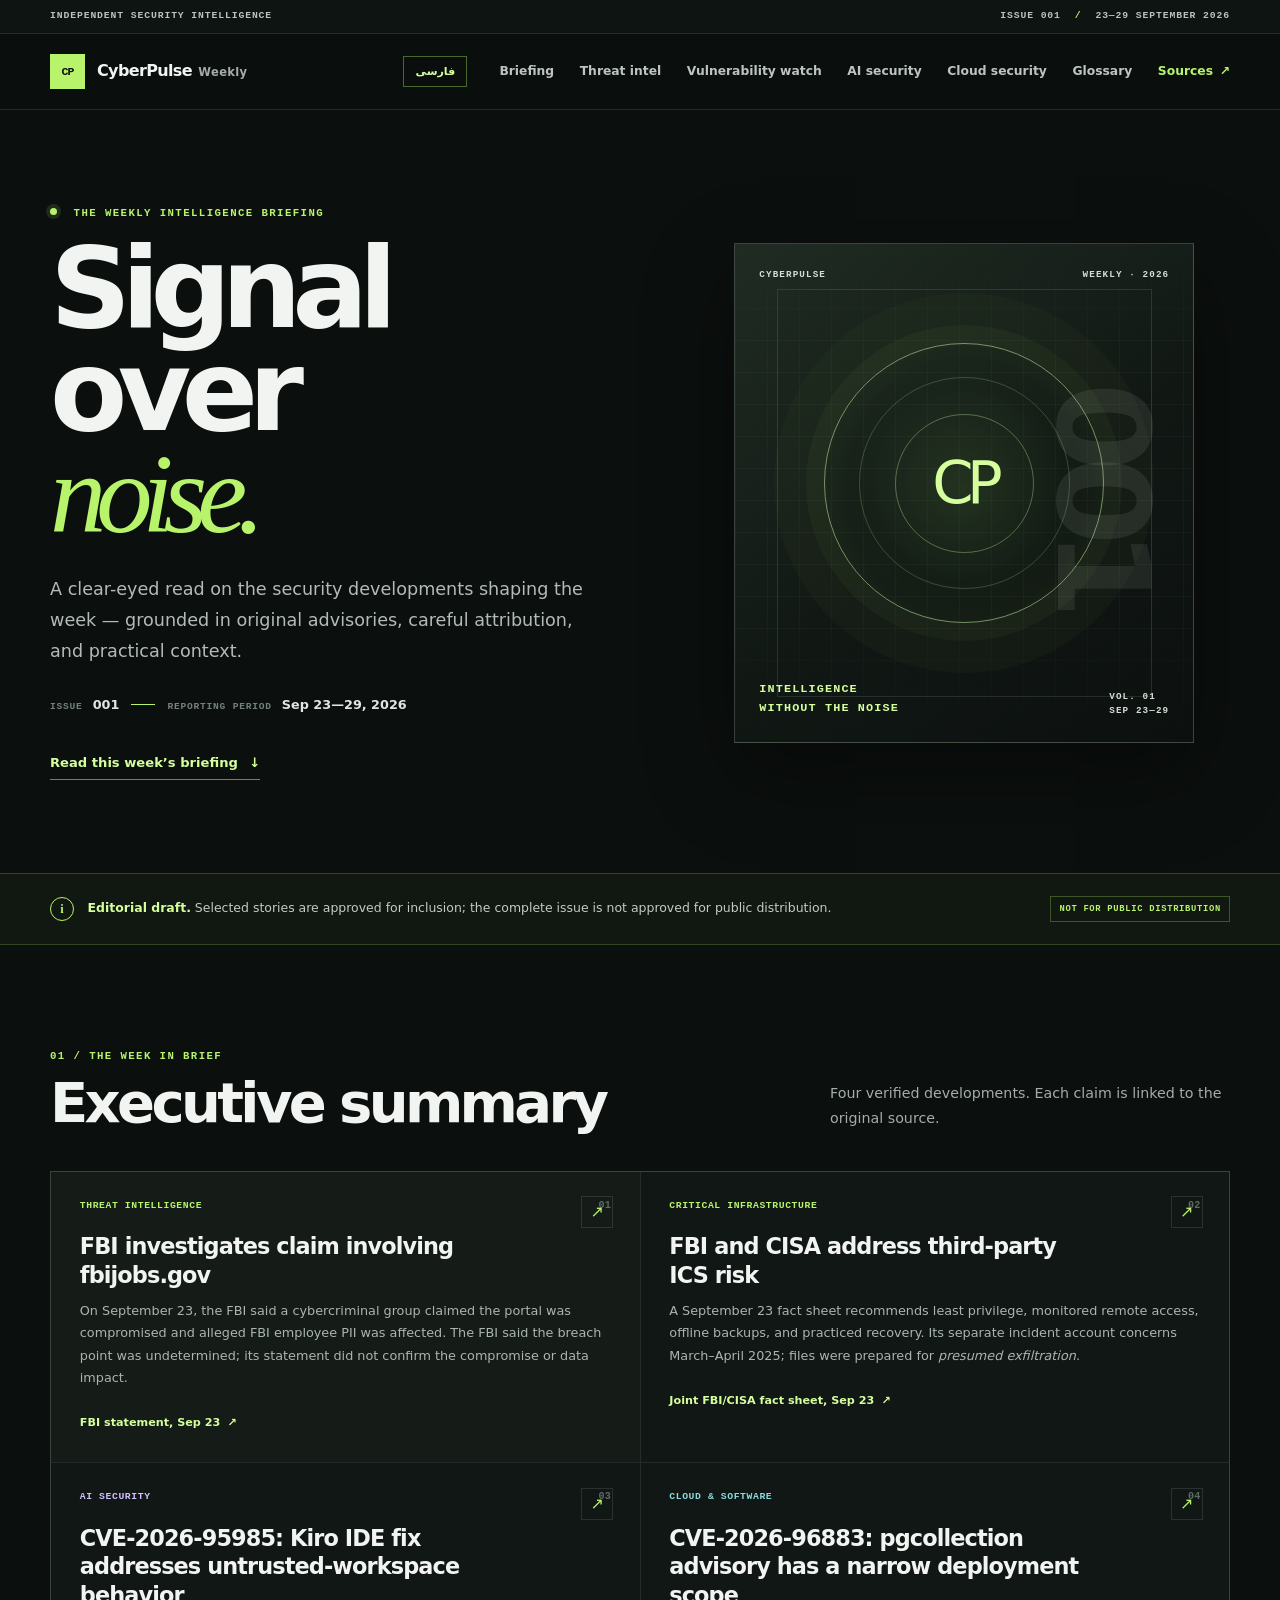
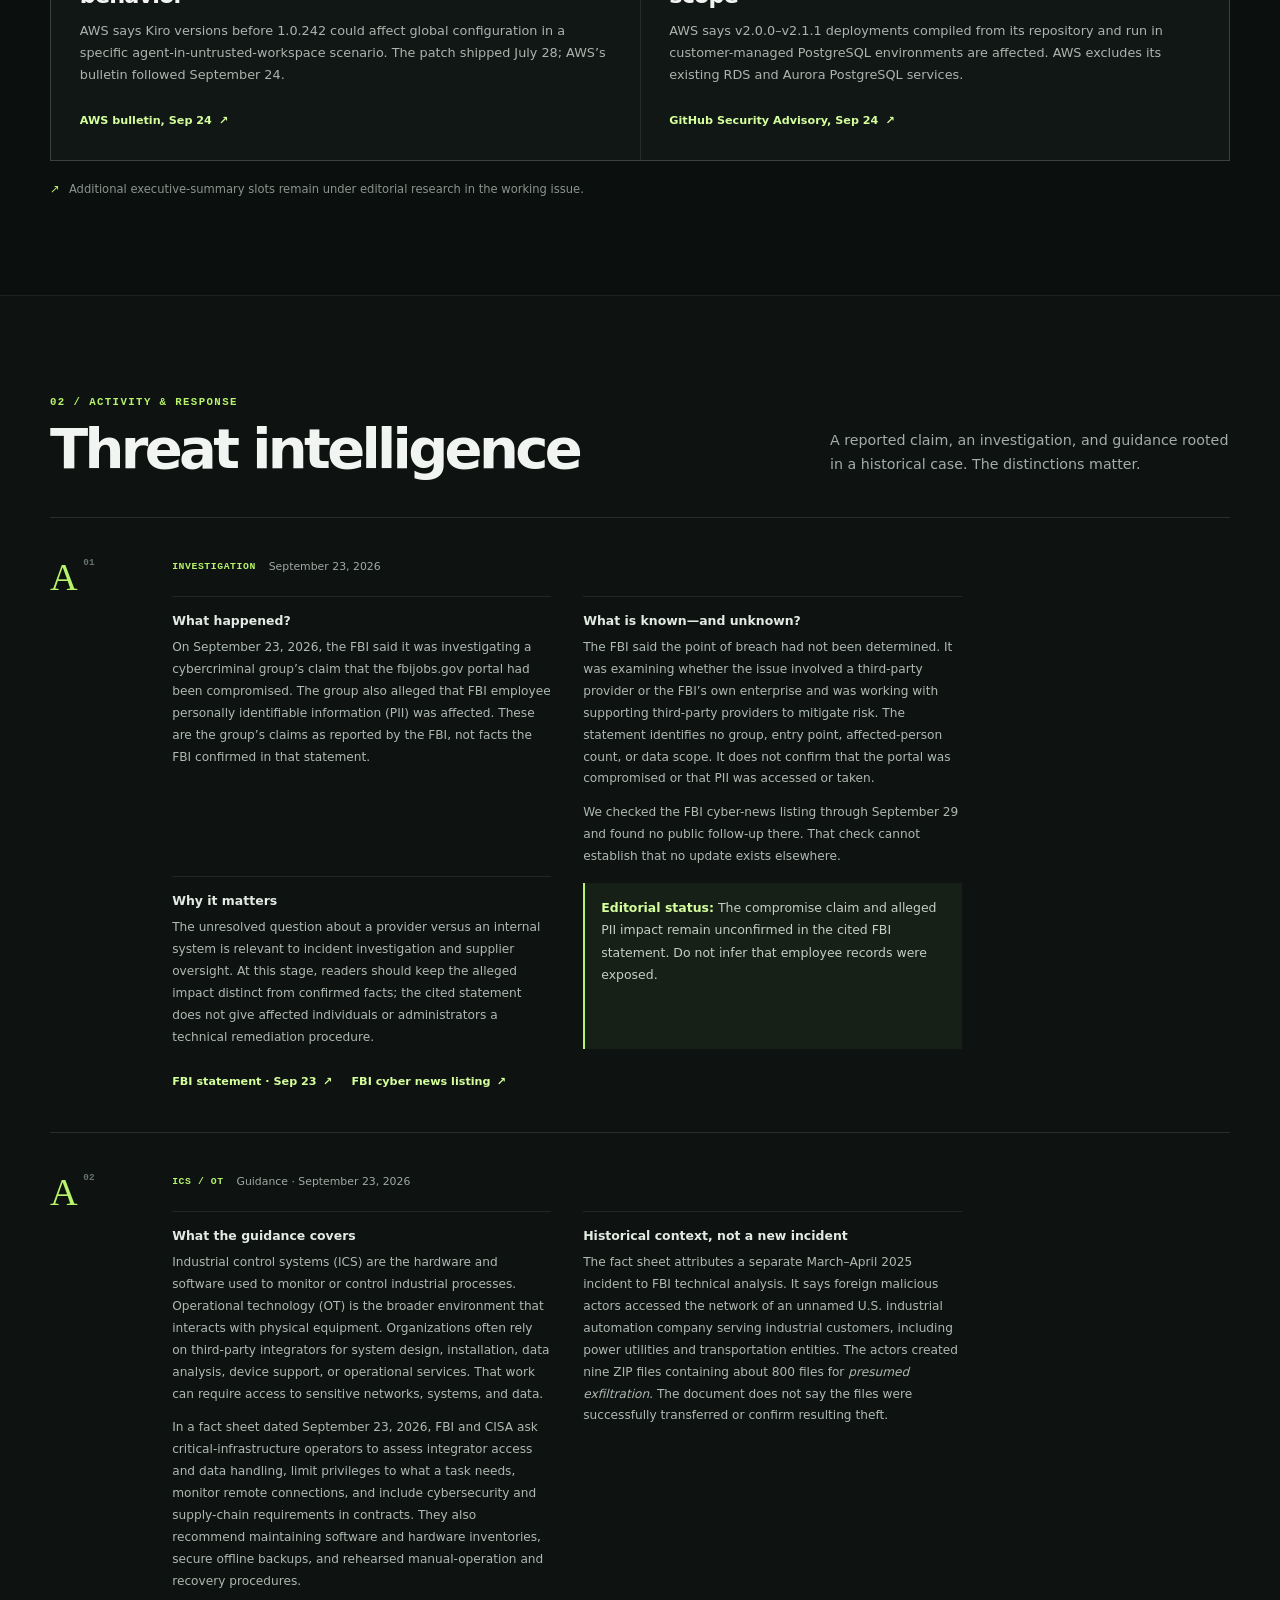
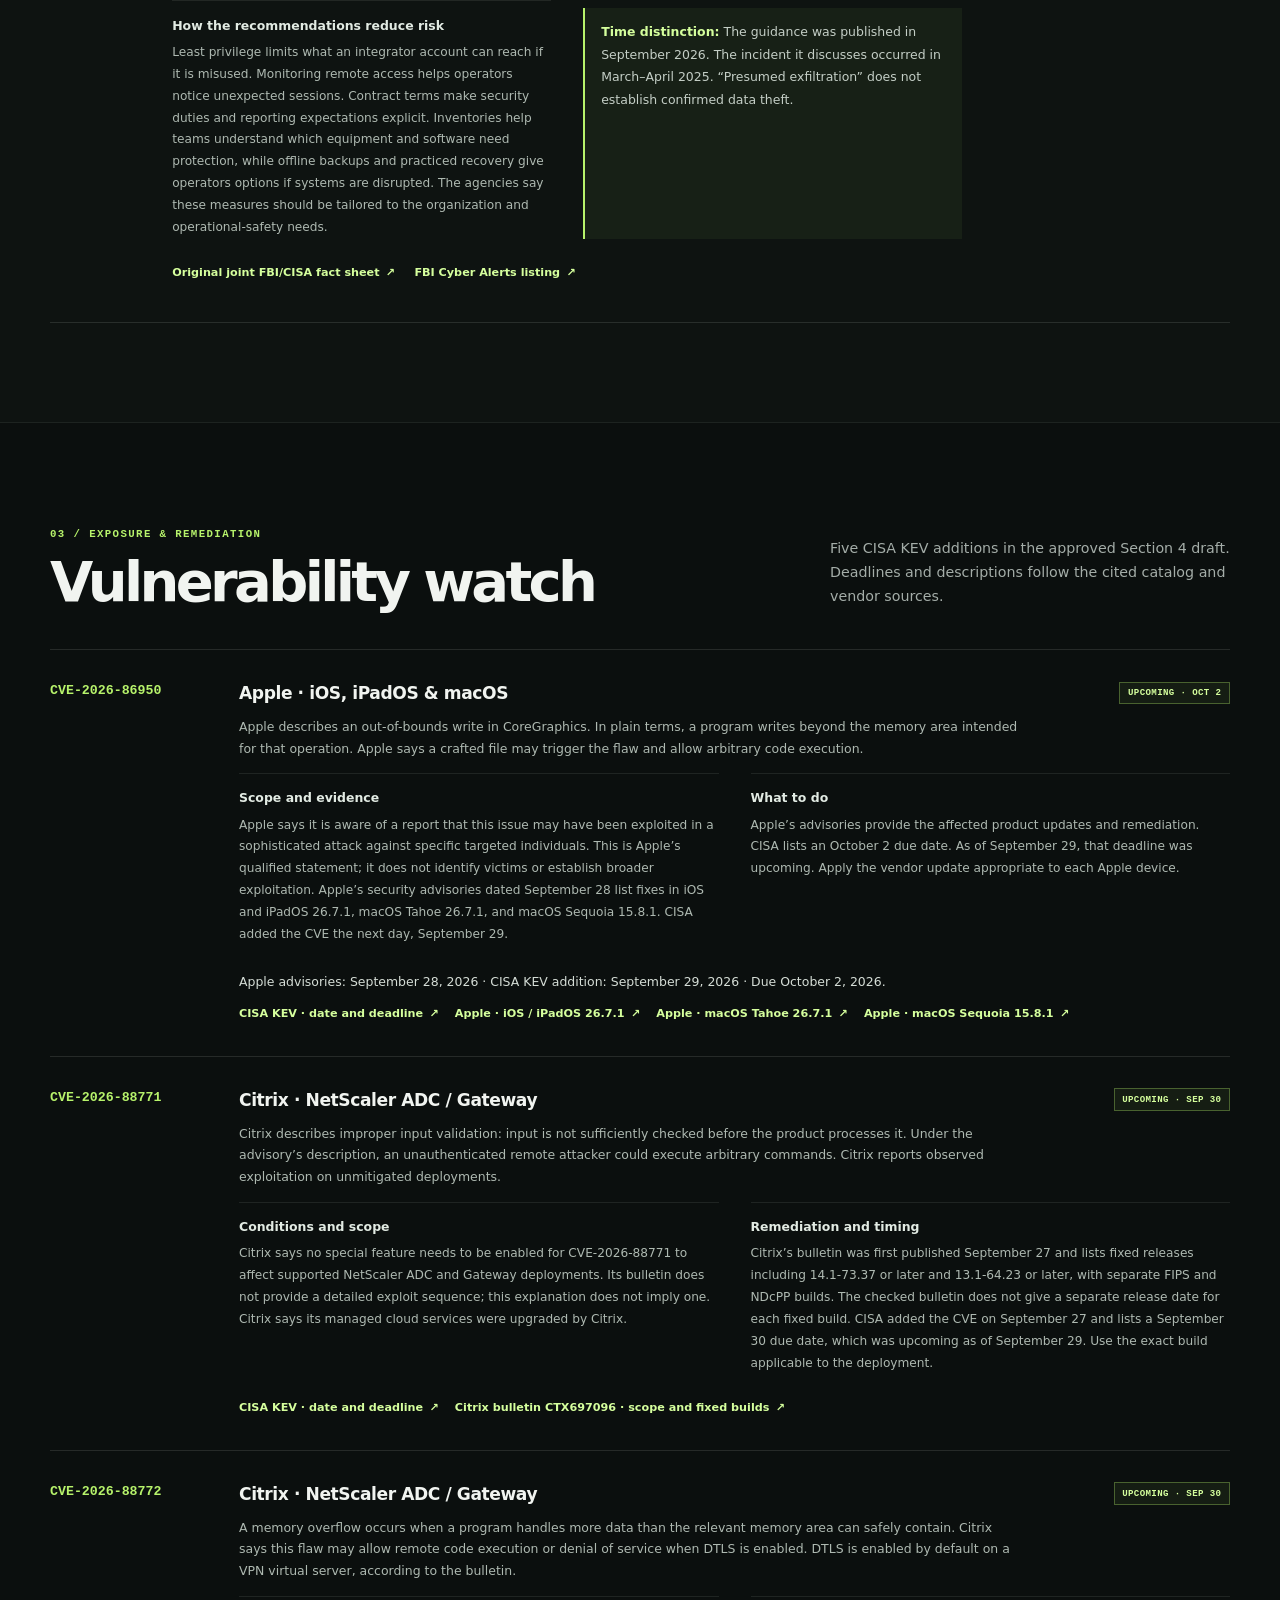
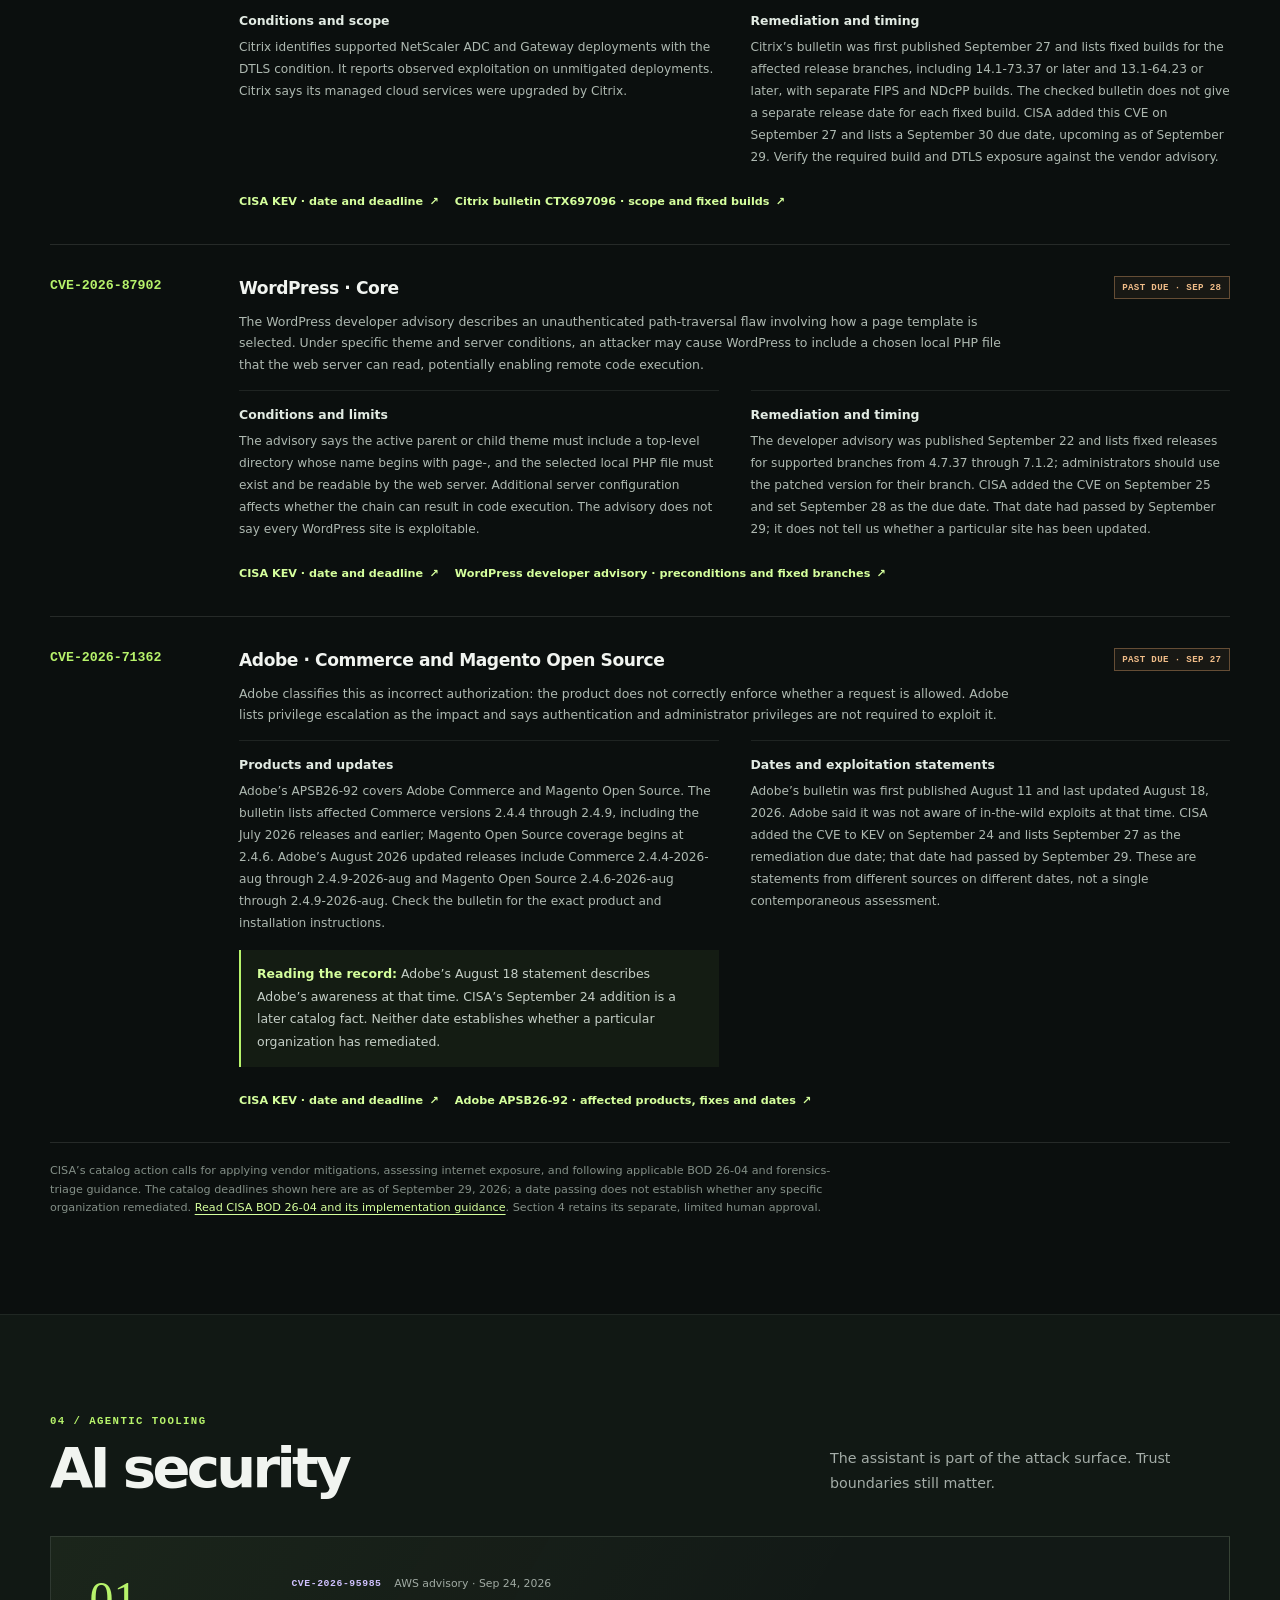
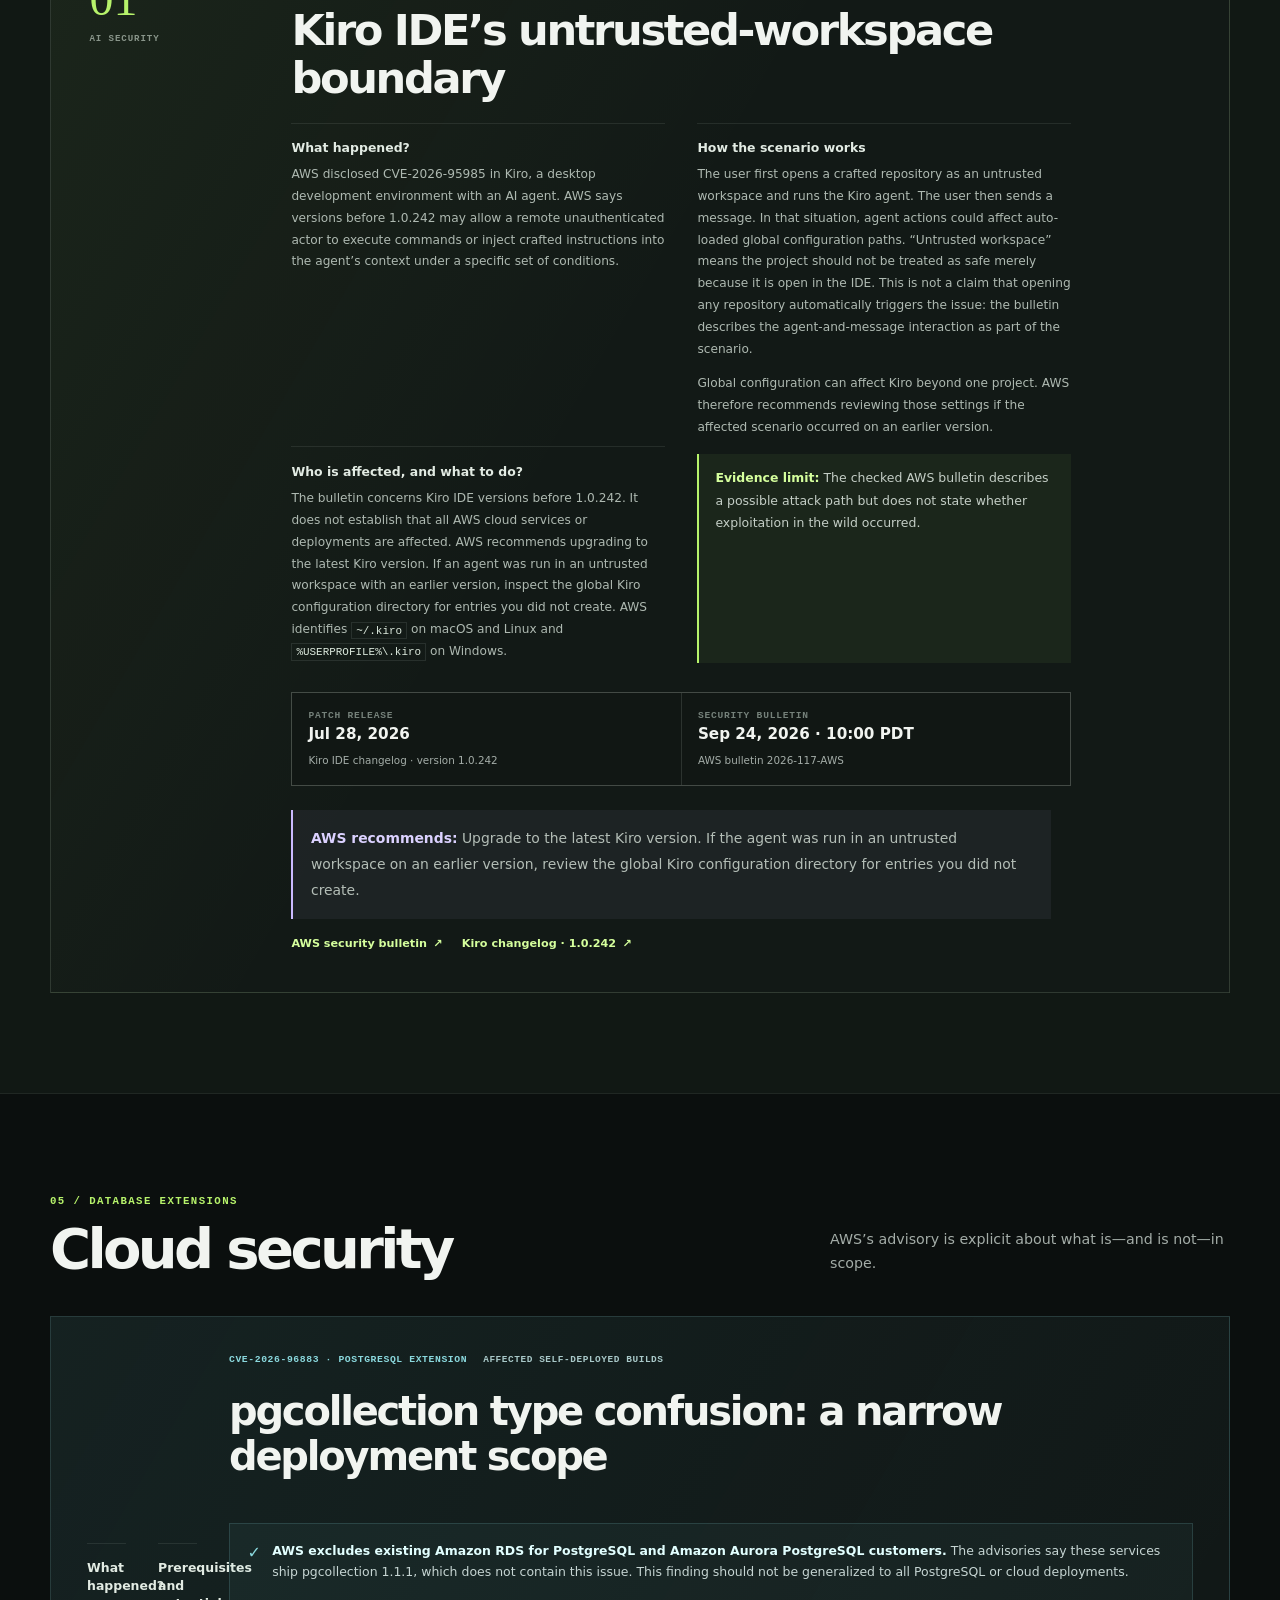
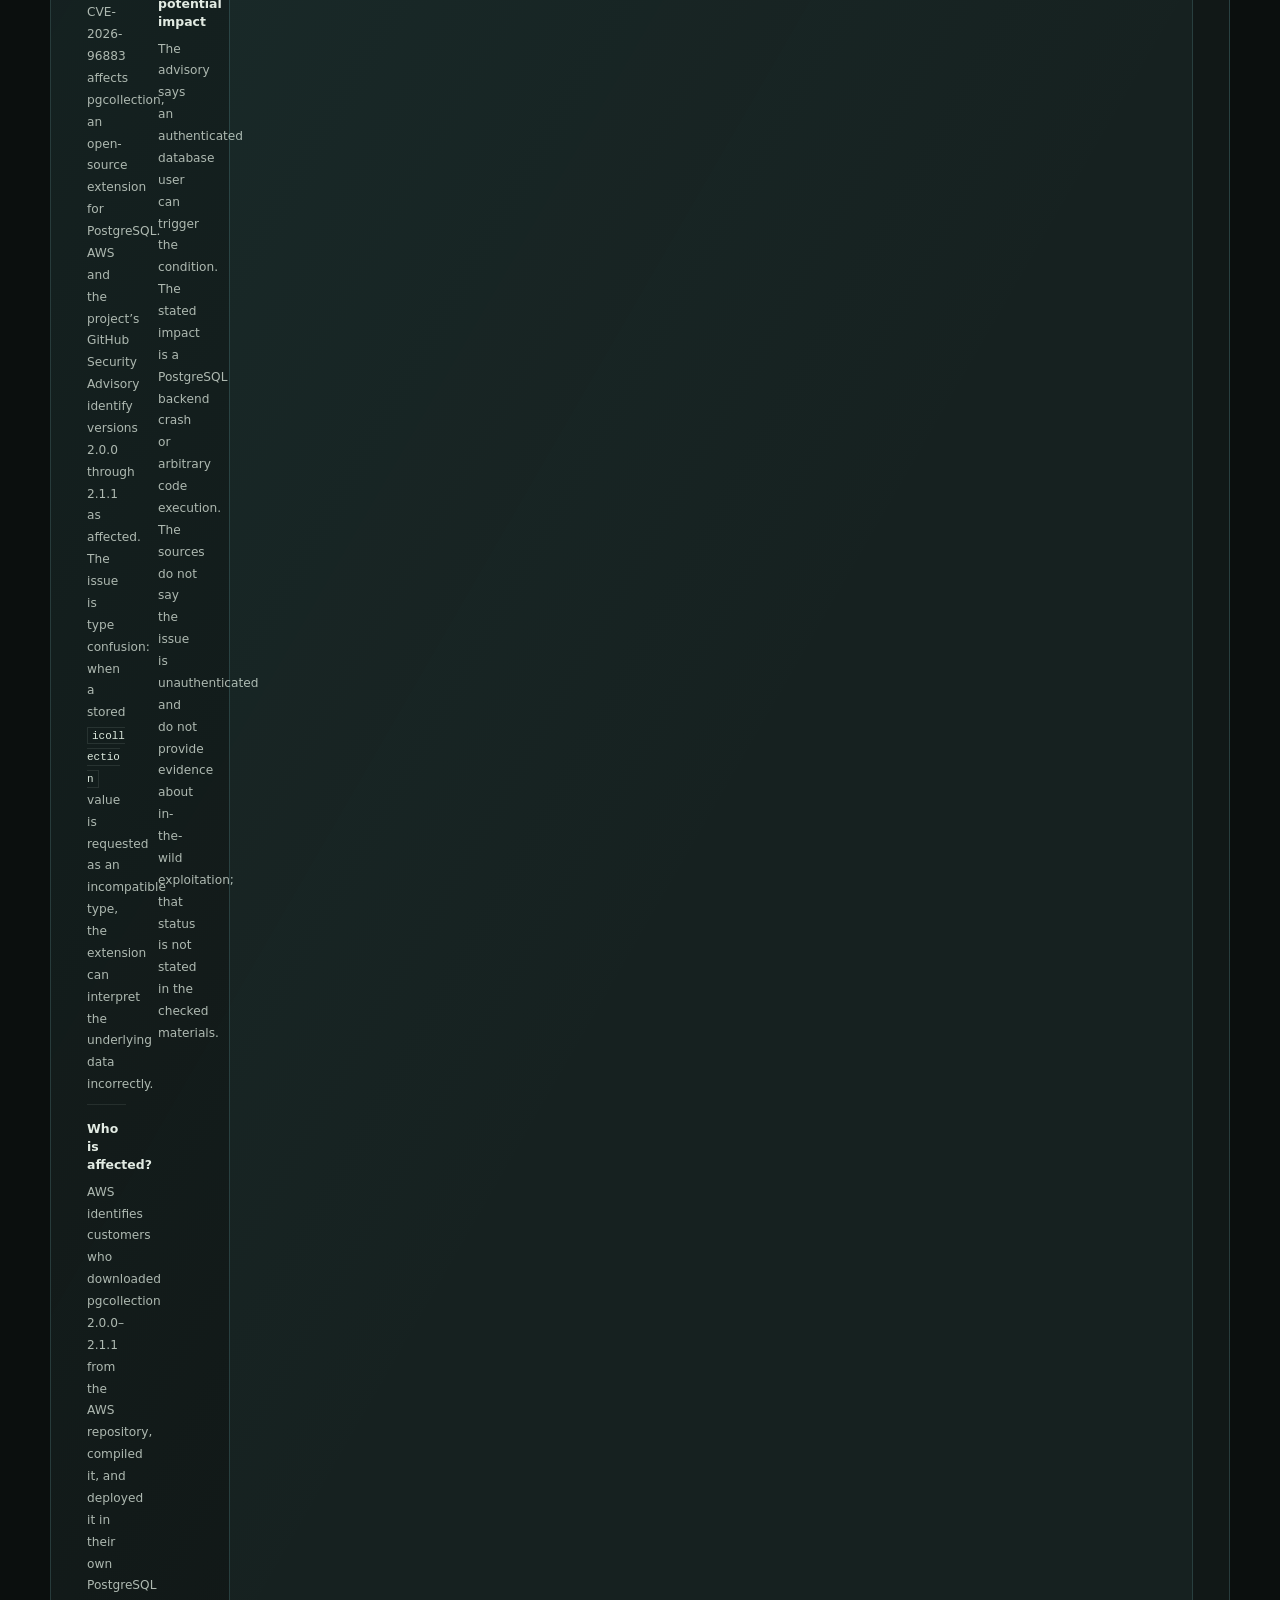
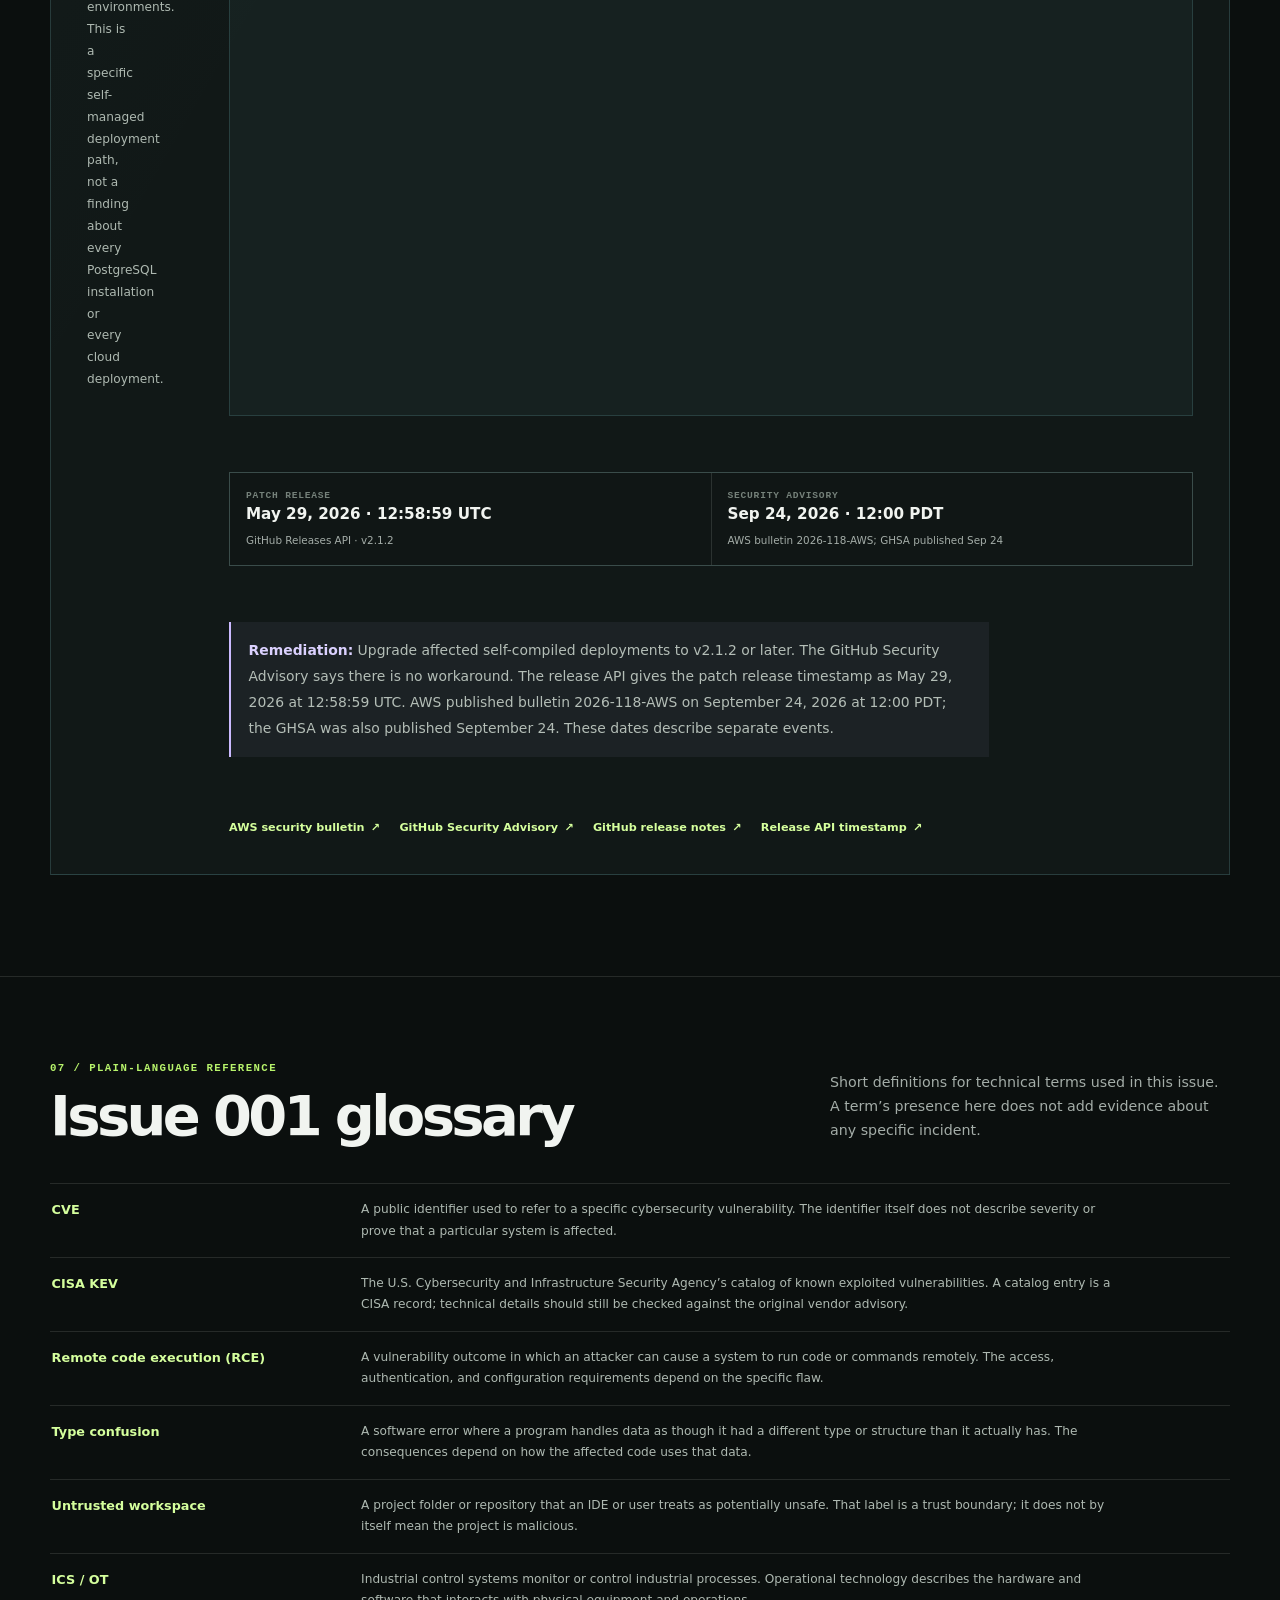
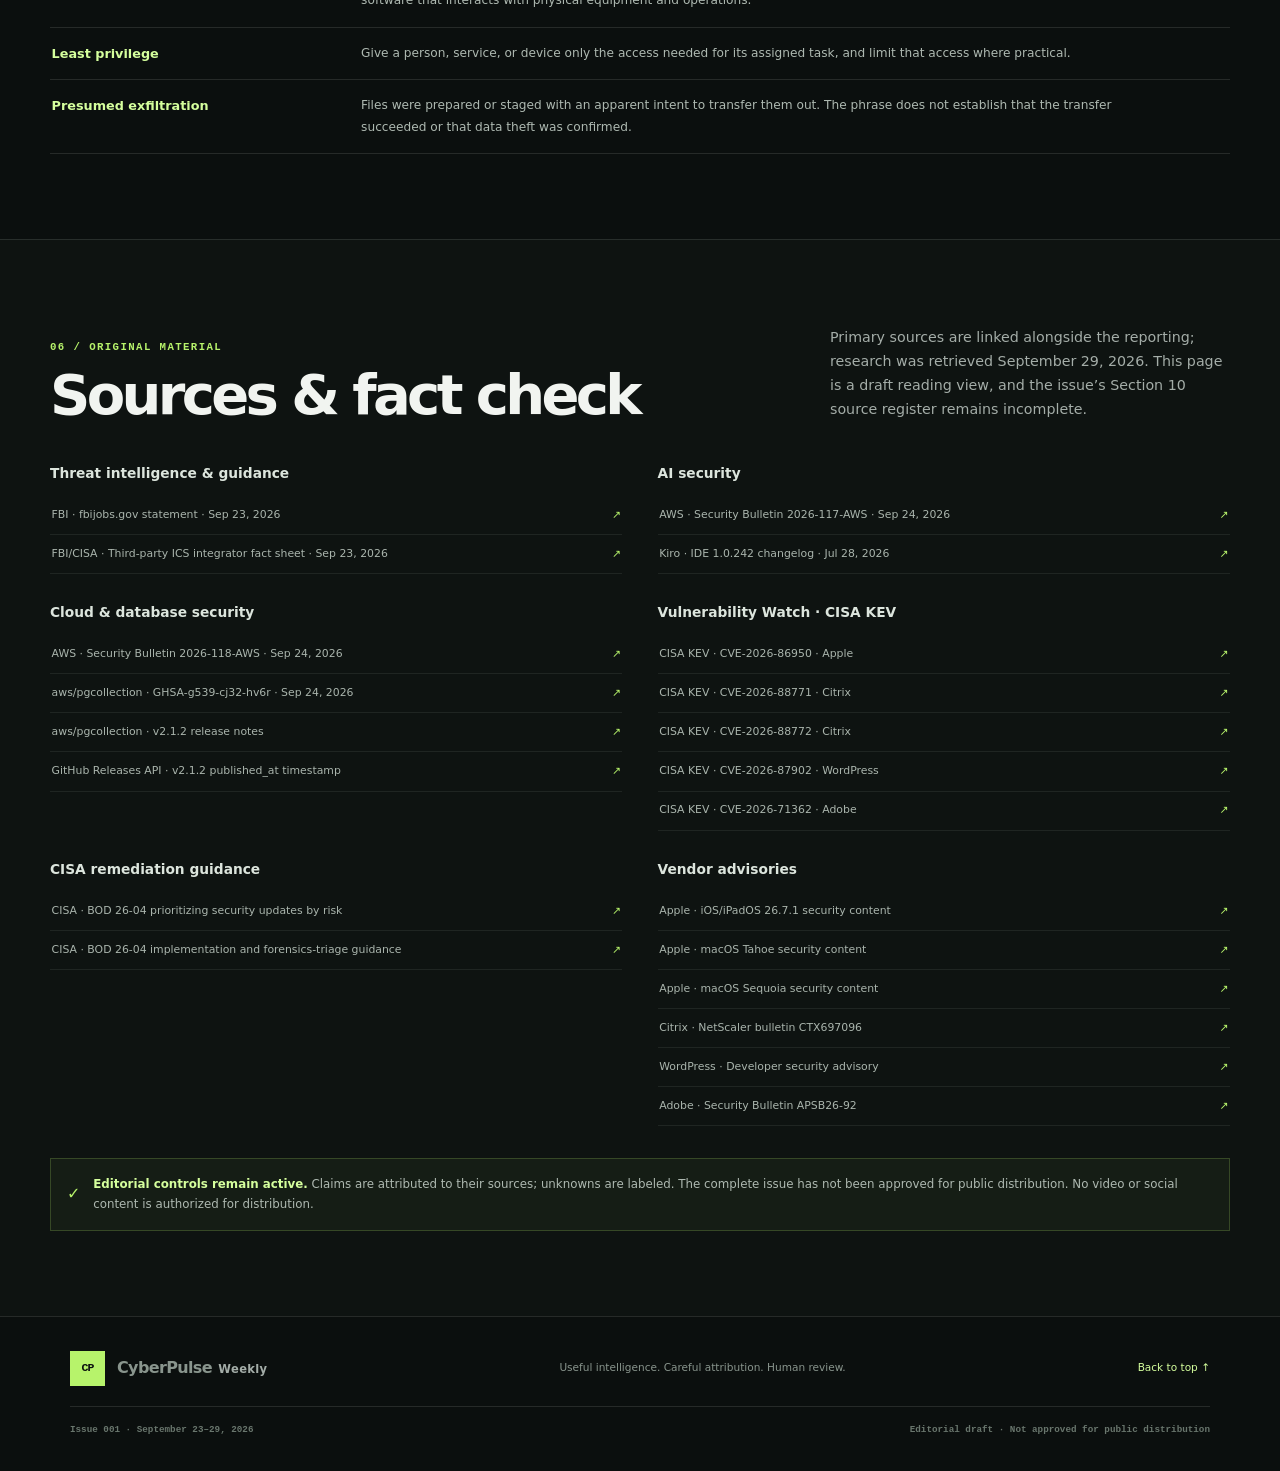
==== index.html @ 374191c4 "Publish CyberPulse website and Issue 001" ====
<!doctype html>
<html lang="en">
<head>
  <meta charset="utf-8">
  <meta name="viewport" content="width=device-width, initial-scale=1">
  <meta name="theme-color" content="#0b0f0e">
  <meta name="description" content="CyberPulse Weekly Issue 001 — sourced cybersecurity intelligence for September 23–29, 2026. Editorial draft; public distribution is not approved.">
  <title>CyberPulse Weekly — Issue 001</title>
  <link rel="stylesheet" href="assets/css/site.css">
  <script src="assets/js/translations-fa.js" defer></script>
  <script src="assets/js/site.js" defer></script>
</head>
<body id="top">
  <a class="skip-link" href="#main">Skip to content</a>
  <div class="edition-strip"><span>Independent security intelligence</span><span>Issue 001 <i aria-hidden="true">/</i> 23—29 September 2026</span></div>

  <header class="site-header">
    <a class="brand" href="#top" aria-label="CyberPulse Weekly home">
      <span class="brand-mark" aria-hidden="true">CP</span>
      <span class="brand-name">CyberPulse<span>Weekly</span></span>
    </a>
    <button class="language-toggle" type="button" lang="fa" aria-label="Switch to Persian">فارسی</button>
    <button class="nav-toggle" type="button" aria-expanded="false" aria-controls="primary-nav">
      <span class="nav-toggle-lines" aria-hidden="true"></span>
      <span class="sr-only">Open navigation</span>
    </button>
    <nav class="primary-nav" id="primary-nav" aria-label="Main navigation">
      <a href="#briefing">Briefing</a>
      <a href="#threat-intelligence">Threat intel</a>
      <a href="#vulnerability-watch">Vulnerability watch</a>
      <a href="#ai-security">AI security</a>
      <a href="#cloud-security">Cloud security</a>
      <a href="#glossary">Glossary</a>
      <a class="nav-source" href="#sources">Sources <span aria-hidden="true">↗</span></a>
    </nav>
  </header>

  <main id="main">
    <section class="hero section-shell" aria-labelledby="hero-title">
      <div class="hero-copy">
        <p class="eyebrow"><span class="pulse-dot" aria-hidden="true"></span> The weekly intelligence briefing</p>
        <h1 id="hero-title">Signal over<br><em>noise.</em></h1>
        <p class="hero-deck">A clear-eyed read on the security developments shaping the week — grounded in original advisories, careful attribution, and practical context.</p>
        <div class="hero-meta">
          <span><span class="meta-label">Issue</span> 001</span>
          <span class="meta-rule" aria-hidden="true"></span>
          <span><span class="meta-label">Reporting period</span> Sep 23—29, 2026</span>
        </div>
        <a class="text-link" href="#briefing">Read this week’s briefing <span aria-hidden="true">↓</span></a>
      </div>
      <div class="cover-art" aria-label="CyberPulse Weekly Issue 001 cover illustration">
        <div class="cover-art-grid" aria-hidden="true"></div>
        <div class="cover-art-top"><span>CYBERPULSE</span><span>WEEKLY · 2026</span></div>
        <div class="cover-ring" aria-hidden="true"><span>CP</span></div>
        <div class="cover-number">001</div>
        <div class="cover-art-bottom"><span>INTELLIGENCE<br>WITHOUT THE NOISE</span><span>VOL. 01<br>SEP 23—29</span></div>
      </div>
    </section>

    <section class="status-band" aria-label="Editorial status">
      <div class="status-inner">
        <span class="status-symbol" aria-hidden="true">i</span>
        <p><strong>Editorial draft.</strong> Selected stories are approved for inclusion; the complete issue is not approved for public distribution.</p>
        <span class="status-tag">NOT FOR PUBLIC DISTRIBUTION</span>
      </div>
    </section>

    <section class="section-shell briefing-section" id="briefing" aria-labelledby="briefing-title">
      <div class="section-heading">
        <div><p class="eyebrow">01 / The week in brief</p><h2 id="briefing-title">Executive summary</h2></div>
        <p class="section-intro">Four verified developments. Each claim is linked to the original source.</p>
      </div>
      <div class="brief-grid">
        <article class="brief-card brief-card-feature">
          <div class="card-topline"><span class="topic-label topic-threat">Threat intelligence</span><span class="card-index">01</span></div>
          <h3>FBI investigates claim involving fbijobs.gov</h3>
          <p>On September 23, the FBI said a cybercriminal group claimed the portal was compromised and alleged FBI employee PII was affected. The FBI said the breach point was undetermined; its statement did not confirm the compromise or data impact.</p>
          <a class="source-inline" href="https://www.fbi.gov/news/press-releases/fbi-statement-on-compromise-of-fbijobsgov-portal-and-alleged-impact-to-fbi-employee-pii" target="_blank" rel="noopener noreferrer">FBI statement, Sep 23 <span aria-hidden="true">↗</span></a>
          <a class="card-arrow" href="#fbijobs" aria-label="Read the fbijobs.gov story">↗</a>
        </article>
        <article class="brief-card">
          <div class="card-topline"><span class="topic-label topic-threat">Critical infrastructure</span><span class="card-index">02</span></div>
          <h3>FBI and CISA address third-party ICS risk</h3>
          <p>A September 23 fact sheet recommends least privilege, monitored remote access, offline backups, and practiced recovery. Its separate incident account concerns March–April 2025; files were prepared for <em>presumed exfiltration</em>.</p>
          <a class="source-inline" href="https://www.ic3.gov/CSA/2026/260923.pdf" target="_blank" rel="noopener noreferrer">Joint FBI/CISA fact sheet, Sep 23 <span aria-hidden="true">↗</span></a>
          <a class="card-arrow" href="#ics-integrators" aria-label="Read the third-party ICS guidance story">↗</a>
        </article>
        <article class="brief-card">
          <div class="card-topline"><span class="topic-label topic-ai">AI security</span><span class="card-index">03</span></div>
          <h3>CVE-2026-95985: Kiro IDE fix addresses untrusted-workspace behavior</h3>
          <p>AWS says Kiro versions before 1.0.242 could affect global configuration in a specific agent-in-untrusted-workspace scenario. The patch shipped July 28; AWS’s bulletin followed September 24.</p>
          <a class="source-inline" href="https://aws.amazon.com/security/security-bulletins/2026-117-aws/" target="_blank" rel="noopener noreferrer">AWS bulletin, Sep 24 <span aria-hidden="true">↗</span></a>
          <a class="card-arrow" href="#kiro" aria-label="Read the Kiro IDE security story">↗</a>
        </article>
        <article class="brief-card">
          <div class="card-topline"><span class="topic-label topic-cloud">Cloud & software</span><span class="card-index">04</span></div>
          <h3>CVE-2026-96883: pgcollection advisory has a narrow deployment scope</h3>
          <p>AWS says v2.0.0–v2.1.1 deployments compiled from its repository and run in customer-managed PostgreSQL environments are affected. AWS excludes its existing RDS and Aurora PostgreSQL services.</p>
          <a class="source-inline" href="https://github.com/aws/pgcollection/security/advisories/GHSA-g539-cj32-hv6r" target="_blank" rel="noopener noreferrer">GitHub Security Advisory, Sep 24 <span aria-hidden="true">↗</span></a>
          <a class="card-arrow" href="#pgcollection" aria-label="Read the pgcollection security story">↗</a>
        </article>
      </div>
      <p class="pending-note"><span aria-hidden="true">↗</span> Additional executive-summary slots remain under editorial research in the working issue.</p>
    </section>

    <section class="topic-section topic-section-dark" id="threat-intelligence" aria-labelledby="threat-title">
      <div class="section-shell">
        <div class="section-heading">
          <div><p class="eyebrow">02 / Activity & response</p><h2 id="threat-title">Threat intelligence</h2></div>
          <p class="section-intro">A reported claim, an investigation, and guidance rooted in a historical case. The distinctions matter.</p>
        </div>
        <div class="story-list">
          <article class="story-row" id="fbijobs">
            <div class="story-number">A<span>01</span></div>
            <div class="story-content">
              <div class="story-meta"><span class="topic-label topic-threat">Investigation</span><time datetime="2026-09-23">September 23, 2026</time></div>
              <div class="article-detail">
                <section><h4>What happened?</h4><p>On September 23, 2026, the FBI said it was investigating a cybercriminal group’s claim that the fbijobs.gov portal had been compromised. The group also alleged that FBI employee personally identifiable information (PII) was affected. These are the group’s claims as reported by the FBI, not facts the FBI confirmed in that statement.</p></section>
                <section><h4>What is known—and unknown?</h4><p>The FBI said the point of breach had not been determined. It was examining whether the issue involved a third-party provider or the FBI’s own enterprise and was working with supporting third-party providers to mitigate risk. The statement identifies no group, entry point, affected-person count, or data scope. It does not confirm that the portal was compromised or that PII was accessed or taken.</p><p>We checked the FBI cyber-news listing through September 29 and found no public follow-up there. That check cannot establish that no update exists elsewhere.</p></section>
                <section><h4>Why it matters</h4><p>The unresolved question about a provider versus an internal system is relevant to incident investigation and supplier oversight. At this stage, readers should keep the alleged impact distinct from confirmed facts; the cited statement does not give affected individuals or administrators a technical remediation procedure.</p></section>
                <p class="story-caveat"><strong>Editorial status:</strong> The compromise claim and alleged PII impact remain unconfirmed in the cited FBI statement. Do not infer that employee records were exposed.</p>
              </div>
              <div class="story-links"><a href="https://www.fbi.gov/news/press-releases/fbi-statement-on-compromise-of-fbijobsgov-portal-and-alleged-impact-to-fbi-employee-pii" target="_blank" rel="noopener noreferrer">FBI statement · Sep 23 <span aria-hidden="true">↗</span></a><a href="https://www.fbi.gov/investigate/cyber/news" target="_blank" rel="noopener noreferrer">FBI cyber news listing <span aria-hidden="true">↗</span></a></div>
            </div>
          </article>
          <article class="story-row" id="ics-integrators">
            <div class="story-number">A<span>02</span></div>
            <div class="story-content">
              <div class="story-meta"><span class="topic-label topic-threat">ICS / OT</span><time datetime="2026-09-23">Guidance · September 23, 2026</time></div>
              <div class="article-detail">
                <section><h4>What the guidance covers</h4><p>Industrial control systems (ICS) are the hardware and software used to monitor or control industrial processes. Operational technology (OT) is the broader environment that interacts with physical equipment. Organizations often rely on third-party integrators for system design, installation, data analysis, device support, or operational services. That work can require access to sensitive networks, systems, and data.</p><p>In a fact sheet dated September 23, 2026, FBI and CISA ask critical-infrastructure operators to assess integrator access and data handling, limit privileges to what a task needs, monitor remote connections, and include cybersecurity and supply-chain requirements in contracts. They also recommend maintaining software and hardware inventories, secure offline backups, and rehearsed manual-operation and recovery procedures.</p></section>
                <section><h4>Historical context, not a new incident</h4><p>The fact sheet attributes a separate March–April 2025 incident to FBI technical analysis. It says foreign malicious actors accessed the network of an unnamed U.S. industrial automation company serving industrial customers, including power utilities and transportation entities. The actors created nine ZIP files containing about 800 files for <em>presumed exfiltration</em>. The document does not say the files were successfully transferred or confirm resulting theft.</p></section>
                <section><h4>How the recommendations reduce risk</h4><p>Least privilege limits what an integrator account can reach if it is misused. Monitoring remote access helps operators notice unexpected sessions. Contract terms make security duties and reporting expectations explicit. Inventories help teams understand which equipment and software need protection, while offline backups and practiced recovery give operators options if systems are disrupted. The agencies say these measures should be tailored to the organization and operational-safety needs.</p></section>
                <p class="story-caveat"><strong>Time distinction:</strong> The guidance was published in September 2026. The incident it discusses occurred in March–April 2025. “Presumed exfiltration” does not establish confirmed data theft.</p>
              </div>
              <div class="story-links"><a href="https://www.ic3.gov/CSA/2026/260923.pdf" target="_blank" rel="noopener noreferrer">Original joint FBI/CISA fact sheet <span aria-hidden="true">↗</span></a><a href="https://www.fbi.gov/investigate/cyber/alerts" target="_blank" rel="noopener noreferrer">FBI Cyber Alerts listing <span aria-hidden="true">↗</span></a></div>
            </div>
          </article>
        </div>
      </div>
    </section>

    <section class="section-shell vulnerability-section" id="vulnerability-watch" aria-labelledby="vuln-title">
      <div class="section-heading">
        <div><p class="eyebrow">03 / Exposure & remediation</p><h2 id="vuln-title">Vulnerability watch</h2></div>
        <p class="section-intro">Five CISA KEV additions in the approved Section 4 draft. Deadlines and descriptions follow the cited catalog and vendor sources.</p>
      </div>
      <div class="vuln-list">
        <article class="vuln-card" id="cve-2026-86950">
          <div class="vuln-id">CVE-2026-86950</div><div class="vuln-body"><div class="vuln-head"><h3>Apple · iOS, iPadOS & macOS</h3><span class="deadline deadline-upcoming">Upcoming · Oct 2</span></div><p>Apple describes an out-of-bounds write in CoreGraphics. In plain terms, a program writes beyond the memory area intended for that operation. Apple says a crafted file may trigger the flaw and allow arbitrary code execution.</p><div class="article-detail vuln-detail"><section><h4>Scope and evidence</h4><p>Apple says it is aware of a report that this issue may have been exploited in a sophisticated attack against specific targeted individuals. This is Apple’s qualified statement; it does not identify victims or establish broader exploitation. Apple’s security advisories dated September 28 list fixes in iOS and iPadOS 26.7.1, macOS Tahoe 26.7.1, and macOS Sequoia 15.8.1. CISA added the CVE the next day, September 29.</p></section><section><h4>What to do</h4><p>Apple’s advisories provide the affected product updates and remediation. CISA lists an October 2 due date. As of September 29, that deadline was upcoming. Apply the vendor update appropriate to each Apple device.</p></section></div><p class="vuln-fix">Apple advisories: September 28, 2026 · CISA KEV addition: September 29, 2026 · Due October 2, 2026.</p><div class="story-links"><a href="https://www.cisa.gov/known-exploited-vulnerabilities-catalog?field_date_added_wrapper=all&amp;items_per_page=20&amp;search_api_fulltext=CVE-2026-86950&amp;sort_by=field_date_added" target="_blank" rel="noopener noreferrer">CISA KEV · date and deadline <span aria-hidden="true">↗</span></a><a href="https://support.apple.com/en-us/149226" target="_blank" rel="noopener noreferrer">Apple · iOS / iPadOS 26.7.1 <span aria-hidden="true">↗</span></a><a href="https://support.apple.com/en-us/149228" target="_blank" rel="noopener noreferrer">Apple · macOS Tahoe 26.7.1 <span aria-hidden="true">↗</span></a><a href="https://support.apple.com/en-us/149229" target="_blank" rel="noopener noreferrer">Apple · macOS Sequoia 15.8.1 <span aria-hidden="true">↗</span></a></div></div>
        </article>
        <article class="vuln-card" id="cve-2026-88771">
          <div class="vuln-id">CVE-2026-88771</div><div class="vuln-body"><div class="vuln-head"><h3>Citrix · NetScaler ADC / Gateway</h3><span class="deadline deadline-upcoming">Upcoming · Sep 30</span></div><p>Citrix describes improper input validation: input is not sufficiently checked before the product processes it. Under the advisory’s description, an unauthenticated remote attacker could execute arbitrary commands. Citrix reports observed exploitation on unmitigated deployments.</p><div class="article-detail vuln-detail"><section><h4>Conditions and scope</h4><p>Citrix says no special feature needs to be enabled for CVE-2026-88771 to affect supported NetScaler ADC and Gateway deployments. Its bulletin does not provide a detailed exploit sequence; this explanation does not imply one. Citrix says its managed cloud services were upgraded by Citrix.</p></section><section><h4>Remediation and timing</h4><p>Citrix’s bulletin was first published September 27 and lists fixed releases including 14.1-73.37 or later and 13.1-64.23 or later, with separate FIPS and NDcPP builds. The checked bulletin does not give a separate release date for each fixed build. CISA added the CVE on September 27 and lists a September 30 due date, which was upcoming as of September 29. Use the exact build applicable to the deployment.</p></section></div><div class="story-links"><a href="https://www.cisa.gov/known-exploited-vulnerabilities-catalog?field_date_added_wrapper=all&amp;items_per_page=20&amp;search_api_fulltext=CVE-2026-88771&amp;sort_by=field_date_added" target="_blank" rel="noopener noreferrer">CISA KEV · date and deadline <span aria-hidden="true">↗</span></a><a href="https://support.citrix.com/external/article/CTX697096" target="_blank" rel="noopener noreferrer">Citrix bulletin CTX697096 · scope and fixed builds <span aria-hidden="true">↗</span></a></div></div>
        </article>
        <article class="vuln-card" id="cve-2026-88772">
          <div class="vuln-id">CVE-2026-88772</div><div class="vuln-body"><div class="vuln-head"><h3>Citrix · NetScaler ADC / Gateway</h3><span class="deadline deadline-upcoming">Upcoming · Sep 30</span></div><p>A memory overflow occurs when a program handles more data than the relevant memory area can safely contain. Citrix says this flaw may allow remote code execution or denial of service when DTLS is enabled. DTLS is enabled by default on a VPN virtual server, according to the bulletin.</p><div class="article-detail vuln-detail"><section><h4>Conditions and scope</h4><p>Citrix identifies supported NetScaler ADC and Gateway deployments with the DTLS condition. It reports observed exploitation on unmitigated deployments. Citrix says its managed cloud services were upgraded by Citrix.</p></section><section><h4>Remediation and timing</h4><p>Citrix’s bulletin was first published September 27 and lists fixed builds for the affected release branches, including 14.1-73.37 or later and 13.1-64.23 or later, with separate FIPS and NDcPP builds. The checked bulletin does not give a separate release date for each fixed build. CISA added this CVE on September 27 and lists a September 30 due date, upcoming as of September 29. Verify the required build and DTLS exposure against the vendor advisory.</p></section></div><div class="story-links"><a href="https://www.cisa.gov/known-exploited-vulnerabilities-catalog?field_date_added_wrapper=all&amp;items_per_page=20&amp;search_api_fulltext=CVE-2026-88772&amp;sort_by=field_date_added" target="_blank" rel="noopener noreferrer">CISA KEV · date and deadline <span aria-hidden="true">↗</span></a><a href="https://support.citrix.com/external/article/CTX697096" target="_blank" rel="noopener noreferrer">Citrix bulletin CTX697096 · scope and fixed builds <span aria-hidden="true">↗</span></a></div></div>
        </article>
        <article class="vuln-card" id="cve-2026-87902">
          <div class="vuln-id">CVE-2026-87902</div><div class="vuln-body"><div class="vuln-head"><h3>WordPress · Core</h3><span class="deadline deadline-past">Past due · Sep 28</span></div><p>The WordPress developer advisory describes an unauthenticated path-traversal flaw involving how a page template is selected. Under specific theme and server conditions, an attacker may cause WordPress to include a chosen local PHP file that the web server can read, potentially enabling remote code execution.</p><div class="article-detail vuln-detail"><section><h4>Conditions and limits</h4><p>The advisory says the active parent or child theme must include a top-level directory whose name begins with page-, and the selected local PHP file must exist and be readable by the web server. Additional server configuration affects whether the chain can result in code execution. The advisory does not say every WordPress site is exploitable.</p></section><section><h4>Remediation and timing</h4><p>The developer advisory was published September 22 and lists fixed releases for supported branches from 4.7.37 through 7.1.2; administrators should use the patched version for their branch. CISA added the CVE on September 25 and set September 28 as the due date. That date had passed by September 29; it does not tell us whether a particular site has been updated.</p></section></div><div class="story-links"><a href="https://www.cisa.gov/known-exploited-vulnerabilities-catalog?field_date_added_wrapper=all&amp;items_per_page=20&amp;search_api_fulltext=CVE-2026-87902&amp;sort_by=field_date_added" target="_blank" rel="noopener noreferrer">CISA KEV · date and deadline <span aria-hidden="true">↗</span></a><a href="https://github.com/WordPress/wordpress-develop/security/advisories/GHSA-7hp8-65ch-5whp" target="_blank" rel="noopener noreferrer">WordPress developer advisory · preconditions and fixed branches <span aria-hidden="true">↗</span></a></div></div>
        </article>
        <article class="vuln-card" id="cve-2026-71362">
          <div class="vuln-id">CVE-2026-71362</div><div class="vuln-body"><div class="vuln-head"><h3>Adobe · Commerce and Magento Open Source</h3><span class="deadline deadline-past">Past due · Sep 27</span></div><p>Adobe classifies this as incorrect authorization: the product does not correctly enforce whether a request is allowed. Adobe lists privilege escalation as the impact and says authentication and administrator privileges are not required to exploit it.</p><div class="article-detail vuln-detail"><section><h4>Products and updates</h4><p>Adobe’s APSB26-92 covers Adobe Commerce and Magento Open Source. The bulletin lists affected Commerce versions 2.4.4 through 2.4.9, including the July 2026 releases and earlier; Magento Open Source coverage begins at 2.4.6. Adobe’s August 2026 updated releases include Commerce 2.4.4-2026-aug through 2.4.9-2026-aug and Magento Open Source 2.4.6-2026-aug through 2.4.9-2026-aug. Check the bulletin for the exact product and installation instructions.</p></section><section><h4>Dates and exploitation statements</h4><p>Adobe’s bulletin was first published August 11 and last updated August 18, 2026. Adobe said it was not aware of in-the-wild exploits at that time. CISA added the CVE to KEV on September 24 and lists September 27 as the remediation due date; that date had passed by September 29. These are statements from different sources on different dates, not a single contemporaneous assessment.</p></section><p class="story-caveat"><strong>Reading the record:</strong> Adobe’s August 18 statement describes Adobe’s awareness at that time. CISA’s September 24 addition is a later catalog fact. Neither date establishes whether a particular organization has remediated.</p></div><div class="story-links"><a href="https://www.cisa.gov/known-exploited-vulnerabilities-catalog?field_date_added_wrapper=all&amp;items_per_page=20&amp;search_api_fulltext=CVE-2026-71362&amp;sort_by=field_date_added" target="_blank" rel="noopener noreferrer">CISA KEV · date and deadline <span aria-hidden="true">↗</span></a><a href="https://helpx.adobe.com/security/products/magento/apsb26-92.html" target="_blank" rel="noopener noreferrer">Adobe APSB26-92 · affected products, fixes and dates <span aria-hidden="true">↗</span></a></div></div>
        </article>
      </div>
      <p class="section-footnote">CISA’s catalog action calls for applying vendor mitigations, assessing internet exposure, and following applicable BOD 26-04 and forensics-triage guidance. The catalog deadlines shown here are as of September 29, 2026; a date passing does not establish whether any specific organization remediated. <a href="https://www.cisa.gov/news-events/directives/bod-26-04-prioritizing-security-updates-based-risk" target="_blank" rel="noopener noreferrer">Read CISA BOD 26-04 and its implementation guidance</a>. Section 4 retains its separate, limited human approval.</p>
    </section>

    <section class="topic-section topic-section-green" id="ai-security" aria-labelledby="ai-title">
      <div class="section-shell">
        <div class="section-heading">
          <div><p class="eyebrow">04 / Agentic tooling</p><h2 id="ai-title">AI security</h2></div>
          <p class="section-intro">The assistant is part of the attack surface. Trust boundaries still matter.</p>
        </div>
        <article class="feature-story" id="kiro">
          <div class="feature-number">01<span>AI SECURITY</span></div>
          <div class="feature-copy">
            <div class="story-meta"><span class="topic-label topic-ai">CVE-2026-95985</span><span>AWS advisory · Sep 24, 2026</span></div>
            <h3>Kiro IDE’s untrusted-workspace boundary</h3>
            <div class="article-detail">
              <section><h4>What happened?</h4><p>AWS disclosed CVE-2026-95985 in Kiro, a desktop development environment with an AI agent. AWS says versions before 1.0.242 may allow a remote unauthenticated actor to execute commands or inject crafted instructions into the agent’s context under a specific set of conditions.</p></section>
              <section><h4>How the scenario works</h4><p>The user first opens a crafted repository as an untrusted workspace and runs the Kiro agent. The user then sends a message. In that situation, agent actions could affect auto-loaded global configuration paths. “Untrusted workspace” means the project should not be treated as safe merely because it is open in the IDE. This is not a claim that opening any repository automatically triggers the issue: the bulletin describes the agent-and-message interaction as part of the scenario.</p><p>Global configuration can affect Kiro beyond one project. AWS therefore recommends reviewing those settings if the affected scenario occurred on an earlier version.</p></section>
              <section><h4>Who is affected, and what to do?</h4><p>The bulletin concerns Kiro IDE versions before 1.0.242. It does not establish that all AWS cloud services or deployments are affected. AWS recommends upgrading to the latest Kiro version. If an agent was run in an untrusted workspace with an earlier version, inspect the global Kiro configuration directory for entries you did not create. AWS identifies <code>~/.kiro</code> on macOS and Linux and <code>%USERPROFILE%\.kiro</code> on Windows.</p></section>
              <p class="story-caveat"><strong>Evidence limit:</strong> The checked AWS bulletin describes a possible attack path but does not state whether exploitation in the wild occurred.</p>
            </div>
            <div class="date-pair"><div><span class="meta-label">Patch release</span><strong>Jul 28, 2026</strong><small>Kiro IDE changelog · version 1.0.242</small></div><div><span class="meta-label">Security bulletin</span><strong>Sep 24, 2026 · 10:00 PDT</strong><small>AWS bulletin 2026-117-AWS</small></div></div>
            <p class="recommendation"><strong>AWS recommends:</strong> Upgrade to the latest Kiro version. If the agent was run in an untrusted workspace on an earlier version, review the global Kiro configuration directory for entries you did not create.</p>
            <div class="story-links"><a href="https://aws.amazon.com/security/security-bulletins/2026-117-aws/" target="_blank" rel="noopener noreferrer">AWS security bulletin <span aria-hidden="true">↗</span></a><a href="https://kiro.dev/changelog/ide/1-0-242/" target="_blank" rel="noopener noreferrer">Kiro changelog · 1.0.242 <span aria-hidden="true">↗</span></a></div>
          </div>
        </article>
      </div>
    </section>

    <section class="section-shell cloud-section" id="cloud-security" aria-labelledby="cloud-title">
      <div class="section-heading">
        <div><p class="eyebrow">05 / Database extensions</p><h2 id="cloud-title">Cloud security</h2></div>
        <p class="section-intro">AWS’s advisory is explicit about what is—and is not—in scope.</p>
      </div>
      <article class="cloud-story" id="pgcollection">
        <div class="cloud-story-heading"><span class="topic-label topic-cloud">CVE-2026-96883 · PostgreSQL extension</span><span class="severity-note">Affected self-deployed builds</span></div>
        <h3>pgcollection type confusion: a narrow deployment scope</h3>
        <div class="article-detail">
          <section><h4>What happened?</h4><p>CVE-2026-96883 affects pgcollection, an open-source extension for PostgreSQL. AWS and the project’s GitHub Security Advisory identify versions 2.0.0 through 2.1.1 as affected. The issue is type confusion: when a stored <code>icollection</code> value is requested as an incompatible type, the extension can interpret the underlying data incorrectly.</p></section>
          <section><h4>Prerequisites and potential impact</h4><p>The advisory says an authenticated database user can trigger the condition. The stated impact is a PostgreSQL backend crash or arbitrary code execution. The sources do not say the issue is unauthenticated and do not provide evidence about in-the-wild exploitation; that status is not stated in the checked materials.</p></section>
          <section><h4>Who is affected?</h4><p>AWS identifies customers who downloaded pgcollection 2.0.0–2.1.1 from the AWS repository, compiled it, and deployed it in their own PostgreSQL environments. This is a specific self-managed deployment path, not a finding about every PostgreSQL installation or every cloud deployment.</p></section>
        </div>
        <div class="exclusion-box"><span class="exclusion-mark" aria-hidden="true">✓</span><p><strong>AWS excludes existing Amazon RDS for PostgreSQL and Amazon Aurora PostgreSQL customers.</strong> The advisories say these services ship pgcollection 1.1.1, which does not contain this issue. This finding should not be generalized to all PostgreSQL or cloud deployments.</p></div>
        <div class="date-pair"><div><span class="meta-label">Patch release</span><strong>May 29, 2026 · 12:58:59 UTC</strong><small>GitHub Releases API · v2.1.2</small></div><div><span class="meta-label">Security advisory</span><strong>Sep 24, 2026 · 12:00 PDT</strong><small>AWS bulletin 2026-118-AWS; GHSA published Sep 24</small></div></div>
        <p class="recommendation"><strong>Remediation:</strong> Upgrade affected self-compiled deployments to v2.1.2 or later. The GitHub Security Advisory says there is no workaround. The release API gives the patch release timestamp as May 29, 2026 at 12:58:59 UTC. AWS published bulletin 2026-118-AWS on September 24, 2026 at 12:00 PDT; the GHSA was also published September 24. These dates describe separate events.</p>
        <div class="story-links"><a href="https://aws.amazon.com/security/security-bulletins/2026-118-aws/" target="_blank" rel="noopener noreferrer">AWS security bulletin <span aria-hidden="true">↗</span></a><a href="https://github.com/aws/pgcollection/security/advisories/GHSA-g539-cj32-hv6r" target="_blank" rel="noopener noreferrer">GitHub Security Advisory <span aria-hidden="true">↗</span></a><a href="https://github.com/aws/pgcollection/releases/tag/v2.1.2" target="_blank" rel="noopener noreferrer">GitHub release notes <span aria-hidden="true">↗</span></a><a href="https://api.github.com/repos/aws/pgcollection/releases/tags/v2.1.2" target="_blank" rel="noopener noreferrer">Release API timestamp <span aria-hidden="true">↗</span></a></div>
      </article>
    </section>

    <section class="glossary-section" id="glossary" aria-labelledby="glossary-title">
      <div class="section-shell">
        <div class="section-heading">
          <div><p class="eyebrow">07 / Plain-language reference</p><h2 id="glossary-title">Issue 001 glossary</h2></div>
          <p class="section-intro">Short definitions for technical terms used in this issue. A term’s presence here does not add evidence about any specific incident.</p>
        </div>
        <dl class="glossary-list">
          <div><dt>CVE</dt><dd>A public identifier used to refer to a specific cybersecurity vulnerability. The identifier itself does not describe severity or prove that a particular system is affected.</dd></div>
          <div><dt>CISA KEV</dt><dd>The U.S. Cybersecurity and Infrastructure Security Agency’s catalog of known exploited vulnerabilities. A catalog entry is a CISA record; technical details should still be checked against the original vendor advisory.</dd></div>
          <div><dt>Remote code execution (RCE)</dt><dd>A vulnerability outcome in which an attacker can cause a system to run code or commands remotely. The access, authentication, and configuration requirements depend on the specific flaw.</dd></div>
          <div><dt>Type confusion</dt><dd>A software error where a program handles data as though it had a different type or structure than it actually has. The consequences depend on how the affected code uses that data.</dd></div>
          <div><dt>Untrusted workspace</dt><dd>A project folder or repository that an IDE or user treats as potentially unsafe. That label is a trust boundary; it does not by itself mean the project is malicious.</dd></div>
          <div><dt>ICS / OT</dt><dd>Industrial control systems monitor or control industrial processes. Operational technology describes the hardware and software that interacts with physical equipment and operations.</dd></div>
          <div><dt>Least privilege</dt><dd>Give a person, service, or device only the access needed for its assigned task, and limit that access where practical.</dd></div>
          <div><dt>Presumed exfiltration</dt><dd>Files were prepared or staged with an apparent intent to transfer them out. The phrase does not establish that the transfer succeeded or that data theft was confirmed.</dd></div>
        </dl>
      </div>
    </section>

    <section class="sources-section" id="sources" aria-labelledby="sources-title">
      <div class="section-shell">
        <div class="section-heading">
          <div><p class="eyebrow">06 / Original material</p><h2 id="sources-title">Sources & fact check</h2></div>
          <p class="section-intro">Primary sources are linked alongside the reporting; research was retrieved September 29, 2026. This page is a draft reading view, and the issue’s Section 10 source register remains incomplete.</p>
        </div>
        <div class="source-groups">
          <div class="source-group"><h3>Threat intelligence & guidance</h3>
            <a href="https://www.fbi.gov/news/press-releases/fbi-statement-on-compromise-of-fbijobsgov-portal-and-alleged-impact-to-fbi-employee-pii" target="_blank" rel="noopener noreferrer"><span>FBI · fbijobs.gov statement · Sep 23, 2026</span><b>↗</b></a>
            <a href="https://www.ic3.gov/CSA/2026/260923.pdf" target="_blank" rel="noopener noreferrer"><span>FBI/CISA · Third-party ICS integrator fact sheet · Sep 23, 2026</span><b>↗</b></a>
          </div>
          <div class="source-group"><h3>AI security</h3>
            <a href="https://aws.amazon.com/security/security-bulletins/2026-117-aws/" target="_blank" rel="noopener noreferrer"><span>AWS · Security Bulletin 2026-117-AWS · Sep 24, 2026</span><b>↗</b></a>
            <a href="https://kiro.dev/changelog/ide/1-0-242/" target="_blank" rel="noopener noreferrer"><span>Kiro · IDE 1.0.242 changelog · Jul 28, 2026</span><b>↗</b></a>
          </div>
          <div class="source-group"><h3>Cloud & database security</h3>
            <a href="https://aws.amazon.com/security/security-bulletins/2026-118-aws/" target="_blank" rel="noopener noreferrer"><span>AWS · Security Bulletin 2026-118-AWS · Sep 24, 2026</span><b>↗</b></a>
            <a href="https://github.com/aws/pgcollection/security/advisories/GHSA-g539-cj32-hv6r" target="_blank" rel="noopener noreferrer"><span>aws/pgcollection · GHSA-g539-cj32-hv6r · Sep 24, 2026</span><b>↗</b></a>
            <a href="https://github.com/aws/pgcollection/releases/tag/v2.1.2" target="_blank" rel="noopener noreferrer"><span>aws/pgcollection · v2.1.2 release notes</span><b>↗</b></a>
            <a href="https://api.github.com/repos/aws/pgcollection/releases/tags/v2.1.2" target="_blank" rel="noopener noreferrer"><span>GitHub Releases API · v2.1.2 published_at timestamp</span><b>↗</b></a>
          </div>
          <div class="source-group"><h3>Vulnerability Watch · CISA KEV</h3>
            <a href="https://www.cisa.gov/known-exploited-vulnerabilities-catalog?field_date_added_wrapper=all&amp;items_per_page=20&amp;search_api_fulltext=CVE-2026-86950&amp;sort_by=field_date_added" target="_blank" rel="noopener noreferrer"><span>CISA KEV · CVE-2026-86950 · Apple</span><b>↗</b></a>
            <a href="https://www.cisa.gov/known-exploited-vulnerabilities-catalog?field_date_added_wrapper=all&amp;items_per_page=20&amp;search_api_fulltext=CVE-2026-88771&amp;sort_by=field_date_added" target="_blank" rel="noopener noreferrer"><span>CISA KEV · CVE-2026-88771 · Citrix</span><b>↗</b></a>
            <a href="https://www.cisa.gov/known-exploited-vulnerabilities-catalog?field_date_added_wrapper=all&amp;items_per_page=20&amp;search_api_fulltext=CVE-2026-88772&amp;sort_by=field_date_added" target="_blank" rel="noopener noreferrer"><span>CISA KEV · CVE-2026-88772 · Citrix</span><b>↗</b></a>
            <a href="https://www.cisa.gov/known-exploited-vulnerabilities-catalog?field_date_added_wrapper=all&amp;items_per_page=20&amp;search_api_fulltext=CVE-2026-87902&amp;sort_by=field_date_added" target="_blank" rel="noopener noreferrer"><span>CISA KEV · CVE-2026-87902 · WordPress</span><b>↗</b></a>
            <a href="https://www.cisa.gov/known-exploited-vulnerabilities-catalog?field_date_added_wrapper=all&amp;items_per_page=20&amp;search_api_fulltext=CVE-2026-71362&amp;sort_by=field_date_added" target="_blank" rel="noopener noreferrer"><span>CISA KEV · CVE-2026-71362 · Adobe</span><b>↗</b></a>
          </div>
          <div class="source-group"><h3>CISA remediation guidance</h3>
            <a href="https://www.cisa.gov/news-events/directives/bod-26-04-prioritizing-security-updates-based-risk" target="_blank" rel="noopener noreferrer"><span>CISA · BOD 26-04 prioritizing security updates by risk</span><b>↗</b></a>
            <a href="https://www.cisa.gov/news-events/directives/bod-26-04-implementation-guidance-prioritizing-security-updates-based-risk" target="_blank" rel="noopener noreferrer"><span>CISA · BOD 26-04 implementation and forensics-triage guidance</span><b>↗</b></a>
          </div>
          <div class="source-group"><h3>Vendor advisories</h3>
            <a href="https://support.apple.com/en-us/149226" target="_blank" rel="noopener noreferrer"><span>Apple · iOS/iPadOS 26.7.1 security content</span><b>↗</b></a>
            <a href="https://support.apple.com/en-us/149228" target="_blank" rel="noopener noreferrer"><span>Apple · macOS Tahoe security content</span><b>↗</b></a>
            <a href="https://support.apple.com/en-us/149229" target="_blank" rel="noopener noreferrer"><span>Apple · macOS Sequoia security content</span><b>↗</b></a>
            <a href="https://support.citrix.com/external/article/CTX697096" target="_blank" rel="noopener noreferrer"><span>Citrix · NetScaler bulletin CTX697096</span><b>↗</b></a>
            <a href="https://github.com/WordPress/wordpress-develop/security/advisories/GHSA-7hp8-65ch-5whp" target="_blank" rel="noopener noreferrer"><span>WordPress · Developer security advisory</span><b>↗</b></a>
            <a href="https://helpx.adobe.com/security/products/magento/apsb26-92.html" target="_blank" rel="noopener noreferrer"><span>Adobe · Security Bulletin APSB26-92</span><b>↗</b></a>
          </div>
        </div>
        <div class="factcheck-note"><span class="factcheck-icon" aria-hidden="true">✓</span><p><strong>Editorial controls remain active.</strong> Claims are attributed to their sources; unknowns are labeled. The complete issue has not been approved for public distribution. No video or social content is authorized for distribution.</p></div>
      </div>
    </section>

    <footer class="site-footer">
      <div class="section-shell footer-inner">
        <a class="brand" href="#top"><span class="brand-mark" aria-hidden="true">CP</span><span class="brand-name">CyberPulse<span>Weekly</span></span></a>
        <p>Useful intelligence. Careful attribution. Human review.</p>
        <a class="back-top" href="#top">Back to top ↑</a>
      </div>
      <div class="section-shell footer-bottom"><span>Issue 001 · September 23–29, 2026</span><span>Editorial draft · Not approved for public distribution</span></div>
    </footer>
  </main>
</body>
</html>
---- assets/css/site.css ----
:root {
  color-scheme: dark;
  --ink: #f1f4f0;
  --muted: #a4ada8;
  --quiet: #75817a;
  --ground: #0b0f0e;
  --panel: #111715;
  --panel-raised: #151d19;
  --line: rgba(227, 239, 229, .12);
  --green: #b7f36b;
  --green-soft: #d5ff9d;
  --serif: Georgia, "Times New Roman", serif;
  --sans: Inter, ui-sans-serif, system-ui, -apple-system, BlinkMacSystemFont, "Segoe UI", sans-serif;
  --mono: "SFMono-Regular", Consolas, "Liberation Mono", monospace;
  --measure: 1180px;
}

* { box-sizing: border-box; }
html { scroll-behavior: smooth; scroll-padding-top: 5.5rem; }
body { margin: 0; background: var(--ground); color: var(--ink); font-family: var(--sans); line-height: 1.65; -webkit-font-smoothing: antialiased; }
::selection { color: var(--ground); background: var(--green); }
a { color: inherit; }
button, a { -webkit-tap-highlight-color: transparent; }
a:focus-visible, button:focus-visible { outline: 2px solid var(--green); outline-offset: 4px; }
.sr-only { position: absolute; width: 1px; height: 1px; padding: 0; margin: -1px; overflow: hidden; clip: rect(0, 0, 0, 0); white-space: nowrap; border: 0; }
.skip-link { position: fixed; z-index: 20; top: .5rem; left: .5rem; padding: .65rem 1rem; transform: translateY(-160%); background: var(--green); color: #10140e; font-weight: 700; }
.skip-link:focus { transform: translateY(0); }
.edition-strip { min-height: 34px; padding: .35rem max(1.25rem, calc((100vw - var(--measure)) / 2)); display: flex; justify-content: space-between; gap: 1rem; align-items: center; color: #bac3bd; background: #0e1411; border-bottom: 1px solid var(--line); font: 600 .61rem/1.3 var(--mono); letter-spacing: .09em; text-transform: uppercase; }
.edition-strip i { padding: 0 .45rem; color: var(--green); font-style: normal; }
.site-header { min-height: 76px; padding: 0 max(1.25rem, calc((100vw - var(--measure)) / 2)); display: flex; align-items: center; justify-content: space-between; gap: 2rem; border-bottom: 1px solid var(--line); position: sticky; z-index: 10; top: 0; background: rgba(11, 15, 14, .94); backdrop-filter: blur(14px); }
.brand { display: inline-flex; align-items: center; gap: .75rem; text-decoration: none; flex: 0 0 auto; }
.brand-mark { display: grid; place-items: center; width: 35px; height: 35px; color: var(--ground); background: var(--green); font: 800 .72rem/1 var(--mono); letter-spacing: -.08em; }
.brand-name { display: flex; gap: .4rem; align-items: baseline; font-weight: 750; letter-spacing: -.04em; font-size: 1rem; }
.brand-name span { color: var(--muted); font-size: .72rem; font-weight: 550; letter-spacing: .03em; }
.language-toggle { margin-left: auto; padding: .48rem .7rem; border: 1px solid rgba(183, 243, 107, .38); background: transparent; color: var(--green-soft); cursor: pointer; font: 650 .69rem/1.2 var(--sans); }
.language-toggle:hover { background: rgba(183, 243, 107, .08); }
.primary-nav { display: flex; align-items: center; gap: clamp(.8rem, 2vw, 1.8rem); }
.primary-nav a { color: #bdc5c0; text-decoration: none; font-size: .77rem; font-weight: 600; transition: color .18s ease; }
.primary-nav a:hover { color: var(--green); }
.primary-nav .nav-source { color: var(--green); }
.nav-source span { margin-left: .15rem; }
.nav-toggle { display: none; width: 42px; height: 42px; border: 1px solid var(--line); background: transparent; color: var(--ink); cursor: pointer; }
.nav-toggle-lines, .nav-toggle-lines::before, .nav-toggle-lines::after { display: block; width: 17px; height: 1px; margin: auto; background: currentColor; position: relative; transition: transform .2s ease; }
.nav-toggle-lines::before, .nav-toggle-lines::after { content: ""; position: absolute; left: 0; }
.nav-toggle-lines::before { top: -5px; }
.nav-toggle-lines::after { top: 5px; }
.section-shell { width: min(calc(100% - 2.5rem), var(--measure)); margin-inline: auto; }
.hero { min-height: 590px; padding-block: 5rem 4.8rem; display: grid; grid-template-columns: 1.08fr .92fr; align-items: center; gap: clamp(3rem, 8vw, 7.5rem); }
.hero-copy { padding-block: 1rem; }
.eyebrow { margin: 0 0 1rem; color: var(--green); font: 650 .67rem/1.4 var(--mono); letter-spacing: .13em; text-transform: uppercase; }
.pulse-dot { display: inline-block; width: 7px; height: 7px; margin: 0 .55rem .04rem 0; border-radius: 50%; background: var(--green); box-shadow: 0 0 0 4px rgba(183, 243, 107, .12); }
h1, h2, h3, p { margin-top: 0; }
.hero h1 { margin: 0; font-size: clamp(4.3rem, 8.8vw, 7.6rem); line-height: .91; letter-spacing: -.085em; font-weight: 670; }
.hero h1 em { color: var(--green); font-family: var(--serif); font-weight: 400; letter-spacing: -.09em; }
.hero-deck { max-width: 34rem; margin: 1.8rem 0 1.7rem; color: #b2bcb6; font-size: clamp(.98rem, 1.5vw, 1.1rem); line-height: 1.75; }
.hero-meta { display: flex; flex-wrap: wrap; align-items: center; gap: .75rem; color: #e0e7e2; font-size: .8rem; font-weight: 600; }
.meta-label { margin-right: .35rem; color: var(--quiet); font: 600 .6rem/1.4 var(--mono); letter-spacing: .08em; text-transform: uppercase; }
.meta-rule { width: 1.5rem; height: 1px; background: var(--green); }
.text-link { display: inline-flex; align-items: center; gap: .7rem; margin-top: 2.3rem; padding-bottom: .35rem; border-bottom: 1px solid rgba(183, 243, 107, .55); color: var(--green-soft); font-size: .82rem; text-decoration: none; font-weight: 650; }
.text-link span { transition: transform .18s ease; }
.text-link:hover span { transform: translateY(3px); }
.cover-art { min-height: 400px; aspect-ratio: .92; max-height: 500px; position: relative; overflow: hidden; padding: 1.3rem; border: 1px solid rgba(207, 230, 208, .22); background: radial-gradient(ellipse at 50% 49%, rgba(79, 118, 58, .27), transparent 36%), linear-gradient(145deg, #202c23, #111814 55%, #0c100f); box-shadow: 0 30px 80px rgba(0, 0, 0, .34); }
.cover-art::before { content: ""; position: absolute; inset: 9%; border: 1px solid rgba(205, 235, 188, .12); }
.cover-art-grid { position: absolute; inset: 0; opacity: .38; background-image: linear-gradient(rgba(198, 227, 199, .09) 1px, transparent 1px), linear-gradient(90deg, rgba(198, 227, 199, .09) 1px, transparent 1px); background-size: 32px 32px; mask-image: linear-gradient(to bottom, transparent, #000 20%, #000 75%, transparent); }
.cover-art-top, .cover-art-bottom { position: absolute; z-index: 1; left: 1.5rem; right: 1.5rem; display: flex; justify-content: space-between; color: #d2dfd4; font: 600 .58rem/1.5 var(--mono); letter-spacing: .12em; }
.cover-art-top { top: 1.5rem; }
.cover-art-bottom { bottom: 1.5rem; align-items: end; }
.cover-art-bottom span:first-child { font-size: .74rem; line-height: 1.6; color: var(--green-soft); }
.cover-ring { width: min(67%, 280px); aspect-ratio: 1; position: absolute; top: 48%; left: 50%; transform: translate(-50%, -50%); display: grid; place-items: center; border: 1px solid rgba(203, 246, 167, .55); border-radius: 50%; box-shadow: 0 0 0 18px rgba(183, 243, 107, .035), 0 0 0 50px rgba(183, 243, 107, .025), inset 0 0 55px rgba(183, 243, 107, .08); }
.cover-ring::before, .cover-ring::after { content: ""; position: absolute; border: 1px solid rgba(203, 246, 167, .21); border-radius: 50%; inset: 12%; }
.cover-ring::after { inset: 25%; border-color: rgba(203, 246, 167, .34); }
.cover-ring span { color: var(--green-soft); font: 300 clamp(2rem, 5vw, 3.7rem)/1 var(--sans); letter-spacing: -.11em; }
.cover-number { position: absolute; top: 50%; right: 6%; transform: translateY(-50%); color: rgba(220, 236, 218, .09); font: 800 clamp(5rem, 10vw, 9rem)/1 var(--sans); letter-spacing: -.12em; writing-mode: vertical-rl; }
.status-band { border-block: 1px solid rgba(183, 243, 107, .2); background: #111811; }
.status-inner { width: min(calc(100% - 2.5rem), var(--measure)); min-height: 70px; margin-inline: auto; display: flex; align-items: center; gap: .85rem; }
.status-symbol { flex: 0 0 24px; width: 24px; height: 24px; display: grid; place-items: center; border: 1px solid var(--green); border-radius: 50%; color: var(--green); font: 700 .78rem/1 var(--serif); }
.status-inner p { margin: 0; color: #c2cbc4; font-size: .78rem; line-height: 1.5; }
.status-inner strong { color: var(--green-soft); }
.status-tag { margin-left: auto; padding: .35rem .5rem; flex: 0 0 auto; border: 1px solid rgba(183, 243, 107, .27); color: var(--green); font: 650 .55rem/1.4 var(--mono); letter-spacing: .08em; }
.briefing-section { padding-block: 6.5rem 6rem; }
.section-heading { display: flex; align-items: end; justify-content: space-between; gap: 2rem; margin-bottom: 2.35rem; }
.section-heading .eyebrow { margin-bottom: .65rem; }
.section-heading h2 { margin: 0; font-size: clamp(2.1rem, 4.7vw, 3.5rem); line-height: 1.05; letter-spacing: -.065em; font-weight: 620; }
.section-intro { width: min(100%, 25rem); margin: 0 0 .2rem; color: var(--muted); font-size: .89rem; line-height: 1.7; }
.brief-grid { display: grid; grid-template-columns: repeat(2, 1fr); gap: 1px; background: var(--line); border: 1px solid var(--line); }
.brief-card { min-height: 255px; padding: 1.7rem 1.8rem; position: relative; background: var(--panel); transition: background .2s ease; }
.brief-card:hover { background: var(--panel-raised); }
.brief-card-feature { background: #151c18; }
.card-topline { display: flex; align-items: center; justify-content: space-between; gap: 1rem; margin-bottom: 1.25rem; }
.topic-label { color: var(--green); font: 650 .61rem/1.4 var(--mono); letter-spacing: .06em; text-transform: uppercase; }
.topic-ai { color: #d0c2ff; }
.topic-cloud { color: #8bd9de; }
.card-index { color: #5e6b62; font: 600 .63rem/1 var(--mono); }
.brief-card h3 { max-width: 27rem; margin: 0 2rem .65rem 0; font-size: clamp(1.15rem, 2vw, 1.4rem); line-height: 1.27; letter-spacing: -.04em; font-weight: 620; }
.brief-card p { max-width: 34rem; margin: 0 0 1.2rem; color: #aab5ae; font-size: .8rem; line-height: 1.75; }
.source-inline { color: var(--green-soft); font-size: .7rem; font-weight: 620; text-decoration: none; }
.source-inline:hover, .story-links a:hover { text-decoration: underline; text-underline-offset: 3px; }
.source-inline span { margin-left: .2rem; }
.card-arrow { position: absolute; top: 1.55rem; right: 1.65rem; display: grid; place-items: center; width: 32px; height: 32px; border: 1px solid var(--line); color: var(--green); text-decoration: none; transition: transform .18s ease, background .18s ease; }
.card-arrow:hover { transform: translate(2px, -2px); background: rgba(183, 243, 107, .08); }
.pending-note { margin: 1.2rem 0 0; color: #89958d; font-size: .72rem; }
.pending-note span { margin-right: .35rem; color: var(--green); }
.topic-section { padding-block: 6.2rem; }
.topic-section-dark { background: #0e1311; border-block: 1px solid rgba(227, 239, 229, .07); }
.story-list { border-top: 1px solid var(--line); }
.story-row { display: grid; grid-template-columns: 95px 1fr; gap: 1.7rem; padding: 2.5rem 0; border-bottom: 1px solid var(--line); scroll-margin-top: 6rem; }
.story-number { color: var(--green); font: 400 2.4rem/1 var(--serif); }
.story-number span { margin-left: .35rem; color: #657269; font: 600 .58rem/1 var(--mono); vertical-align: top; }
.story-content { max-width: 790px; }
.story-meta { display: flex; align-items: center; flex-wrap: wrap; gap: .8rem; margin-bottom: .65rem; color: #a0aaa3; font-size: .68rem; }
.story-content h3, .feature-copy h3, .cloud-story h3 { margin: 0 0 .75rem; font-size: clamp(1.55rem, 3vw, 2.2rem); line-height: 1.12; letter-spacing: -.055em; font-weight: 600; }
.story-content p, .feature-copy > p, .cloud-story > p { max-width: 760px; color: #b4beb7; font-size: .87rem; line-height: 1.85; }
.story-content p:last-of-type { margin-bottom: 1rem; }
.story-caveat { padding: .85rem 1rem; border-left: 2px solid var(--green); background: rgba(183, 243, 107, .055); color: #c4cec6 !important; font-size: .78rem !important; }
.story-caveat strong { color: var(--green-soft); }
.story-links { display: flex; align-items: center; flex-wrap: wrap; gap: .55rem 1.2rem; margin-top: 1rem; }
.story-links a { color: var(--green-soft); font-size: .7rem; font-weight: 600; text-decoration: none; }
.story-links span { margin-left: .15rem; }
.article-detail { display: grid; grid-template-columns: repeat(2, minmax(0, 1fr)); gap: .2rem 2rem; margin: 1.25rem 0; }
.article-detail section { padding-top: .95rem; border-top: 1px solid rgba(227, 239, 229, .09); }
.article-detail h4 { margin: 0 0 .45rem; color: #e2ebe3; font-size: .78rem; line-height: 1.45; font-weight: 650; }
.article-detail p { margin: 0 0 .75rem; color: #aeb9b1; font-size: .76rem; line-height: 1.8; }
.article-detail p:last-child { margin-bottom: .3rem; }
.article-detail code { padding: .1rem .25rem; border: 1px solid rgba(227, 239, 229, .1); color: #dce9dd; font: .9em var(--mono); overflow-wrap: anywhere; }
.article-detail .story-caveat { margin: .45rem 0; }
.vuln-detail { margin-top: .85rem; }
.vulnerability-section { padding-block: 6.5rem 6rem; }
.vuln-list { border-top: 1px solid var(--line); }
.vuln-card { display: grid; grid-template-columns: 165px 1fr; gap: 1.5rem; padding: 1.8rem 0 2rem; border-bottom: 1px solid var(--line); scroll-margin-top: 6rem; }
.vuln-id { padding-top: .23rem; color: var(--green); font: 600 .83rem/1.4 var(--mono); }
.vuln-body { min-width: 0; }
.vuln-head { display: flex; align-items: center; flex-wrap: wrap; justify-content: space-between; gap: .7rem 1rem; margin-bottom: .55rem; }
.vuln-head h3 { margin: 0; font-size: 1.07rem; letter-spacing: -.025em; font-weight: 600; }
.deadline { padding: .27rem .48rem; font: 650 .57rem/1.3 var(--mono); letter-spacing: .04em; text-transform: uppercase; }
.deadline-upcoming { border: 1px solid rgba(183, 243, 107, .32); color: var(--green-soft); background: rgba(183, 243, 107, .06); }
.deadline-past { border: 1px solid rgba(239, 173, 112, .36); color: #f0bc88; background: rgba(239, 173, 112, .06); }
.vuln-body > p { max-width: 780px; margin-bottom: .6rem; color: #aeb9b1; font-size: .78rem; line-height: 1.75; }
.vuln-body .vuln-fix { color: #d5ddd6; }
.vuln-card .story-links { gap: .45rem 1rem; margin-top: .8rem; }
.section-footnote { max-width: 790px; margin: 1.2rem 0 0; color: #838f87; font-size: .7rem; }
.section-footnote a { color: var(--green-soft); text-underline-offset: 3px; }
.topic-section-green { background: #111814; border-block: 1px solid rgba(227, 239, 229, .07); }
.feature-story { display: grid; grid-template-columns: 170px minmax(0, 1fr); gap: 2rem; padding: 2.4rem; border: 1px solid rgba(198, 224, 191, .16); background: linear-gradient(120deg, rgba(183, 243, 107, .055), transparent 46%), #121916; scroll-margin-top: 6rem; }
.feature-number { color: var(--green); font: 400 3rem/1 var(--serif); }
.feature-number span { display: block; margin-top: .65rem; color: #89958a; font: 600 .57rem/1.4 var(--mono); letter-spacing: .1em; }
.feature-copy { max-width: 780px; }
.feature-copy .story-meta { margin-bottom: .8rem; }
.feature-copy h3 { font-size: clamp(1.7rem, 3.6vw, 2.7rem); }
.feature-copy > p { margin-bottom: 1rem; }
.date-pair { display: grid; grid-template-columns: 1fr 1fr; gap: 1px; margin: 1.5rem 0; border: 1px solid var(--line); background: var(--line); }
.date-pair > div { display: flex; flex-direction: column; padding: 1rem; background: #111714; }
.date-pair strong { font-size: .95rem; font-weight: 600; }
.date-pair small { margin-top: .3rem; color: var(--muted); font-size: .65rem; }
.recommendation { padding: 1rem 1.1rem; border-left: 2px solid #cbbaff; background: rgba(203, 186, 255, .06); }
.recommendation strong { color: #dbd1ff; }
.cloud-section { padding-block: 6.3rem; }
.cloud-story { display: grid; grid-template-columns: 110px minmax(0, 1fr); gap: 2rem; padding: 2.25rem; border: 1px solid rgba(139, 217, 222, .18); background: linear-gradient(120deg, rgba(73, 166, 169, .07), transparent 48%), #111817; scroll-margin-top: 6rem; }
.cloud-story-heading { grid-column: 2; display: flex; flex-wrap: wrap; align-items: center; gap: .7rem 1rem; margin-bottom: -.6rem; }
.severity-note { color: #a9c9c9; font: 600 .59rem/1.4 var(--mono); letter-spacing: .06em; text-transform: uppercase; }
.cloud-story > h3, .cloud-story > p, .cloud-story > .date-pair, .cloud-story > .exclusion-box, .cloud-story > .recommendation, .cloud-story > .story-links { grid-column: 2; }
.exclusion-box { display: flex; gap: .7rem; padding: 1rem 1.1rem; border: 1px solid rgba(139, 217, 222, .16); background: rgba(139, 217, 222, .045); }
.exclusion-box p { margin: 0; color: #c6d5d3; font-size: .78rem; line-height: 1.7; }
.exclusion-box strong { color: #e2ffff; }
.exclusion-mark { flex: 0 0 auto; color: #8bd9de; }
.cloud-index { color: #8bd9de; font: 400 2.6rem/1 var(--serif); }
.cloud-index span { display: block; margin-top: .55rem; color: #83908a; font: 600 .56rem/1.4 var(--mono); letter-spacing: .08em; }
.cloud-story h3 { font-size: clamp(1.65rem, 3.4vw, 2.5rem); }
.cloud-story .story-meta { margin-bottom: .75rem; }
.scope-note { padding: .95rem 1.1rem; border-left: 2px solid #8bd9de; background: rgba(139, 217, 222, .055); color: #c6d5d3 !important; font-size: .78rem !important; }
.cloud-story .date-pair { border-color: rgba(139, 217, 222, .15); }
.cloud-story .date-pair > div { background: #101615; }
.sources-section { padding-block: 5.3rem; background: #0e1311; border-top: 1px solid var(--line); }
.glossary-section { padding-block: 5.3rem; border-top: 1px solid var(--line); }
.glossary-list { margin: 0; border-top: 1px solid var(--line); }
.glossary-list > div { display: grid; grid-template-columns: minmax(145px, .32fr) 1fr; gap: 1rem 2rem; padding: .95rem .1rem; border-bottom: 1px solid var(--line); }
.glossary-list dt { color: var(--green-soft); font-size: .8rem; font-weight: 650; }
.glossary-list dd { max-width: 760px; margin: 0; color: #aeb9b1; font-size: .76rem; line-height: 1.75; }
.source-groups { display: grid; grid-template-columns: repeat(2, minmax(0, 1fr)); gap: 1.7rem 2.2rem; }
.source-group h3 { margin: 0 0 .7rem; color: #dce5dd; font-size: .86rem; font-weight: 620; }
.source-group a { display: flex; justify-content: space-between; align-items: center; gap: .75rem; padding: .68rem .1rem; border-bottom: 1px solid rgba(227, 239, 229, .08); color: #aab5ad; font-size: .68rem; line-height: 1.5; text-decoration: none; }
.source-group a:hover { color: var(--green-soft); }
.source-group a b { flex: 0 0 auto; color: var(--green); font-weight: 500; }
.factcheck-note { display: flex; align-items: center; gap: .8rem; margin-top: 2rem; padding: 1rem; border: 1px solid rgba(183, 243, 107, .2); background: rgba(183, 243, 107, .045); }
.factcheck-note p { margin: 0; color: #aeb9b1; font-size: .74rem; line-height: 1.65; }
.factcheck-note strong { color: var(--green-soft); }
.factcheck-icon { color: var(--green); }
.source-item { min-height: 76px; display: flex; align-items: center; justify-content: space-between; gap: 1rem; padding: .9rem 1rem; border: 1px solid var(--line); background: #111715; text-decoration: none; transition: border-color .18s ease, background .18s ease; }
.source-item:hover { border-color: rgba(183, 243, 107, .4); background: #151d19; }
.source-item strong { display: block; color: #e1e8e2; font-size: .76rem; font-weight: 600; }
.source-item small { display: block; margin-top: .2rem; color: #87938b; font-size: .62rem; overflow-wrap: anywhere; }
.source-item > span { color: var(--green); font-size: .88rem; }
.sources-caveat { margin: 1rem 0 0; color: #87938b; font-size: .69rem; }
.site-footer { padding: 2.1rem max(1.25rem, calc((100vw - var(--measure)) / 2)); border-top: 1px solid var(--line); display: block; color: #89958d; font-size: .66rem; }
.site-footer p { margin: 0; }
.footer-inner, .footer-bottom { display: flex; align-items: center; justify-content: space-between; gap: 1rem; }
.footer-inner { padding-bottom: 1.3rem; }
.footer-bottom { padding-top: 1rem; border-top: 1px solid var(--line); color: #69766d; font: 550 .58rem/1.5 var(--mono); }
.footer-brand { color: var(--ink); font-weight: 700; letter-spacing: -.03em; }
.back-top { color: var(--green-soft); text-decoration: none; }

html[dir="rtl"] body { font-family: Tahoma, "Geeza Pro", "Noto Sans Arabic", Arial, sans-serif; }
html[dir="rtl"] .language-toggle { margin-left: 0; margin-right: auto; }
html[dir="rtl"] .hero h1 { letter-spacing: -.04em; }
html[dir="rtl"] .hero h1 em { letter-spacing: -.04em; }
html[dir="rtl"] .edition-strip, html[dir="rtl"] .eyebrow, html[dir="rtl"] .meta-label,
html[dir="rtl"] .topic-label, html[dir="rtl"] .card-index, html[dir="rtl"] .vuln-id,
html[dir="rtl"] .deadline, html[dir="rtl"] .feature-number, html[dir="rtl"] .cloud-index,
html[dir="rtl"] .footer-bottom { unicode-bidi: plaintext; }
html[dir="rtl"] .card-arrow { right: auto; left: 1.65rem; }
html[dir="rtl"] .status-tag { margin-left: 0; margin-right: auto; }
html[dir="rtl"] .story-caveat { border-left: 0; border-right: 2px solid var(--green); }
html[dir="rtl"] .recommendation { border-left: 0; border-right: 2px solid #cbbaff; }
html[dir="rtl"] .scope-note, html[dir="rtl"] .exclusion-box { border-left: 0; border-right: 2px solid #8bd9de; }
html[dir="rtl"] .factcheck-note { text-align: right; }
html[dir="rtl"] .article-detail .story-caveat { border-right: 2px solid var(--green); border-left: 0; }

@media (min-width: 1400px) { .hero { min-height: 660px; } }
@media (max-width: 900px) {
  .primary-nav { gap: .85rem; }
  .primary-nav a { font-size: .7rem; }
  .hero { gap: 2.4rem; min-height: 520px; }
  .cover-art { min-height: 350px; }
  .feature-story { grid-template-columns: 110px minmax(0, 1fr); gap: 1.25rem; padding: 1.7rem; }
}
@media (max-width: 700px) {
  html { scroll-padding-top: 4.8rem; }
  .edition-strip { padding-inline: 1rem; font-size: .52rem; letter-spacing: .05em; }
  .site-header { min-height: 65px; padding-inline: 1rem; }
  .language-toggle { margin-left: auto; margin-right: .6rem; }
  html[dir="rtl"] .language-toggle { margin-left: .6rem; margin-right: auto; }
  .nav-toggle { display: block; }
  .primary-nav { display: none; position: absolute; top: 100%; left: 0; right: 0; padding: .6rem 1rem 1rem; flex-direction: column; align-items: stretch; gap: 0; border-bottom: 1px solid var(--line); background: #0d1210; }
  .primary-nav.is-open { display: flex; }
  .primary-nav a { padding: .78rem .3rem; border-bottom: 1px solid rgba(227, 239, 229, .07); font-size: .82rem; }
  .primary-nav a:last-child { border-bottom: 0; }
  .nav-toggle[aria-expanded="true"] .nav-toggle-lines { background: transparent; }
  .nav-toggle[aria-expanded="true"] .nav-toggle-lines::before { top: 0; transform: rotate(45deg); }
  .nav-toggle[aria-expanded="true"] .nav-toggle-lines::after { top: 0; transform: rotate(-45deg); }
  .section-shell { width: min(calc(100% - 2rem), var(--measure)); }
  .hero { min-height: 0; padding-block: 4rem 3.4rem; grid-template-columns: 1fr; gap: 2.5rem; }
  .hero h1 { font-size: clamp(4.6rem, 19vw, 7rem); }
  .hero-deck { max-width: 31rem; margin-top: 1.35rem; }
  .cover-art { width: min(100%, 430px); min-height: 0; aspect-ratio: 1.08; margin-inline: auto; }
  .cover-number { font-size: 6.2rem; }
  .status-inner { width: calc(100% - 2rem); min-height: 0; padding-block: 1rem; flex-wrap: wrap; }
  .status-inner p { flex: 1; }
  .status-tag { margin-left: 2.85rem; }
  .briefing-section, .vulnerability-section, .cloud-section { padding-block: 4.5rem; }
  .topic-section { padding-block: 4.5rem; }
  .section-heading { display: block; margin-bottom: 1.7rem; }
  .section-intro { margin-top: 1rem; font-size: .82rem; }
  .brief-grid { grid-template-columns: 1fr; }
  .brief-card { min-height: 0; padding: 1.35rem 1.25rem 1.5rem; }
  .brief-card h3 { font-size: 1.25rem; }
  .card-arrow { top: 1.25rem; right: 1.2rem; }
  .story-row { grid-template-columns: 43px minmax(0, 1fr); gap: .7rem; padding-block: 1.8rem; }
  .story-number { font-size: 1.8rem; }
  .story-content h3, .feature-copy h3, .cloud-story h3 { font-size: 1.55rem; }
  .story-content p, .feature-copy > p, .cloud-story > p { font-size: .81rem; }
  .article-detail { grid-template-columns: 1fr; gap: .1rem; }
  .article-detail h4 { font-size: .8rem; }
  .article-detail p { font-size: .78rem; }
  .vuln-card { grid-template-columns: 1fr; gap: .45rem; padding-block: 1.3rem 1.5rem; }
  .vuln-id { font-size: .72rem; }
  .vuln-head h3 { font-size: .95rem; }
  .feature-story { grid-template-columns: 1fr; gap: 1rem; padding: 1.3rem; }
  .feature-number { font-size: 2rem; }
  .feature-number span { display: inline; margin: 0 0 0 .55rem; }
  .date-pair { grid-template-columns: 1fr; }
  .date-pair > div { padding: .8rem; }
  .cloud-story { grid-template-columns: 1fr; gap: 1rem; padding: 1.3rem; }
  .cloud-story-heading, .cloud-story > h3, .cloud-story > p, .cloud-story > .date-pair, .cloud-story > .exclusion-box, .cloud-story > .recommendation, .cloud-story > .story-links { grid-column: 1; }
  .cloud-story-heading { margin-bottom: 0; }
  .cloud-index { font-size: 2rem; }
  .cloud-index span { display: inline; margin-left: .5rem; }
  .source-groups { grid-template-columns: 1fr; gap: 1.35rem; }
  .glossary-section { padding-block: 4rem; }
  .glossary-list > div { grid-template-columns: 1fr; gap: .3rem; padding-block: .85rem; }
  .footer-inner, .footer-bottom { align-items: flex-start; flex-direction: column; }
  .sources-section { padding-block: 4rem; }
  .site-footer { padding-block: 1.5rem; align-items: flex-start; flex-direction: column; }
}
@media (prefers-reduced-motion: reduce) {
  *, *::before, *::after { scroll-behavior: auto !important; transition-duration: .01ms !important; animation-duration: .01ms !important; animation-iteration-count: 1 !important; }
}
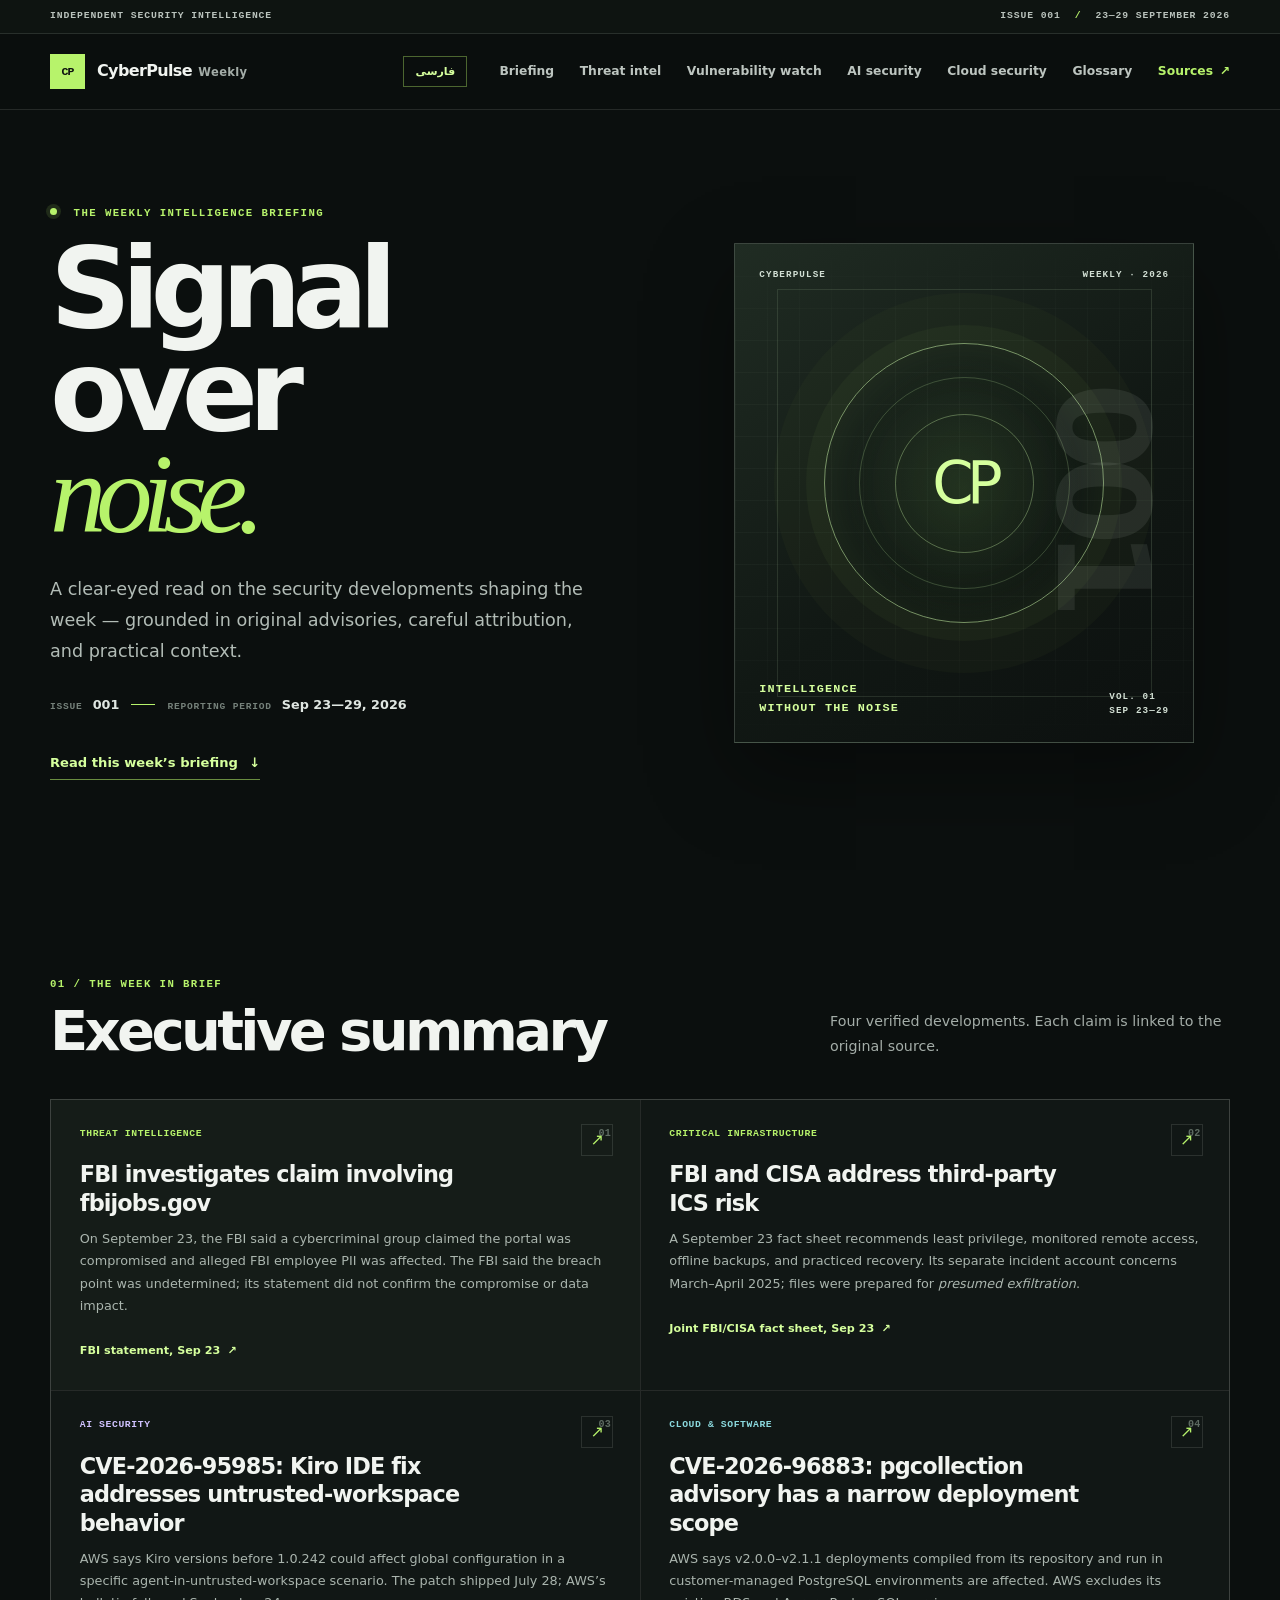
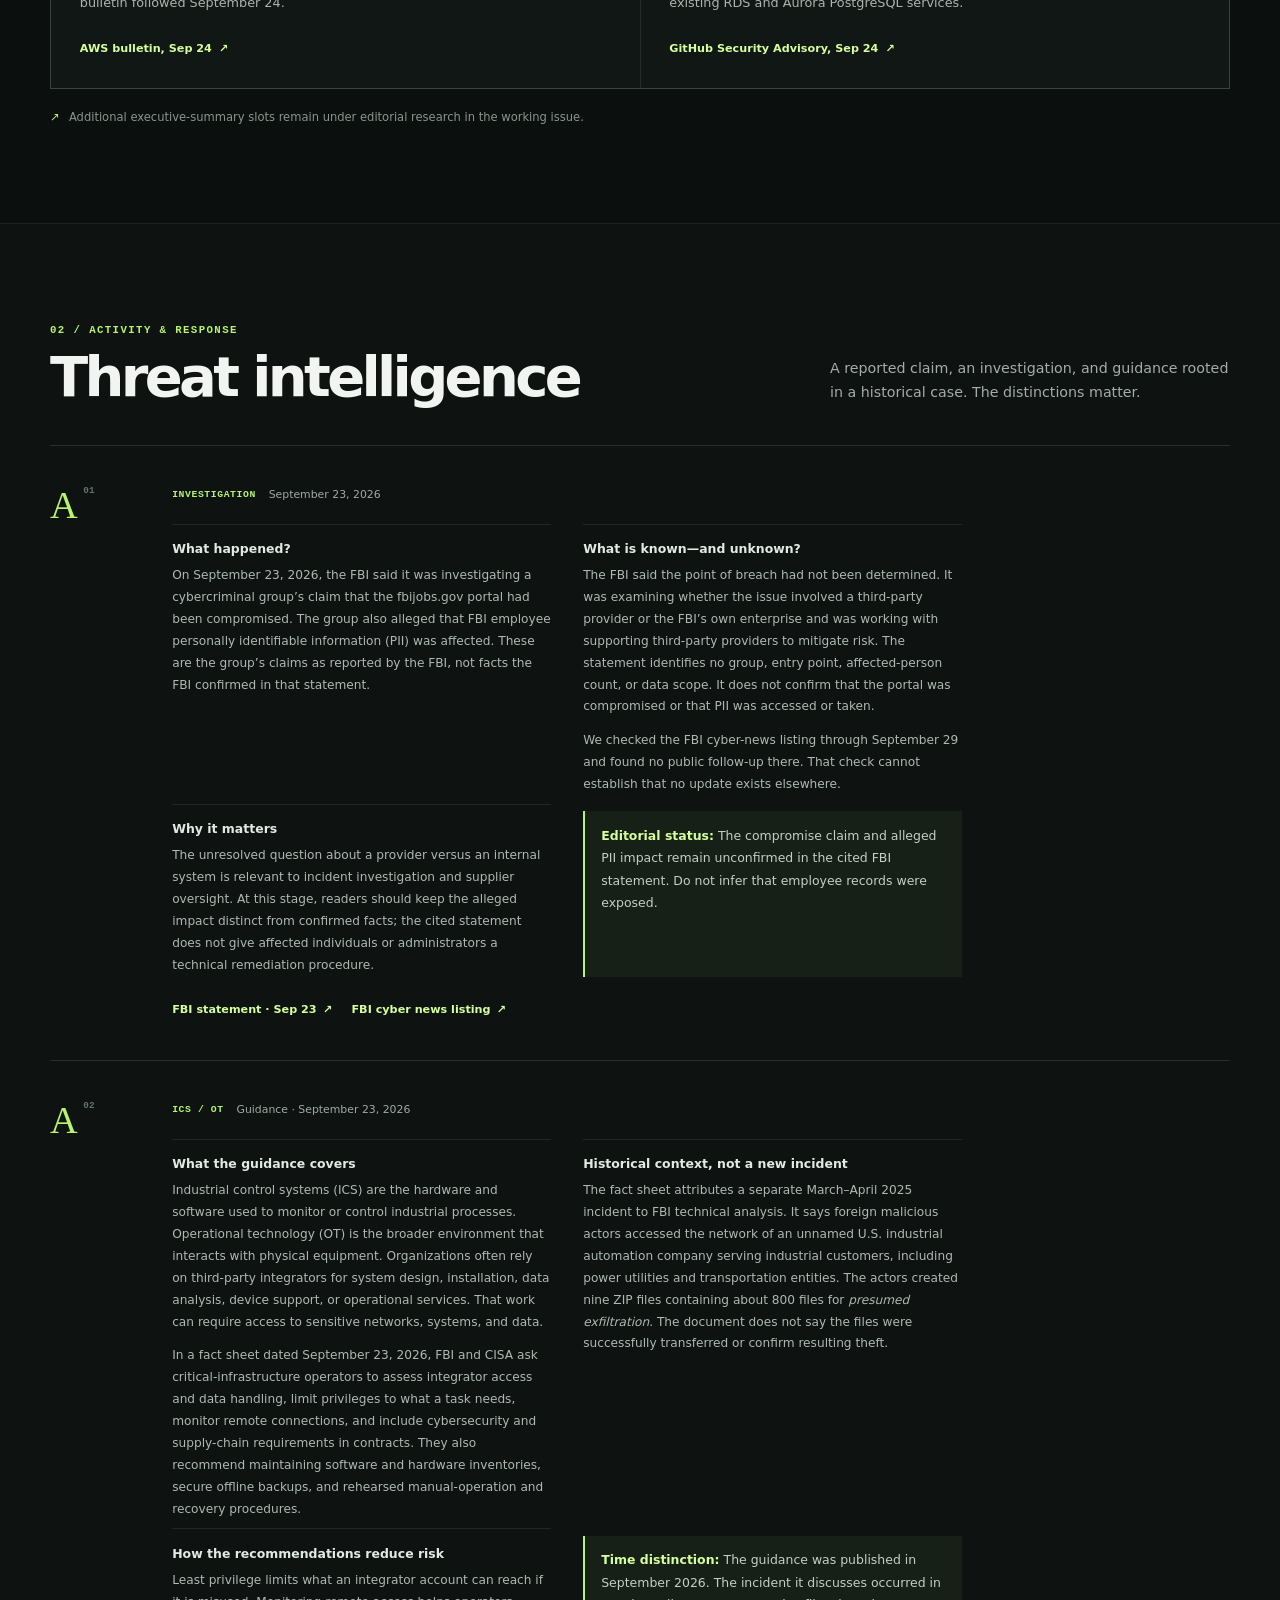
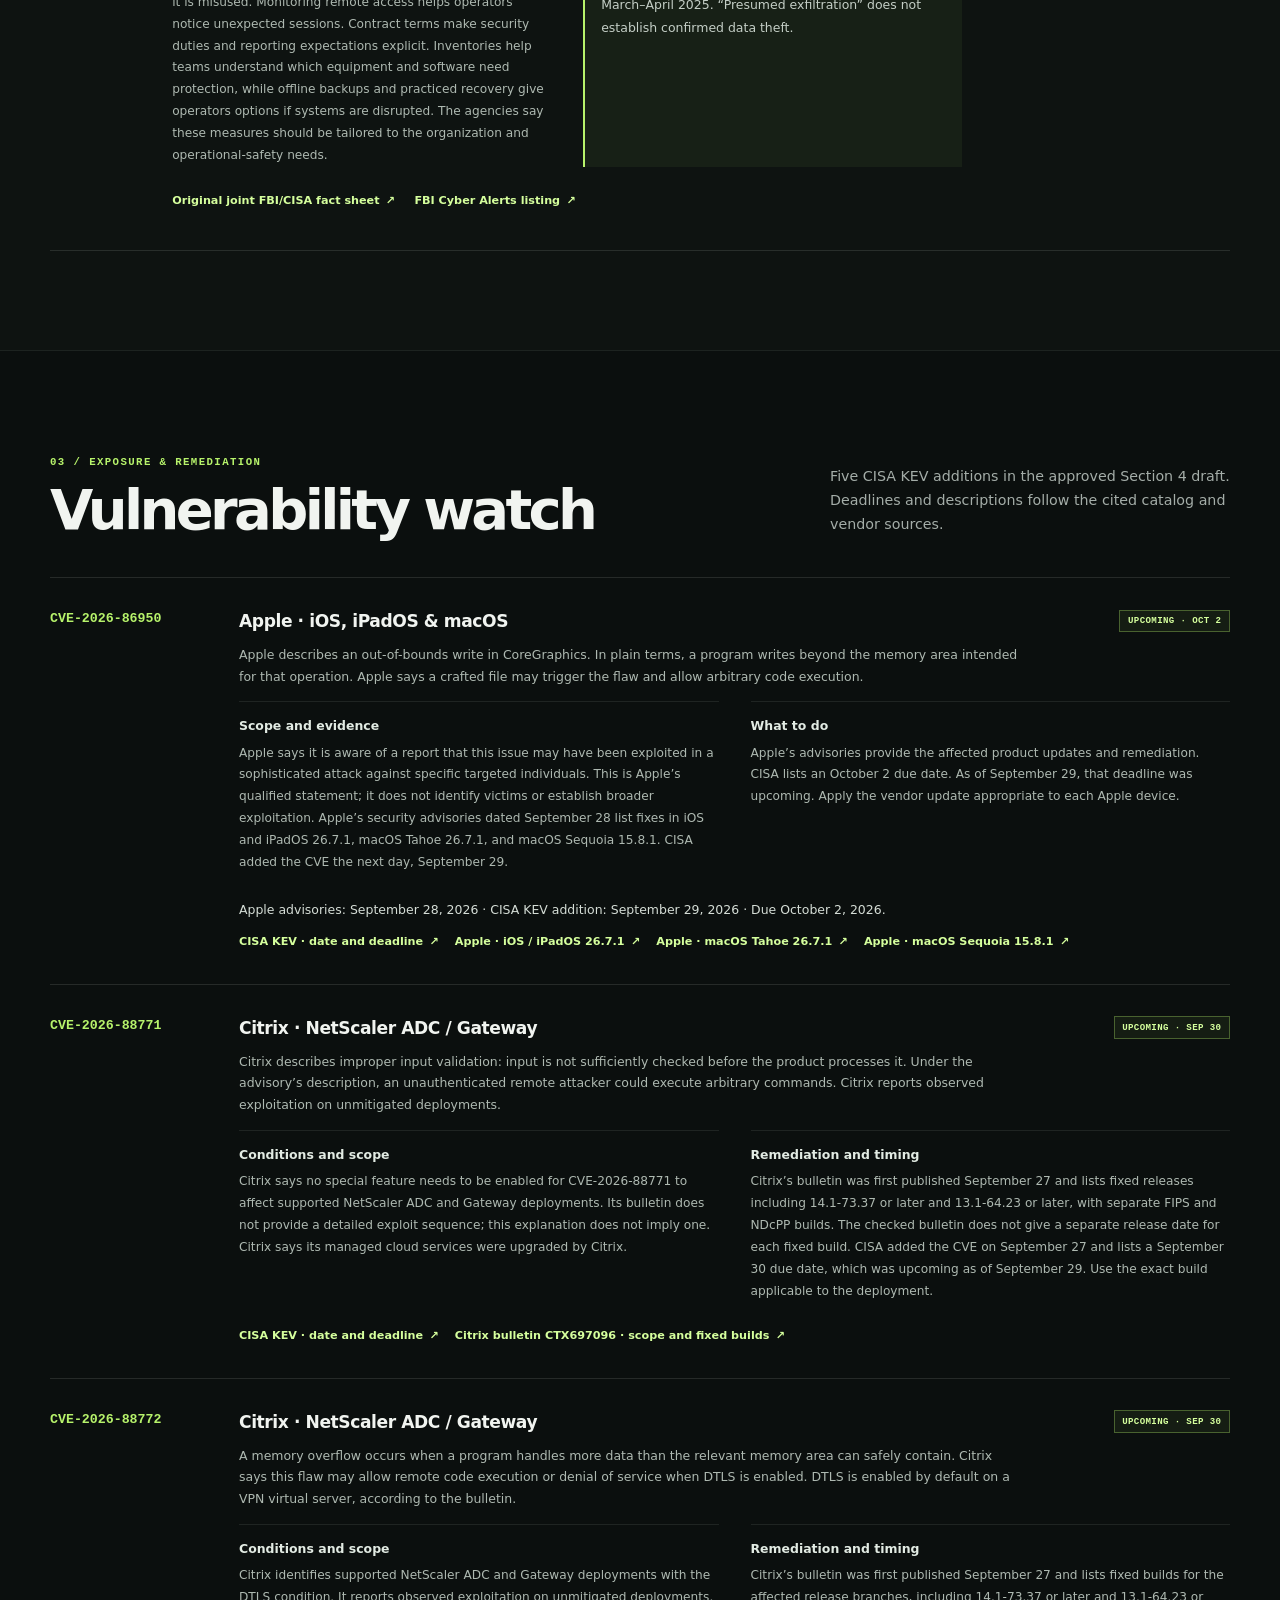
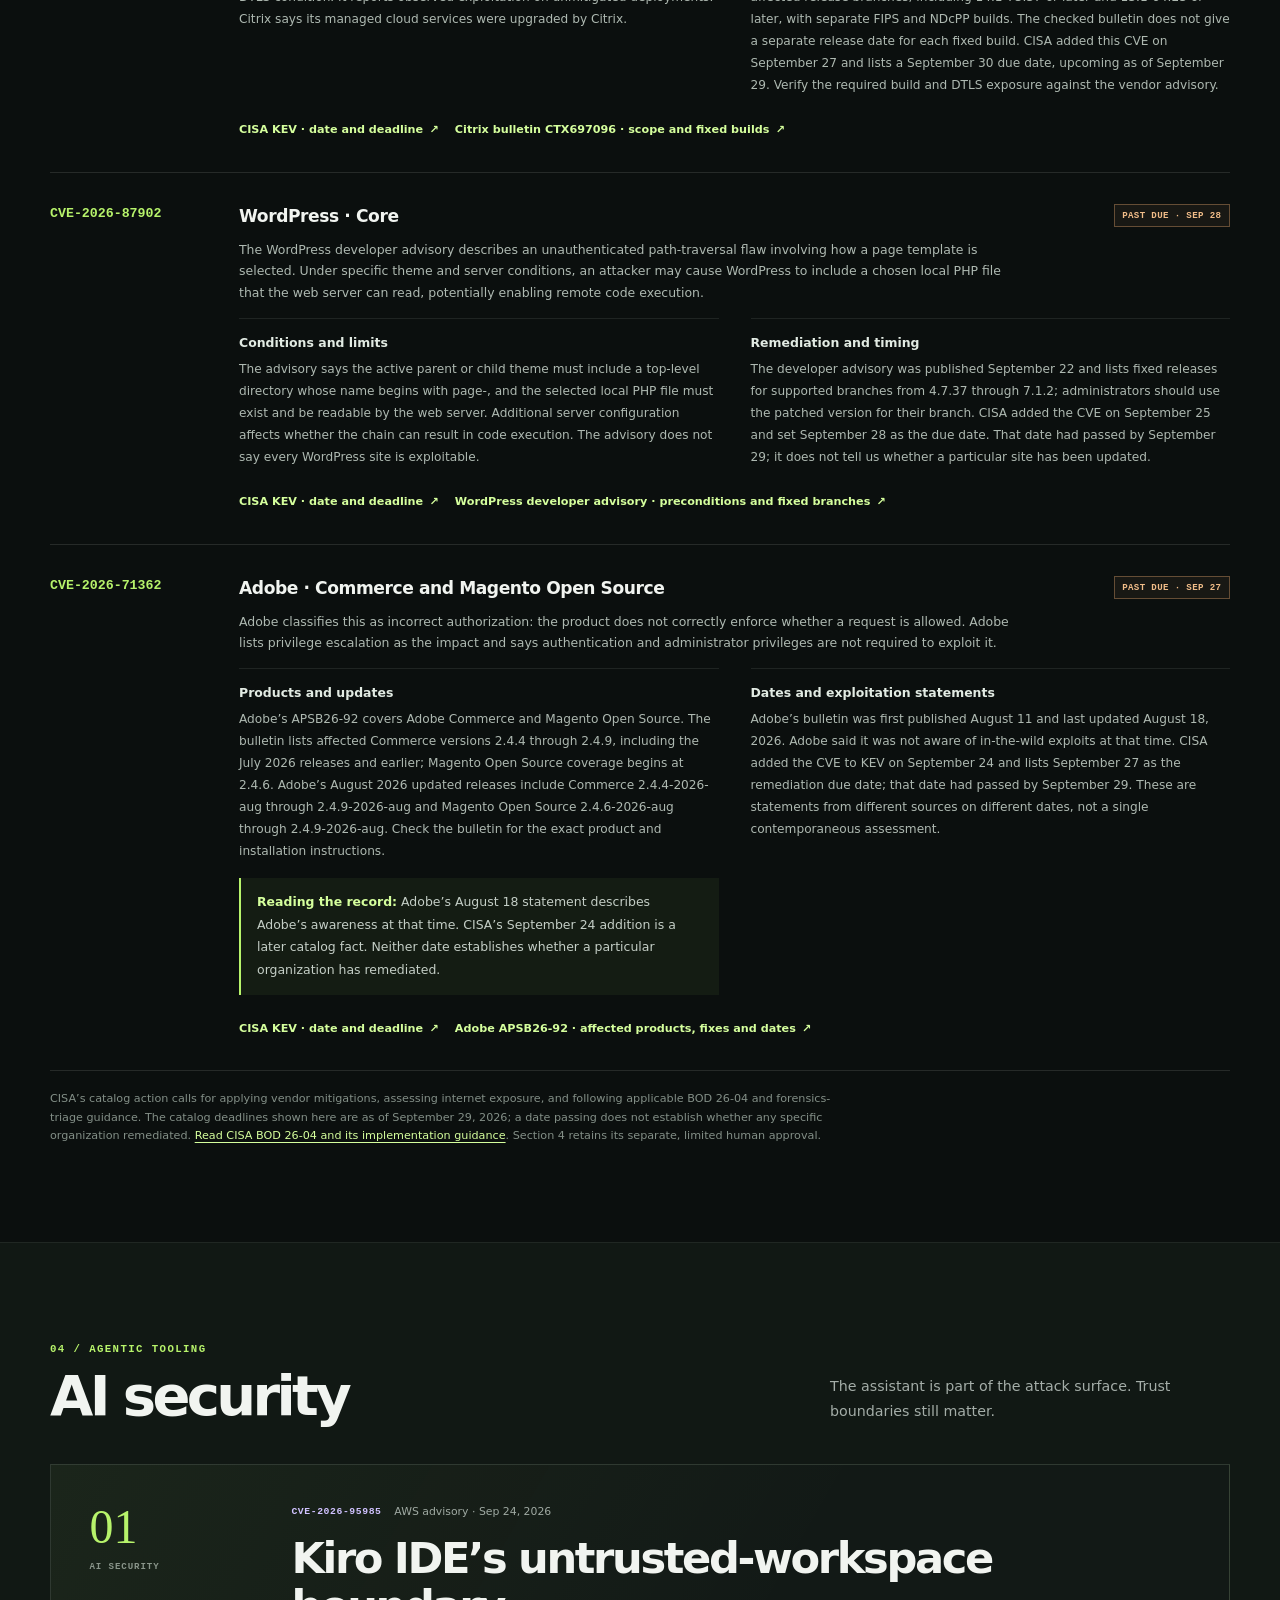
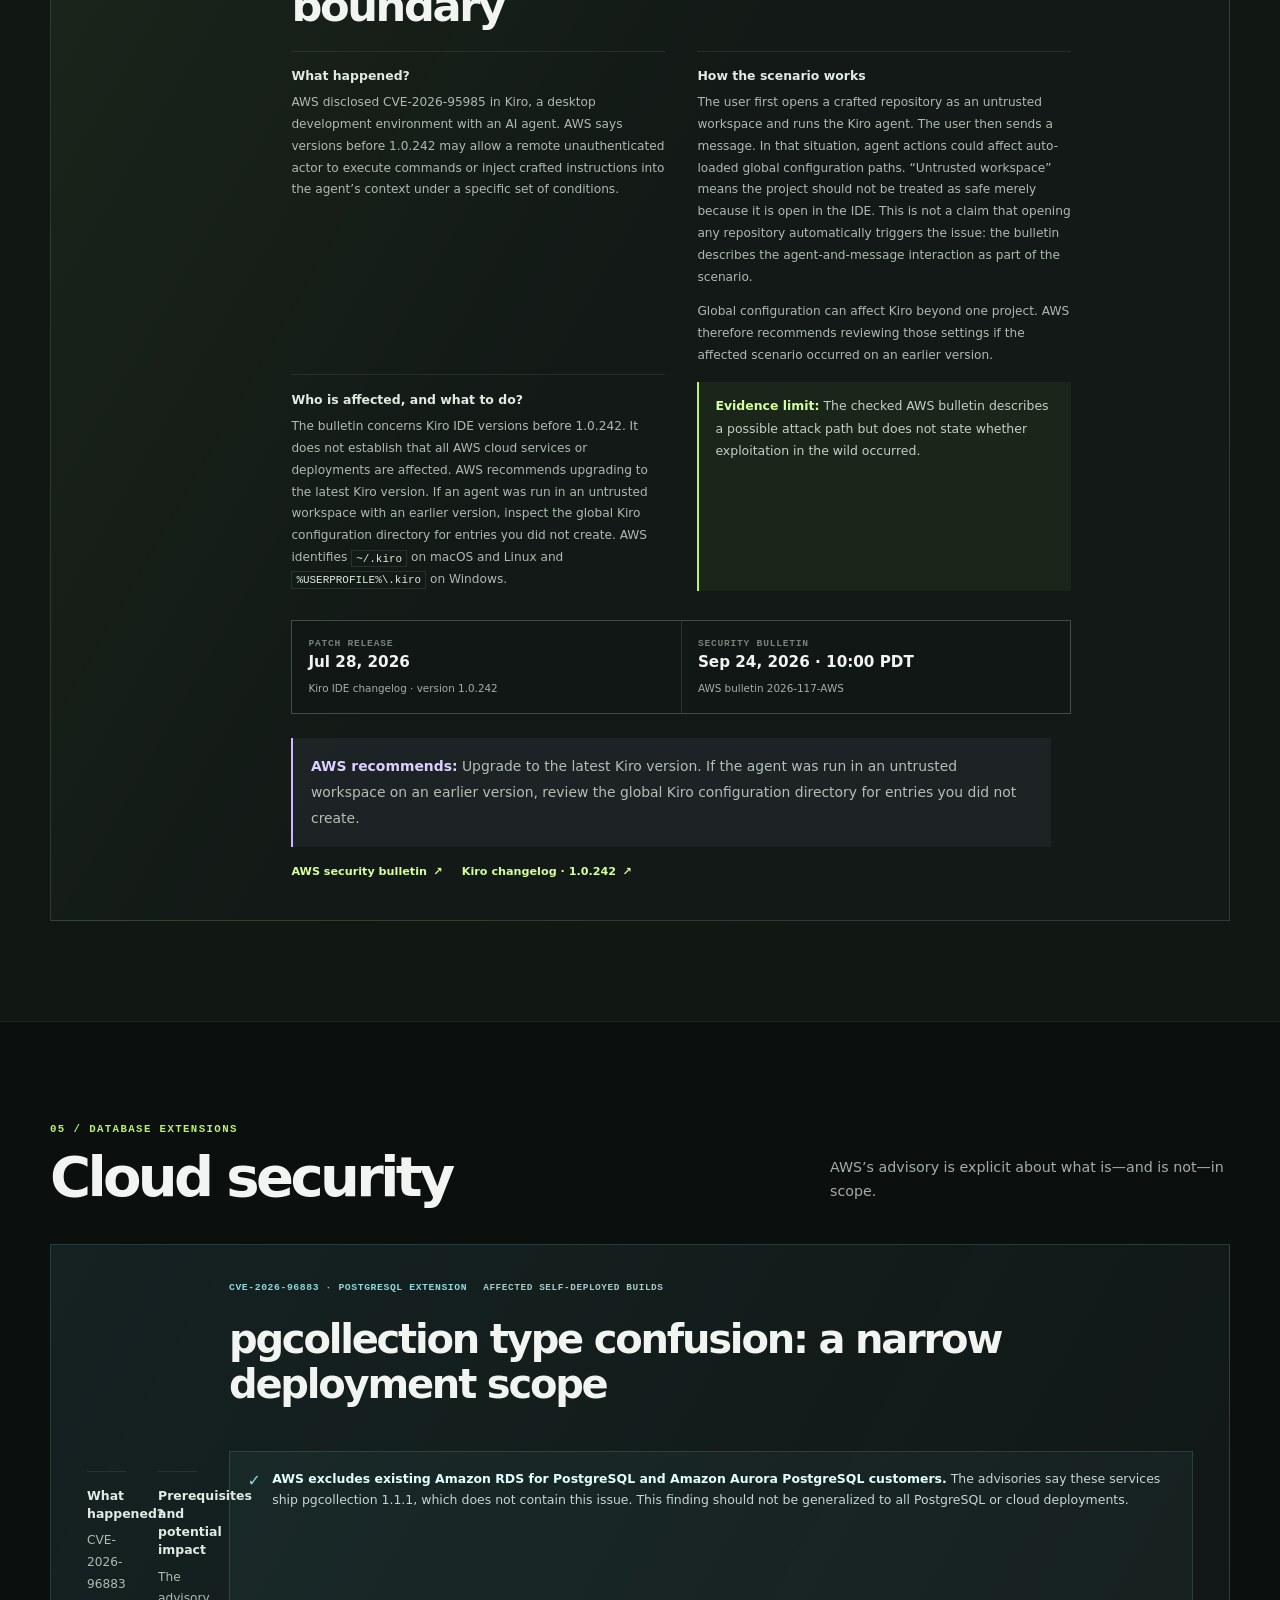
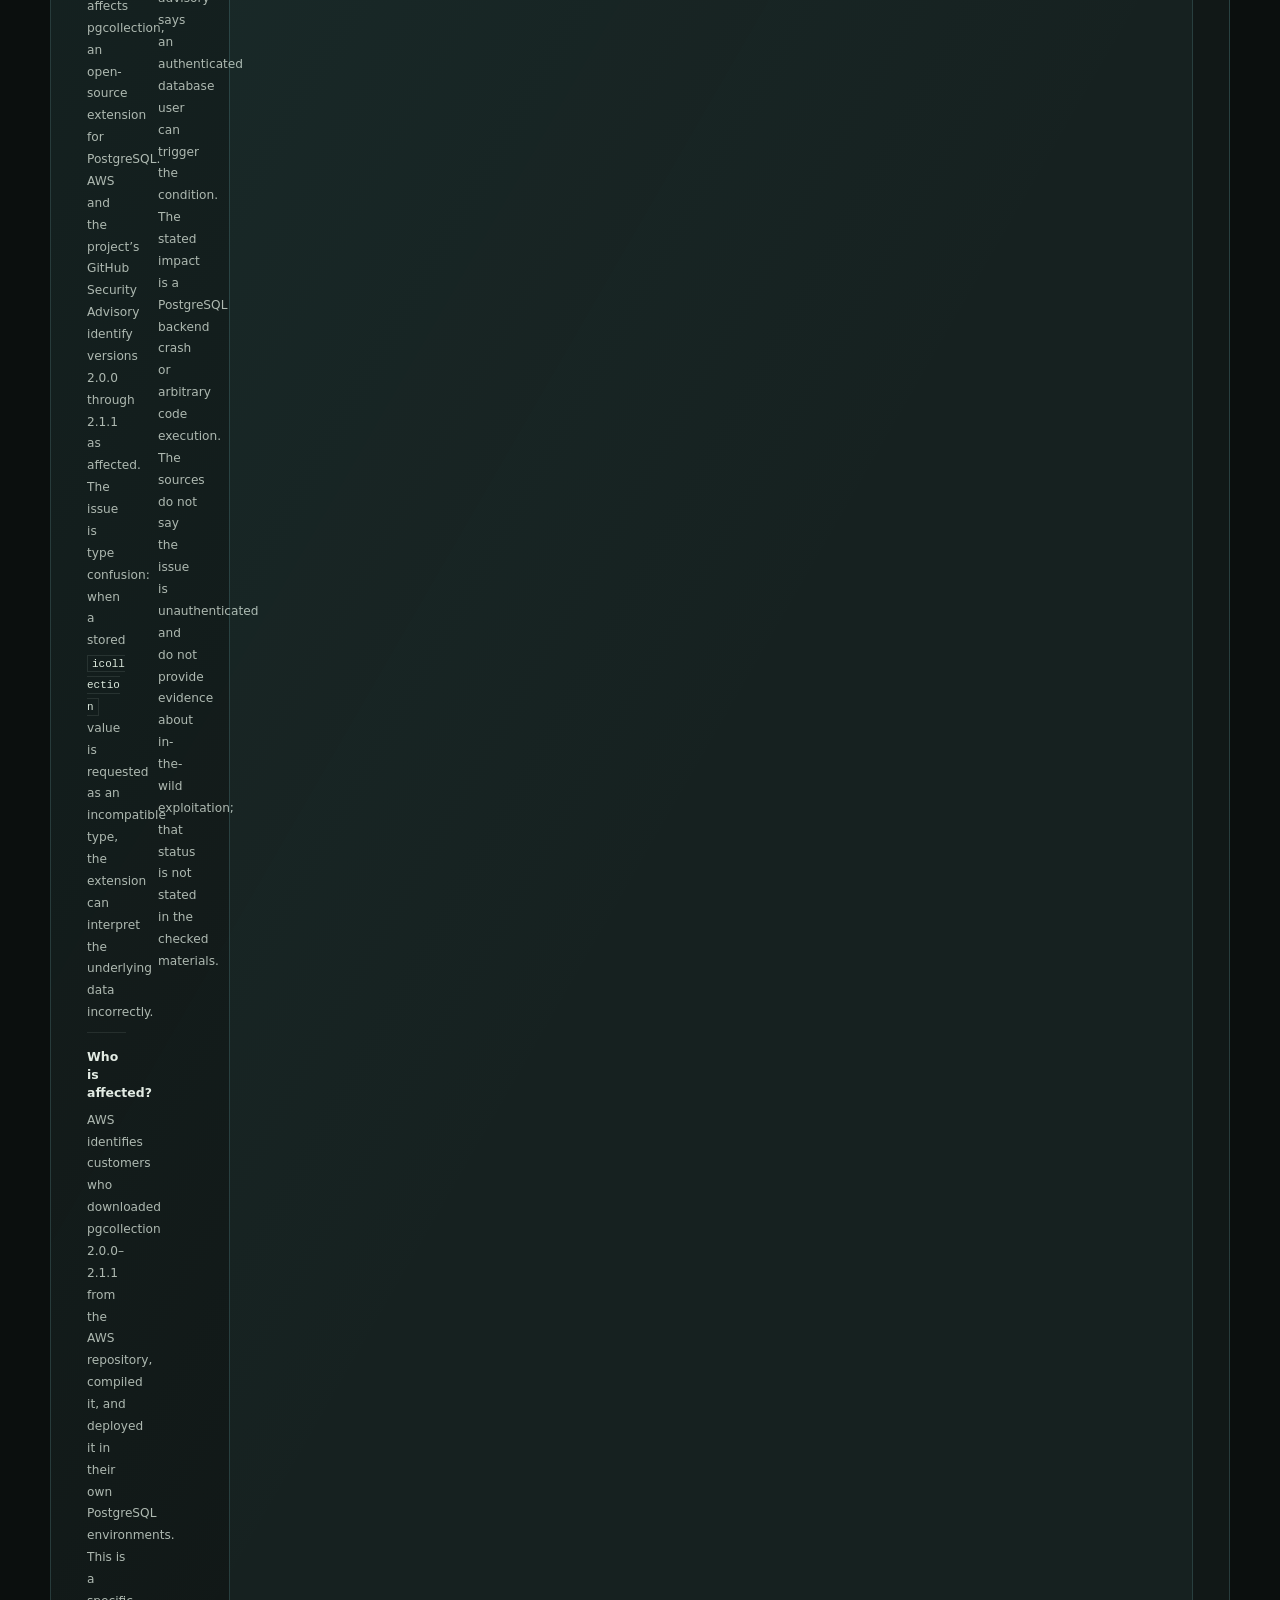
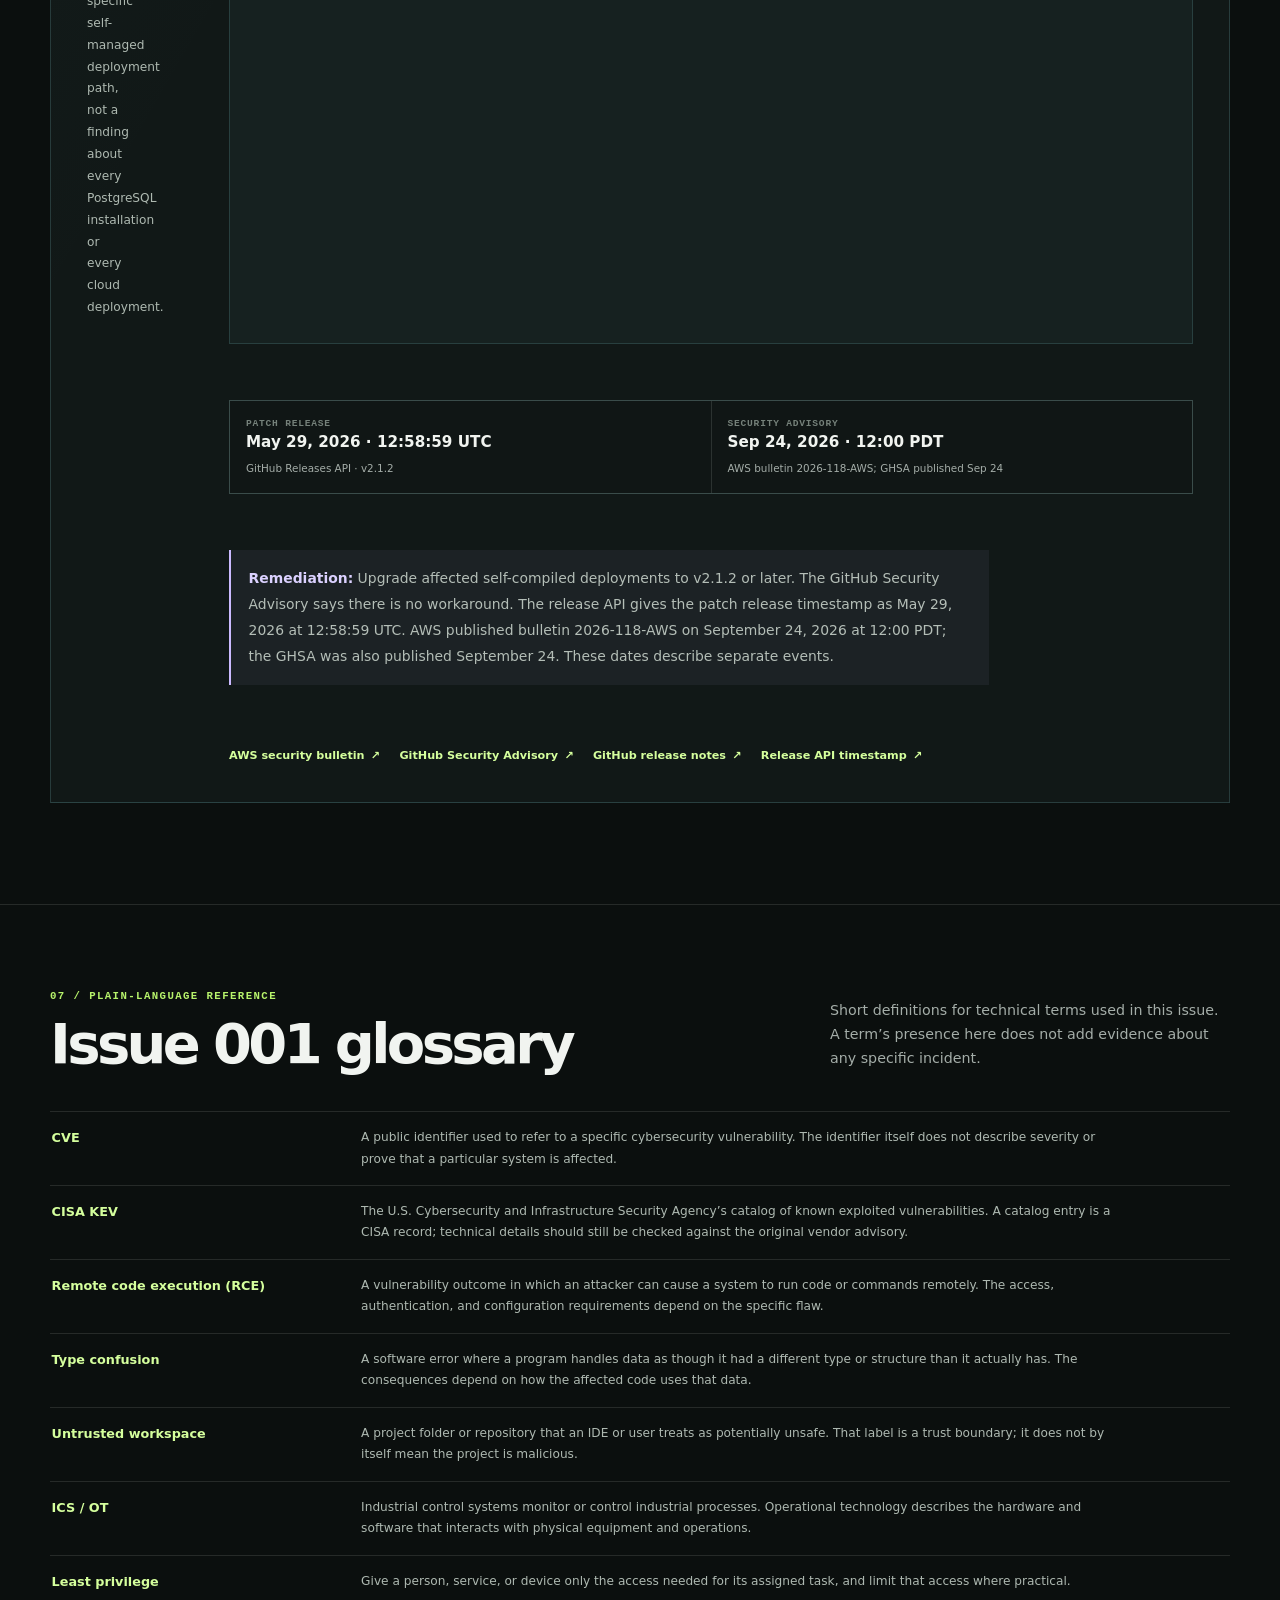
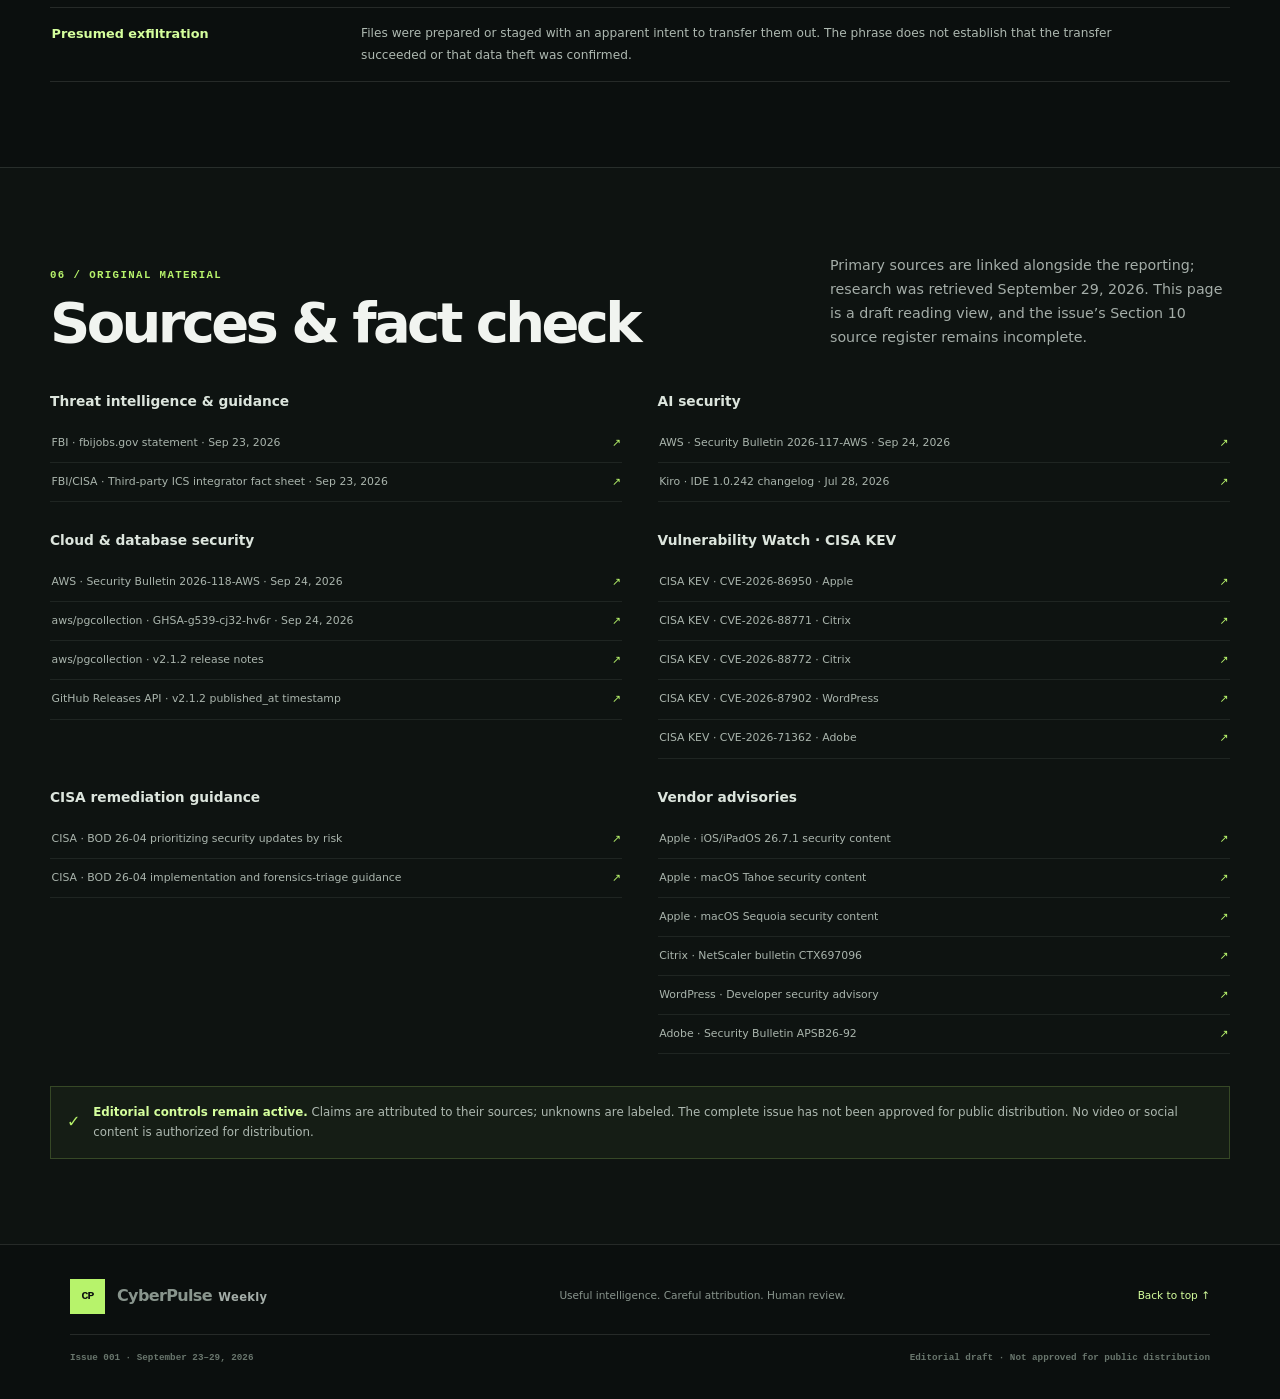
==== commit f82deeb5: "Remove editorial status section from index.html Removed the editorial status section from the HTML." ====
--- a/index.html
+++ b/index.html
@@ -54,14 +54,6 @@
         <div class="cover-ring" aria-hidden="true"><span>CP</span></div>
         <div class="cover-number">001</div>
         <div class="cover-art-bottom"><span>INTELLIGENCE<br>WITHOUT THE NOISE</span><span>VOL. 01<br>SEP 23—29</span></div>
-      </div>
-    </section>
-
-    <section class="status-band" aria-label="Editorial status">
-      <div class="status-inner">
-        <span class="status-symbol" aria-hidden="true">i</span>
-        <p><strong>Editorial draft.</strong> Selected stories are approved for inclusion; the complete issue is not approved for public distribution.</p>
-        <span class="status-tag">NOT FOR PUBLIC DISTRIBUTION</span>
       </div>
     </section>
 
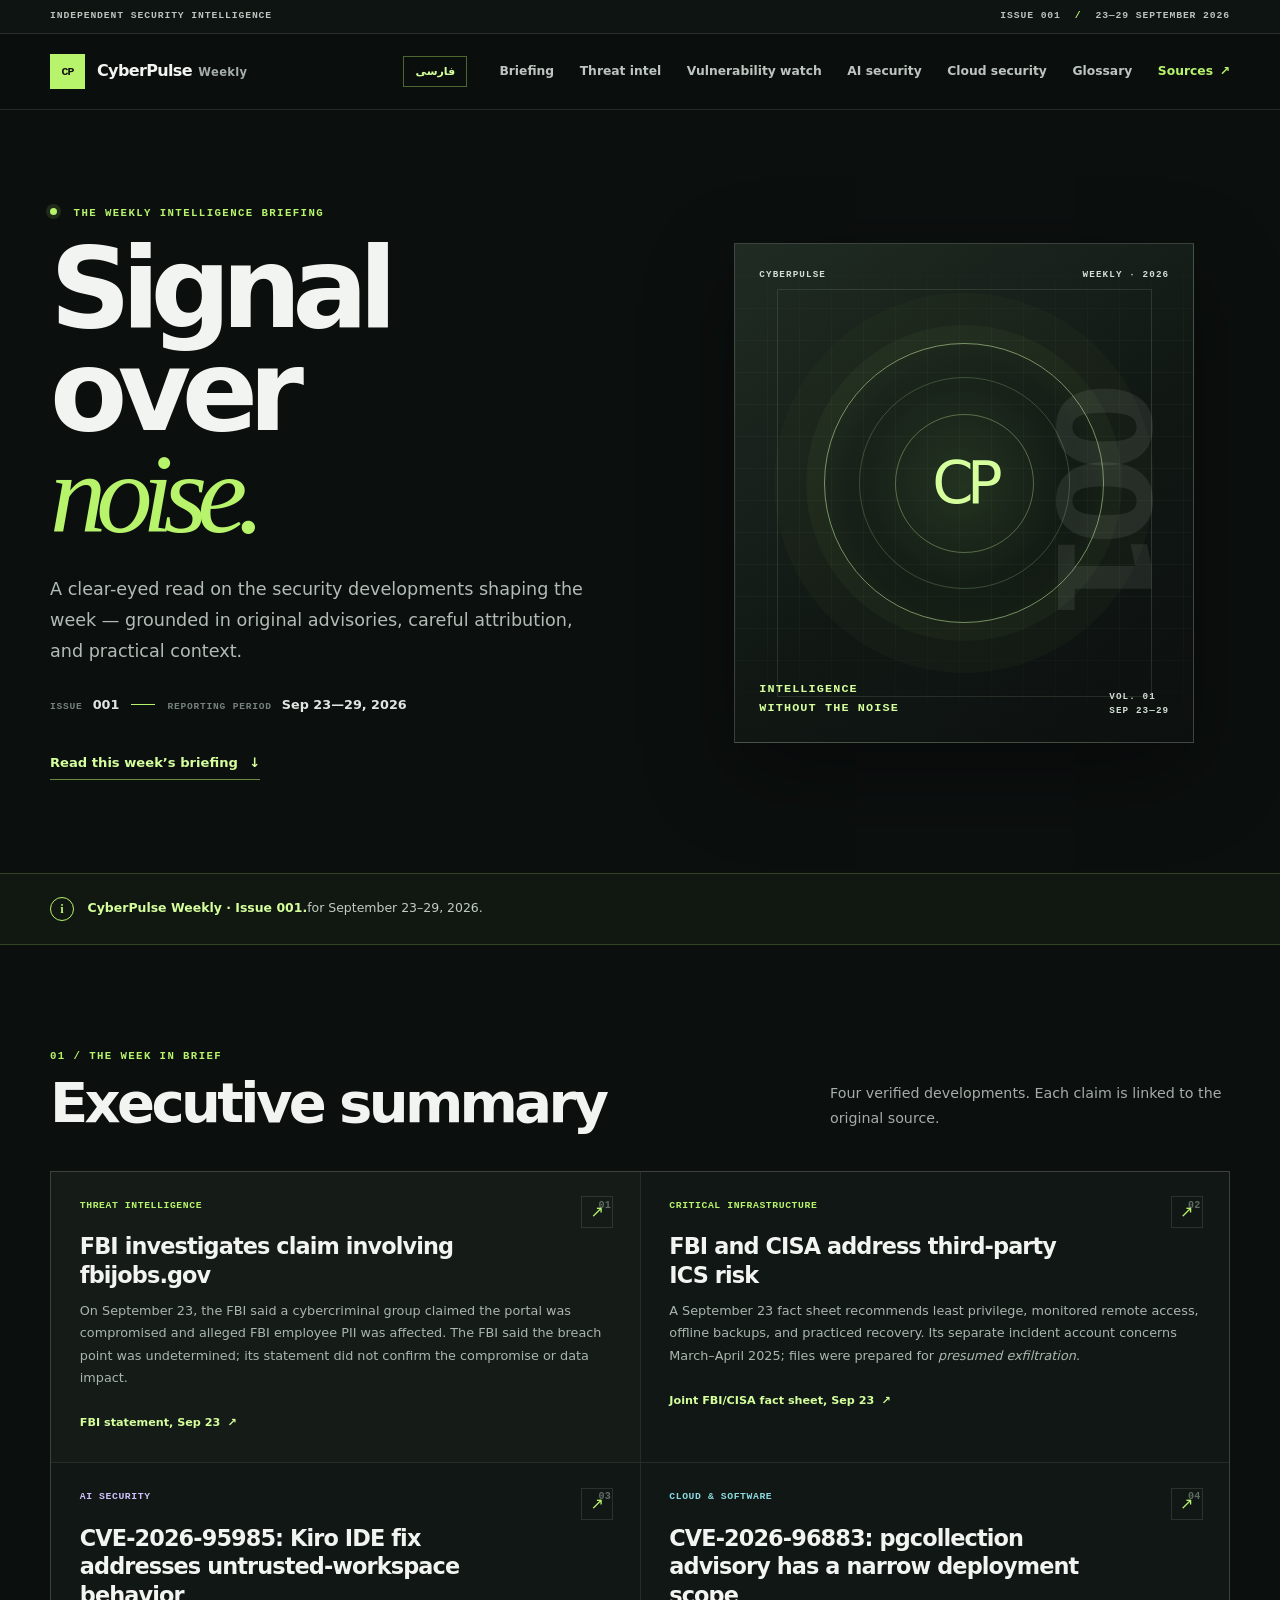
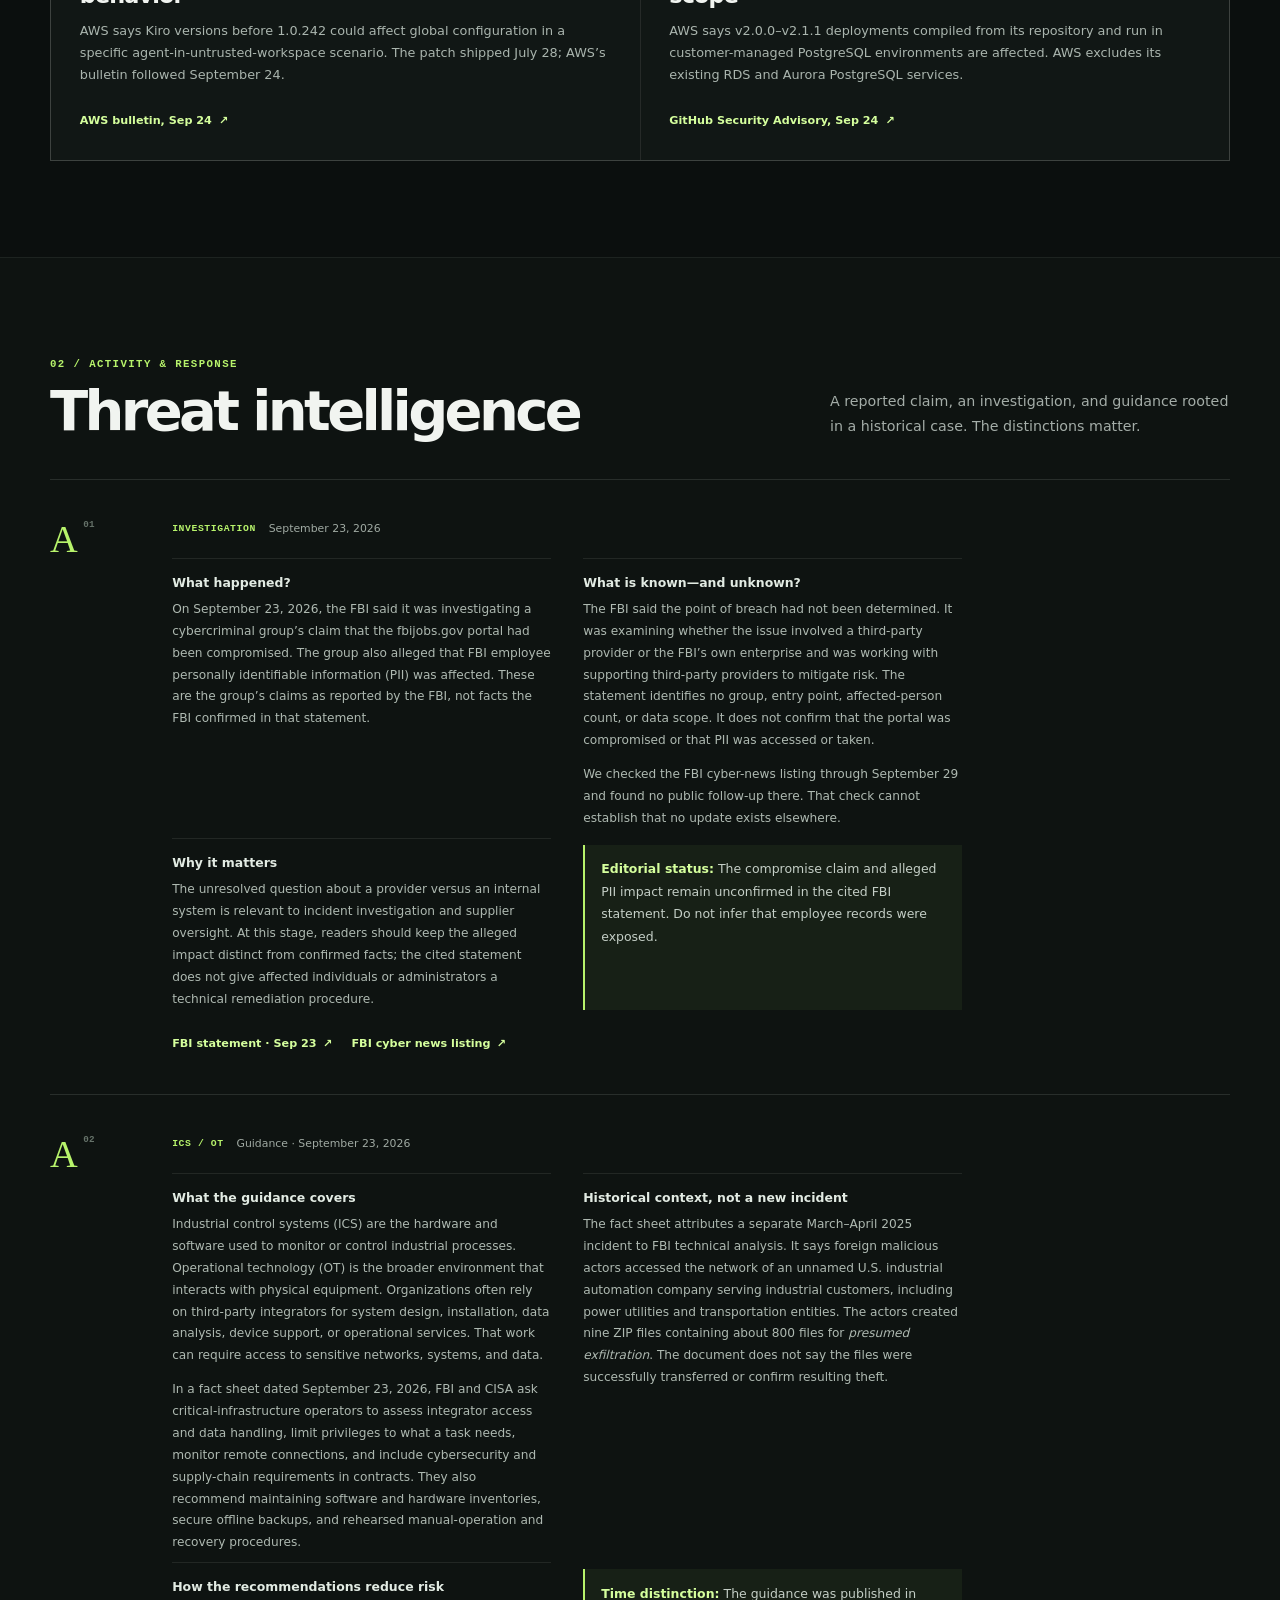
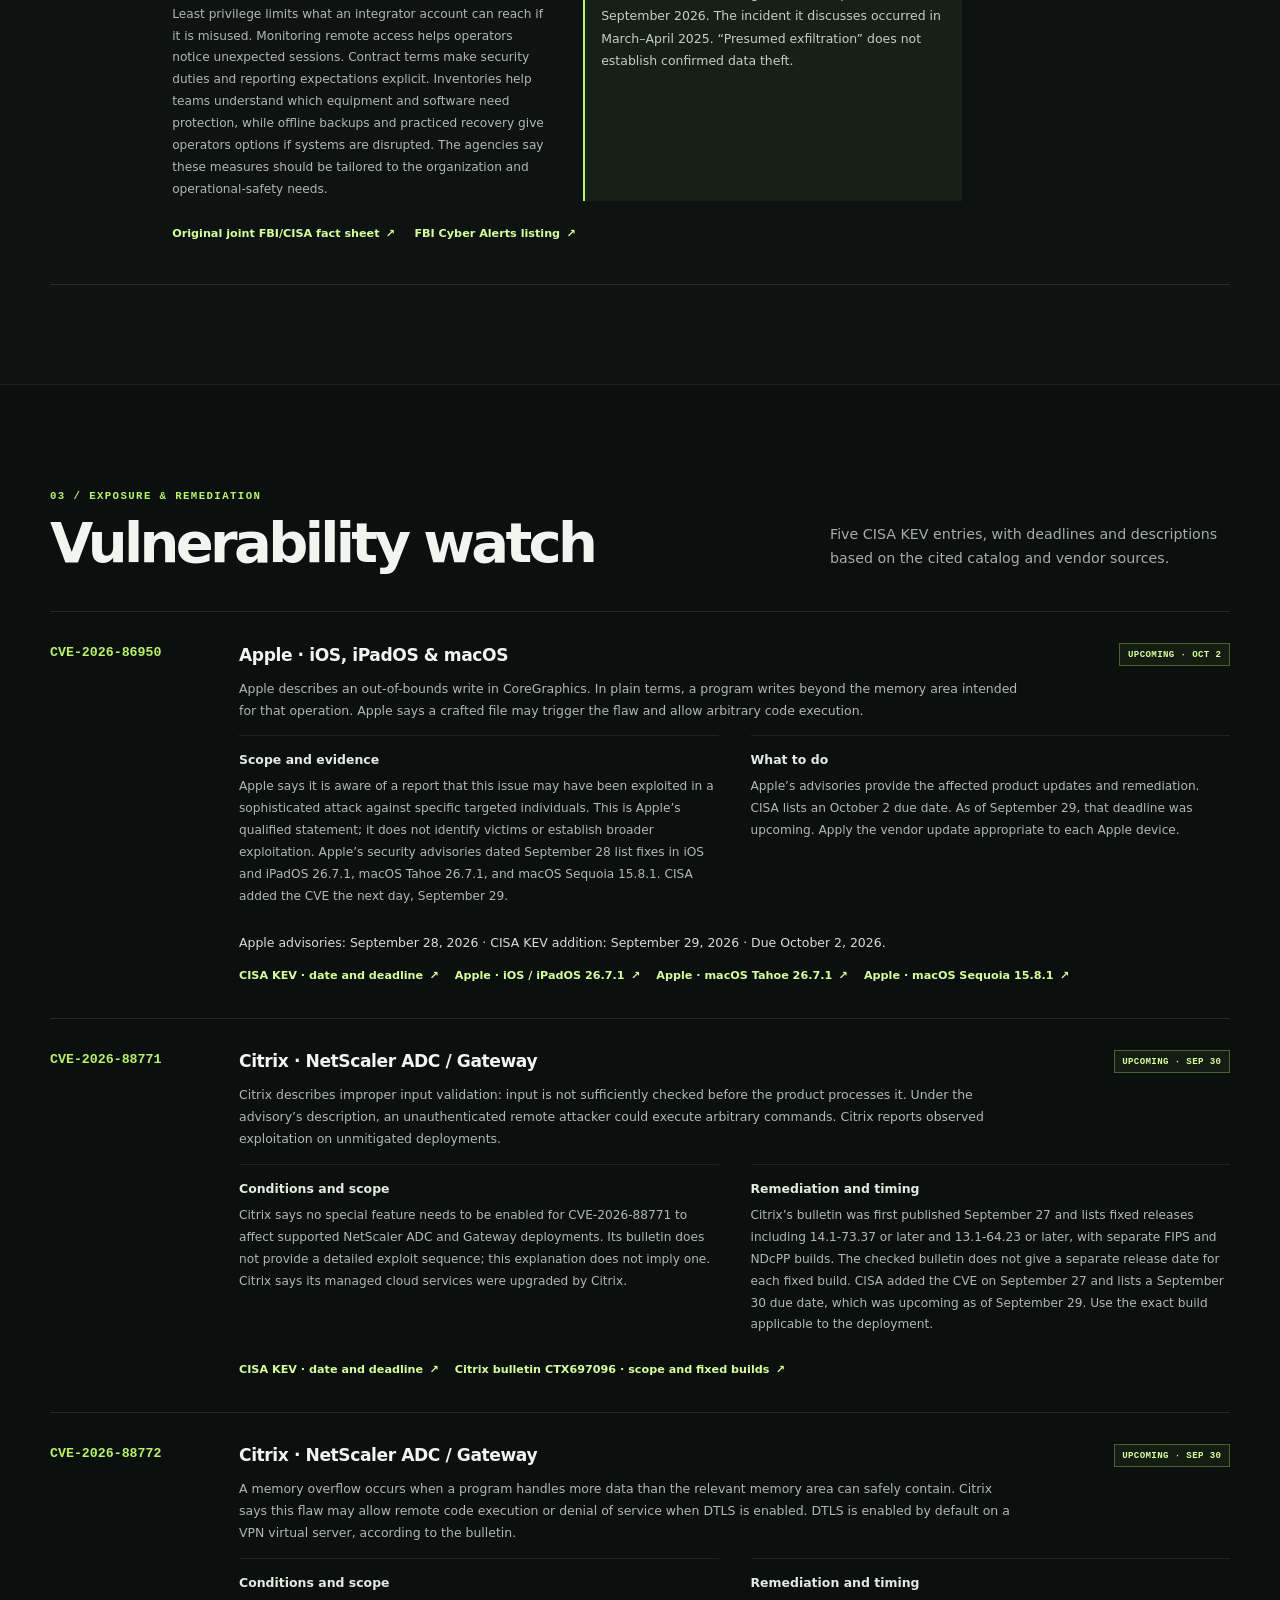
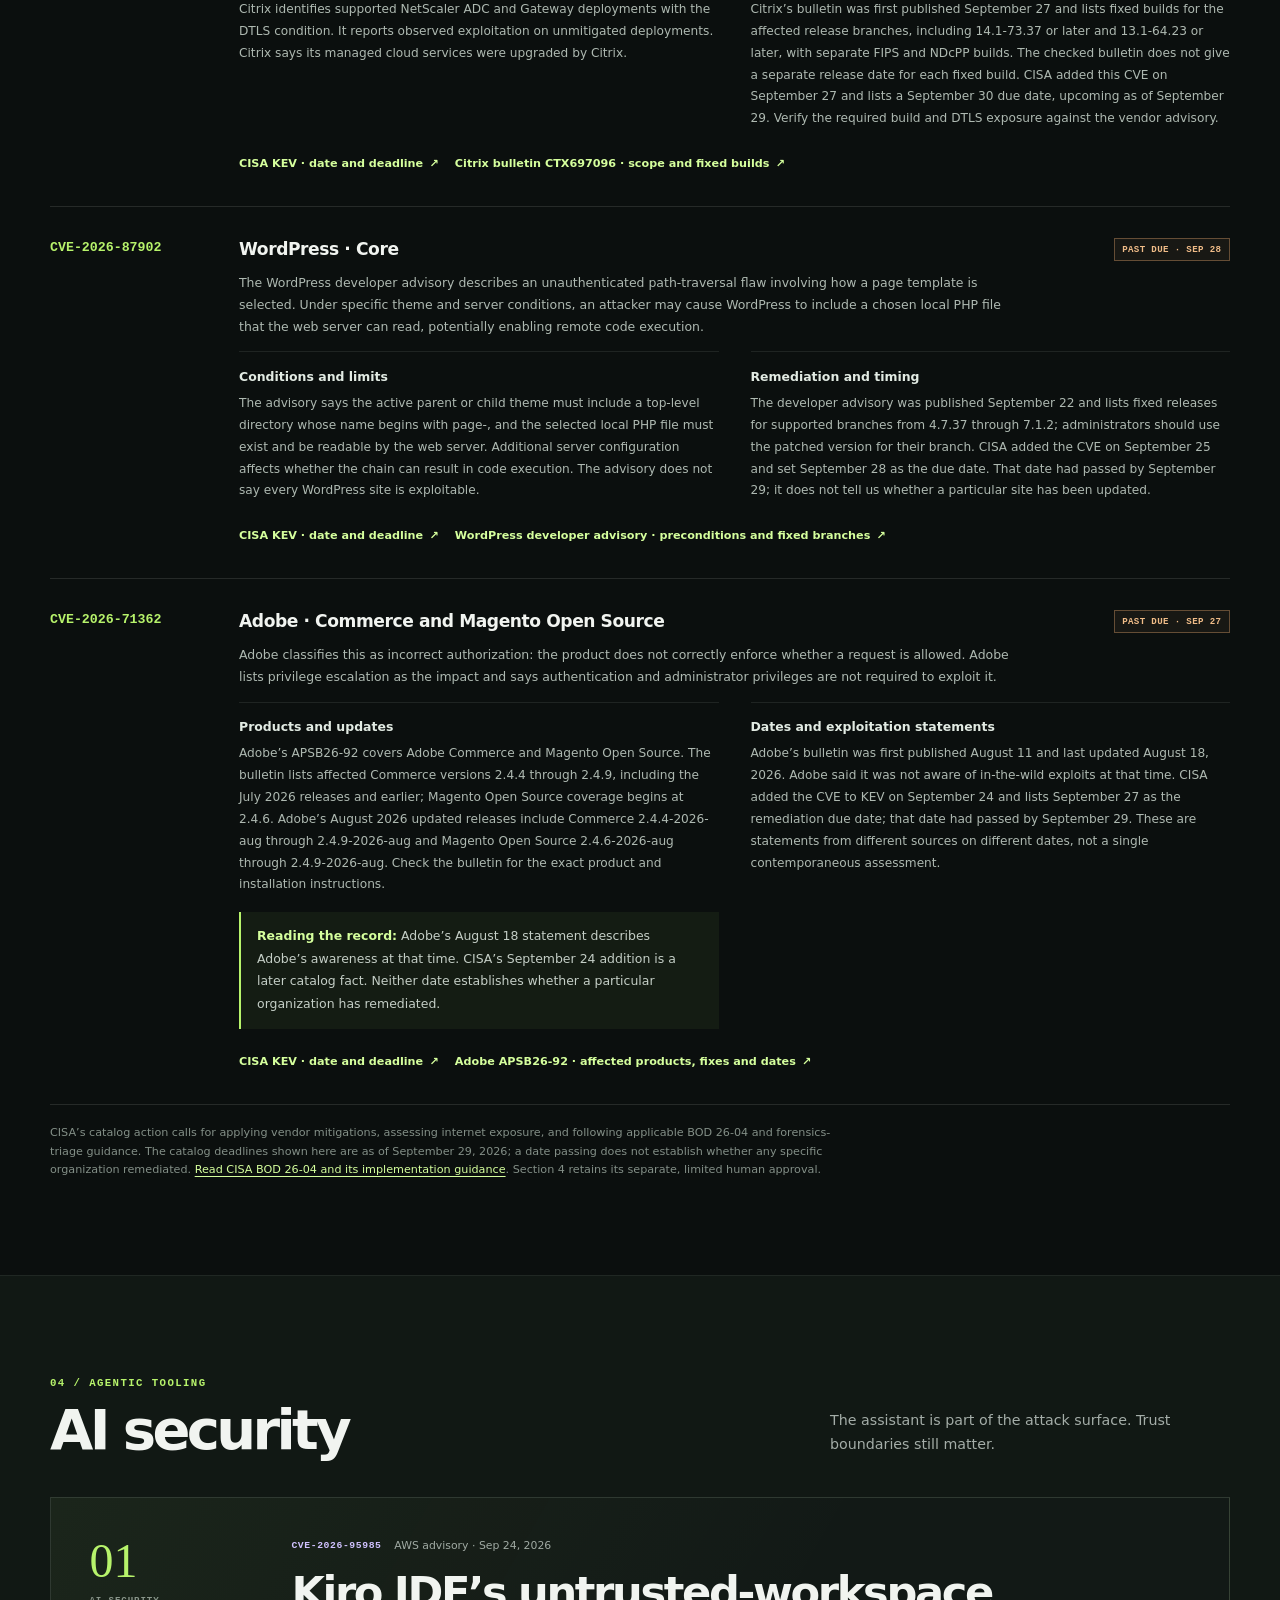
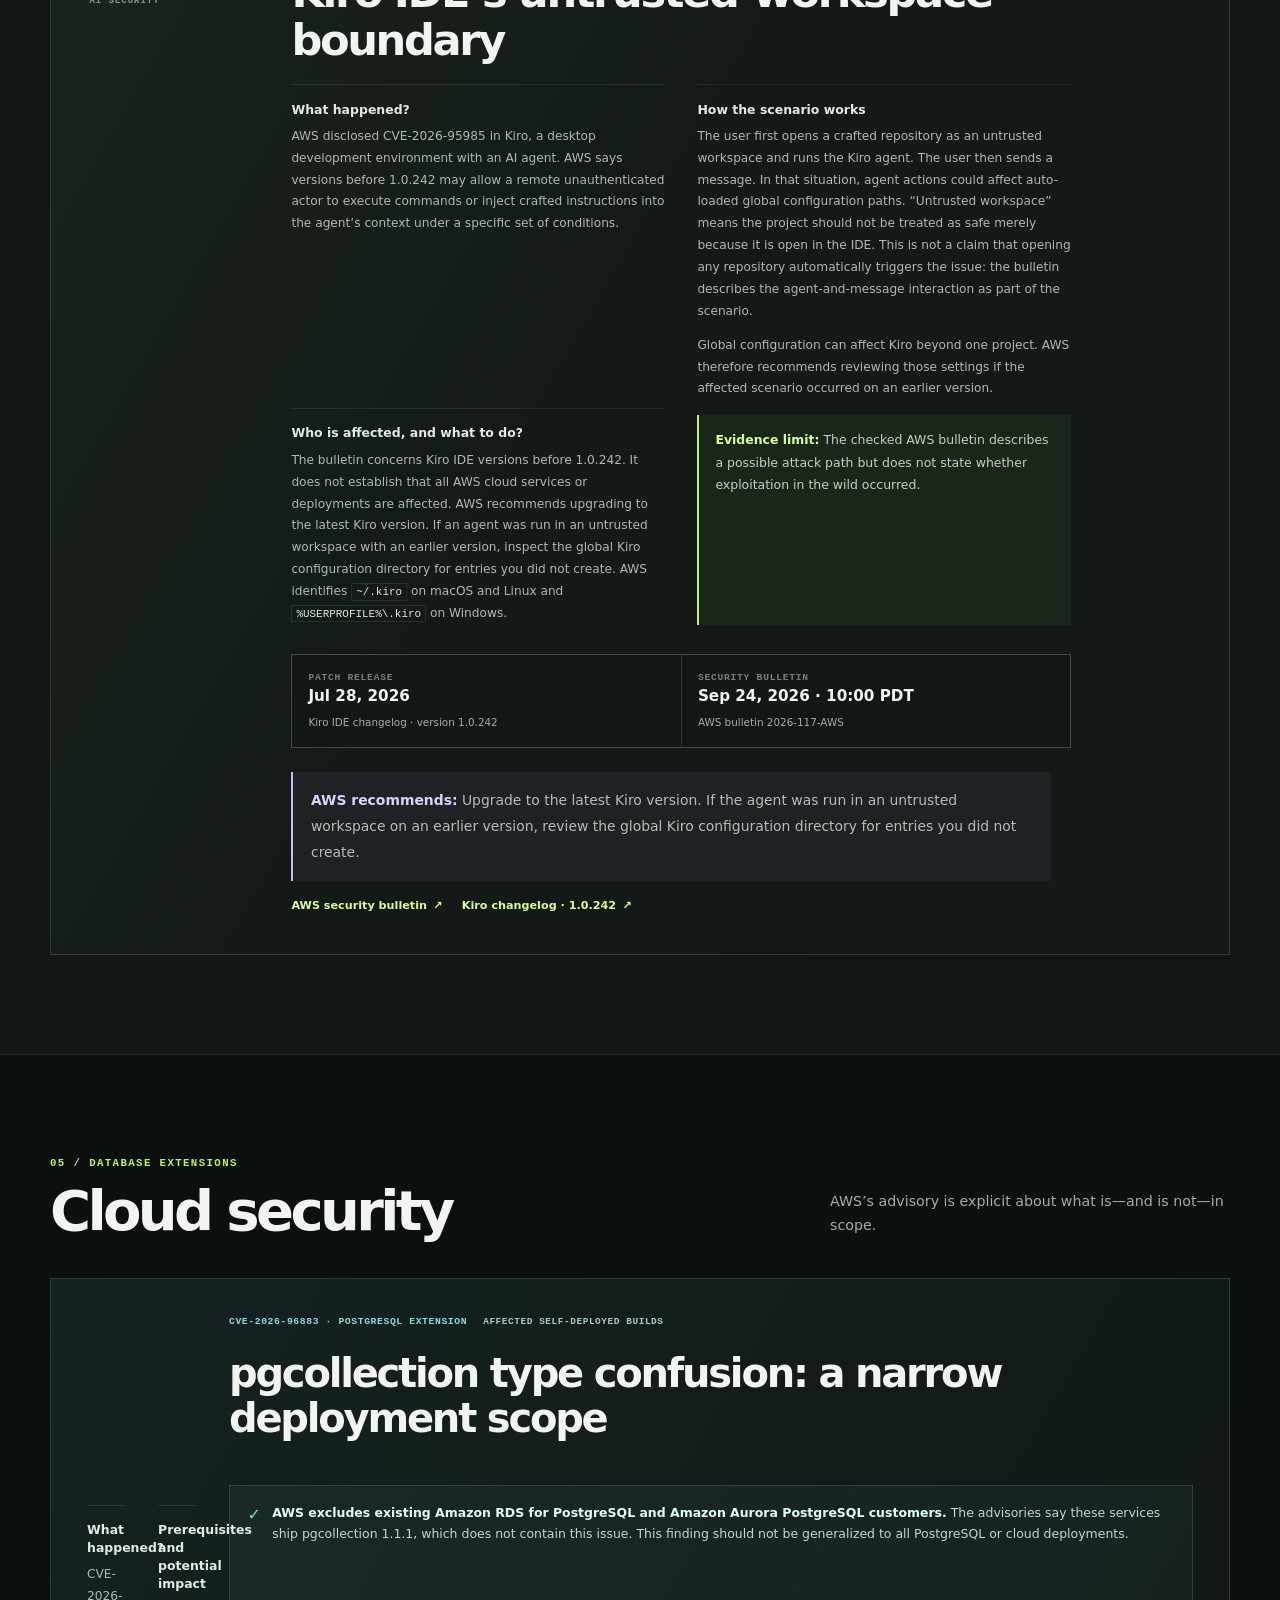
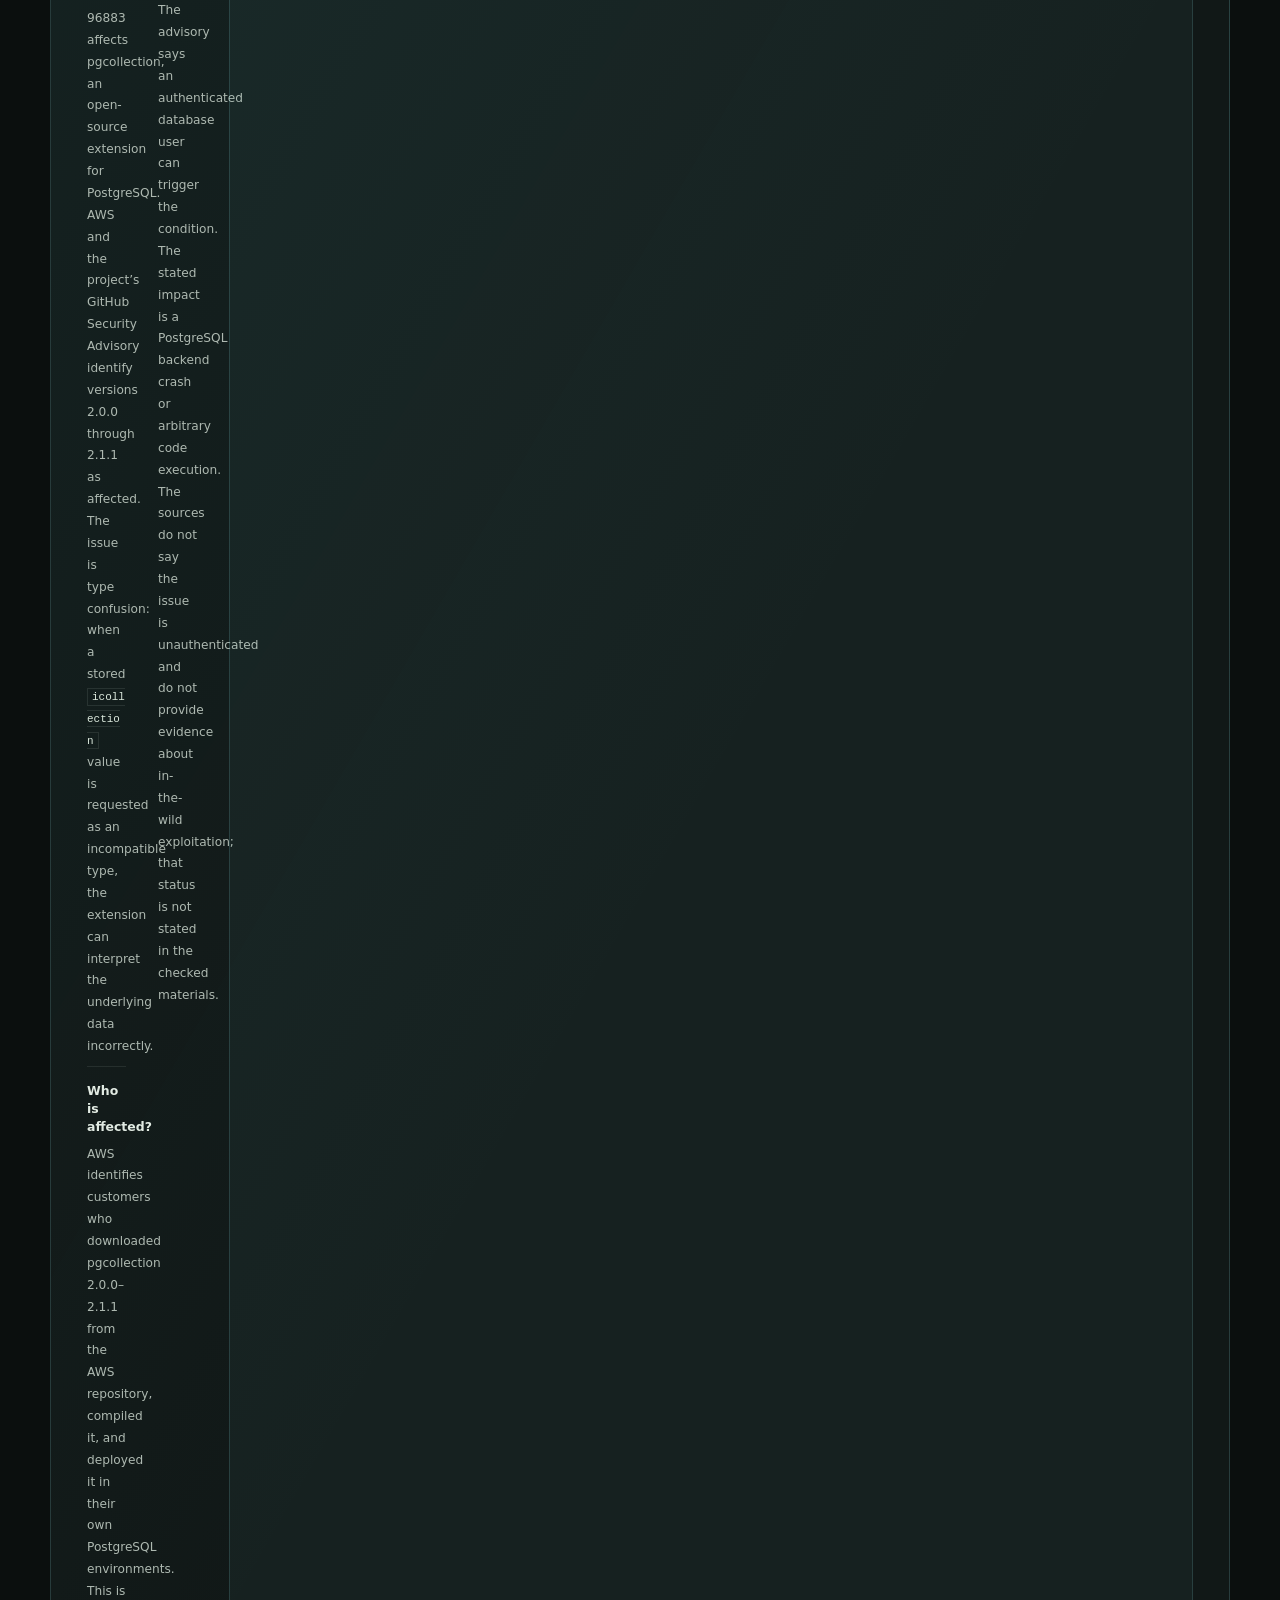
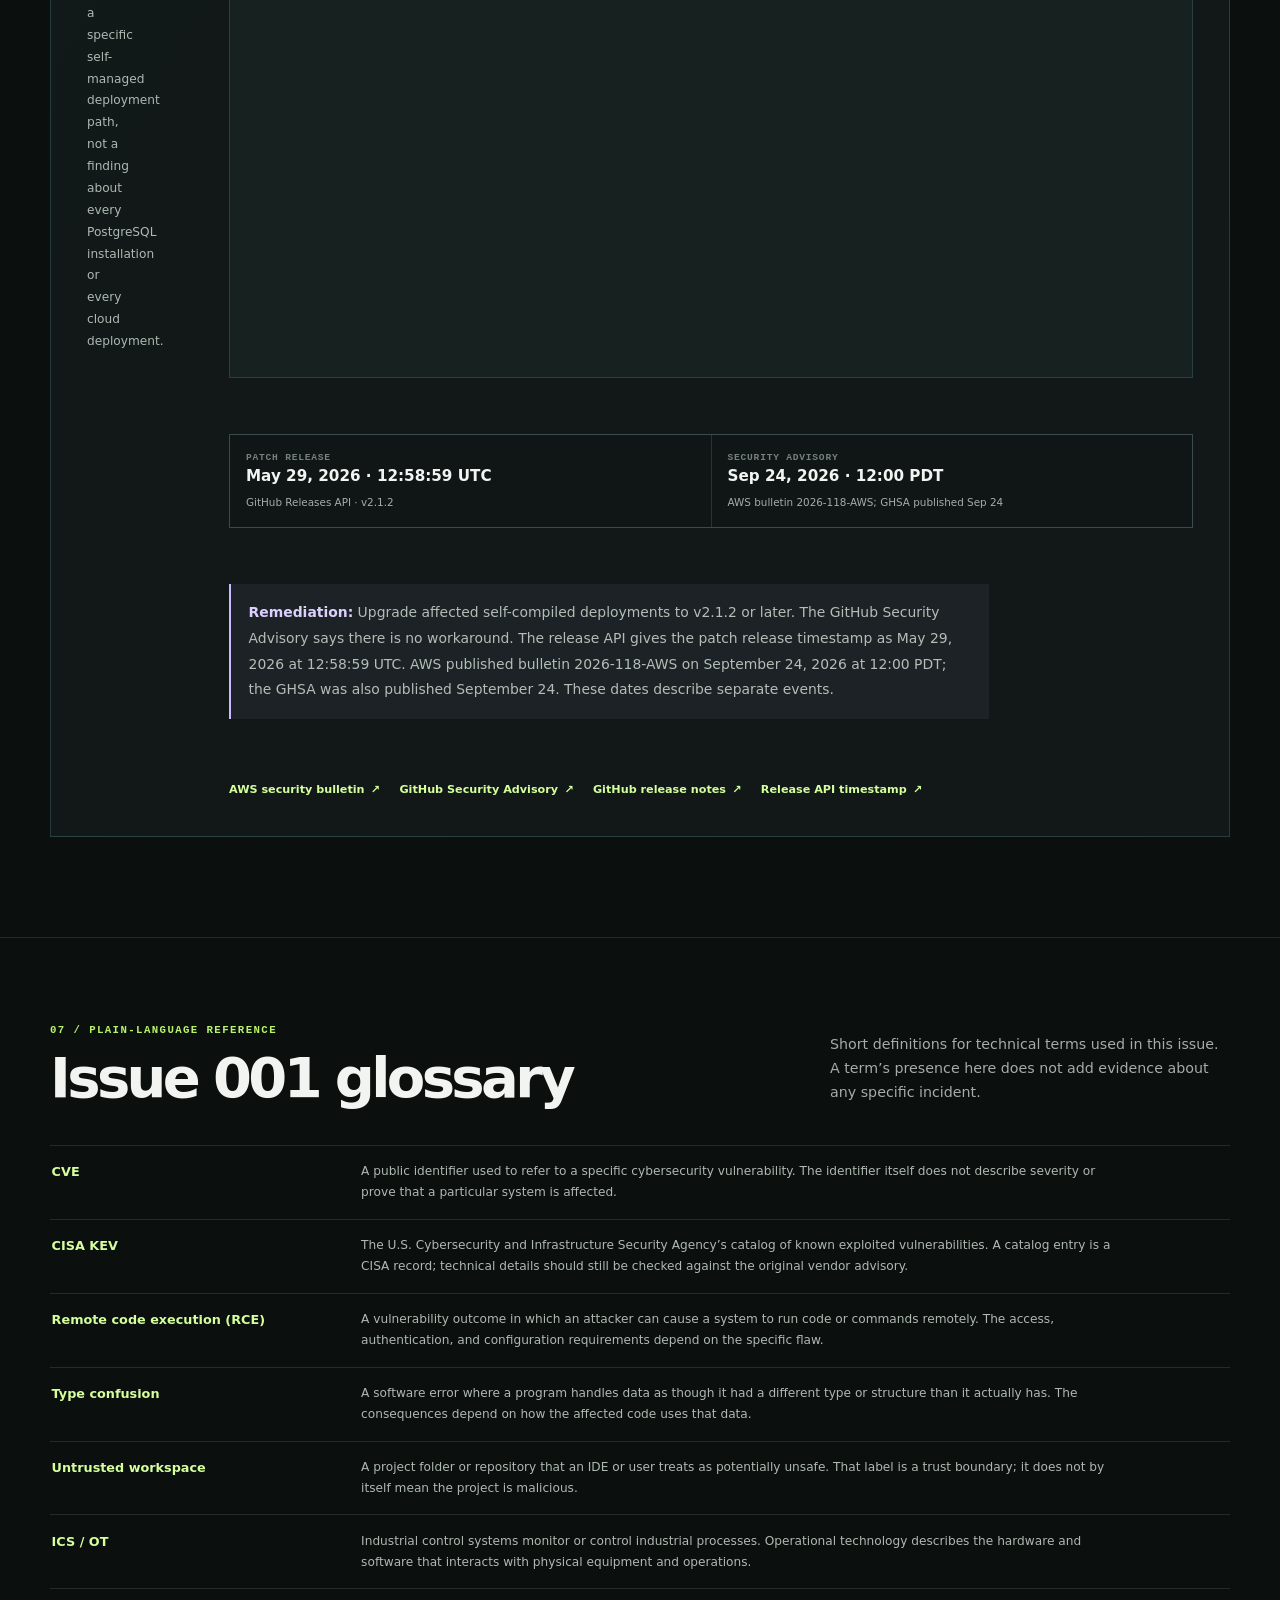
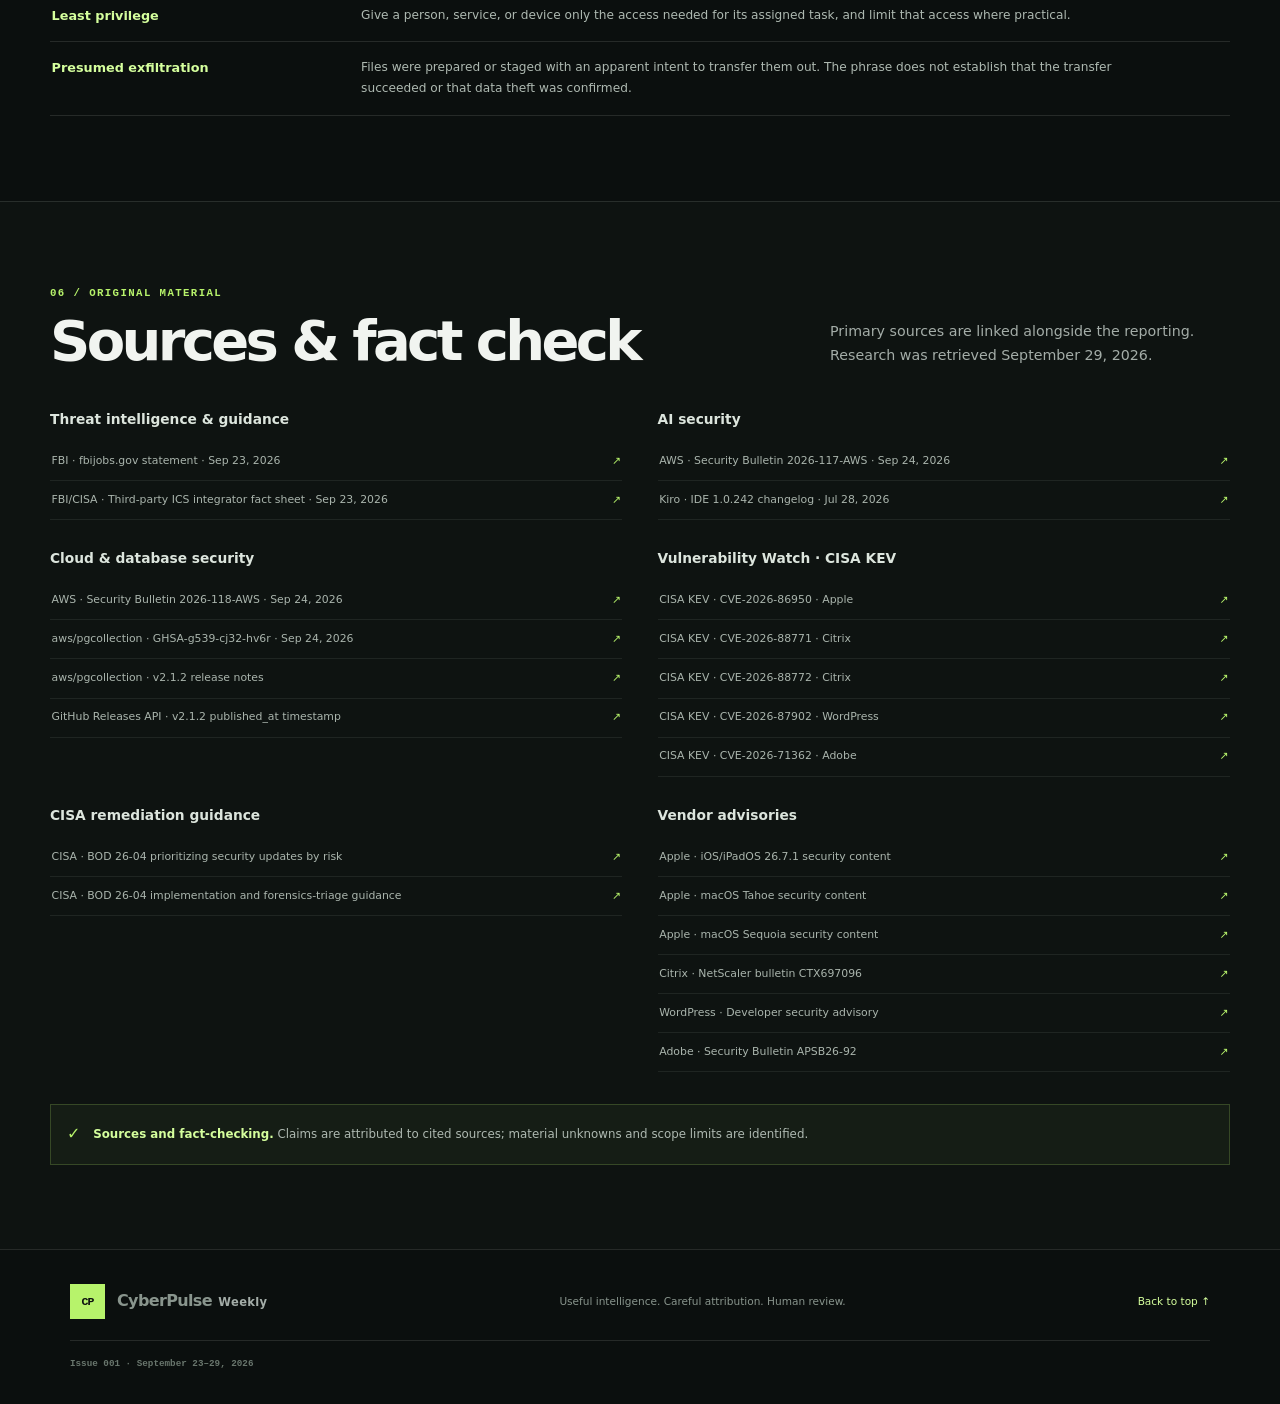
==== commit 2b84f36c: "Revise meta description and add editorial status section Updated the meta description and added an e" ====
--- a/index.html
+++ b/index.html
@@ -4,7 +4,7 @@
   <meta charset="utf-8">
   <meta name="viewport" content="width=device-width, initial-scale=1">
   <meta name="theme-color" content="#0b0f0e">
-  <meta name="description" content="CyberPulse Weekly Issue 001 — sourced cybersecurity intelligence for September 23–29, 2026. Editorial draft; public distribution is not approved.">
+  <meta name="description" content="CyberPulse Weekly Issue 001 — the final website edition of sourced cybersecurity intelligence for September 23–29, 2026.">
   <title>CyberPulse Weekly — Issue 001</title>
   <link rel="stylesheet" href="assets/css/site.css">
   <script src="assets/js/translations-fa.js" defer></script>
@@ -57,6 +57,13 @@
       </div>
     </section>
 
+    <section class="status-band" aria-label="Editorial status">
+      <div class="status-inner">
+        <span class="status-symbol" aria-hidden="true">i</span>
+        <p><strong>CyberPulse Weekly · Issue 001.</strong>for September 23–29, 2026.</p>
+      </div>
+    </section>
+
     <section class="section-shell briefing-section" id="briefing" aria-labelledby="briefing-title">
       <div class="section-heading">
         <div><p class="eyebrow">01 / The week in brief</p><h2 id="briefing-title">Executive summary</h2></div>
@@ -92,7 +99,6 @@
           <a class="card-arrow" href="#pgcollection" aria-label="Read the pgcollection security story">↗</a>
         </article>
       </div>
-      <p class="pending-note"><span aria-hidden="true">↗</span> Additional executive-summary slots remain under editorial research in the working issue.</p>
     </section>
 
     <section class="topic-section topic-section-dark" id="threat-intelligence" aria-labelledby="threat-title">
@@ -135,7 +141,7 @@
     <section class="section-shell vulnerability-section" id="vulnerability-watch" aria-labelledby="vuln-title">
       <div class="section-heading">
         <div><p class="eyebrow">03 / Exposure & remediation</p><h2 id="vuln-title">Vulnerability watch</h2></div>
-        <p class="section-intro">Five CISA KEV additions in the approved Section 4 draft. Deadlines and descriptions follow the cited catalog and vendor sources.</p>
+        <p class="section-intro">Five CISA KEV entries, with deadlines and descriptions based on the cited catalog and vendor sources.</p>
       </div>
       <div class="vuln-list">
         <article class="vuln-card" id="cve-2026-86950">
@@ -225,7 +231,7 @@
       <div class="section-shell">
         <div class="section-heading">
           <div><p class="eyebrow">06 / Original material</p><h2 id="sources-title">Sources & fact check</h2></div>
-          <p class="section-intro">Primary sources are linked alongside the reporting; research was retrieved September 29, 2026. This page is a draft reading view, and the issue’s Section 10 source register remains incomplete.</p>
+          <p class="section-intro">Primary sources are linked alongside the reporting. Research was retrieved September 29, 2026.</p>
         </div>
         <div class="source-groups">
           <div class="source-group"><h3>Threat intelligence & guidance</h3>
@@ -262,7 +268,7 @@
             <a href="https://helpx.adobe.com/security/products/magento/apsb26-92.html" target="_blank" rel="noopener noreferrer"><span>Adobe · Security Bulletin APSB26-92</span><b>↗</b></a>
           </div>
         </div>
-        <div class="factcheck-note"><span class="factcheck-icon" aria-hidden="true">✓</span><p><strong>Editorial controls remain active.</strong> Claims are attributed to their sources; unknowns are labeled. The complete issue has not been approved for public distribution. No video or social content is authorized for distribution.</p></div>
+        <div class="factcheck-note"><span class="factcheck-icon" aria-hidden="true">✓</span><p><strong>Sources and fact-checking.</strong> Claims are attributed to cited sources; material unknowns and scope limits are identified.</p></div>
       </div>
     </section>
 
@@ -272,7 +278,7 @@
         <p>Useful intelligence. Careful attribution. Human review.</p>
         <a class="back-top" href="#top">Back to top ↑</a>
       </div>
-      <div class="section-shell footer-bottom"><span>Issue 001 · September 23–29, 2026</span><span>Editorial draft · Not approved for public distribution</span></div>
+      <div class="section-shell footer-bottom"><span>Issue 001 · September 23–29, 2026</span></div>
     </footer>
   </main>
 </body>
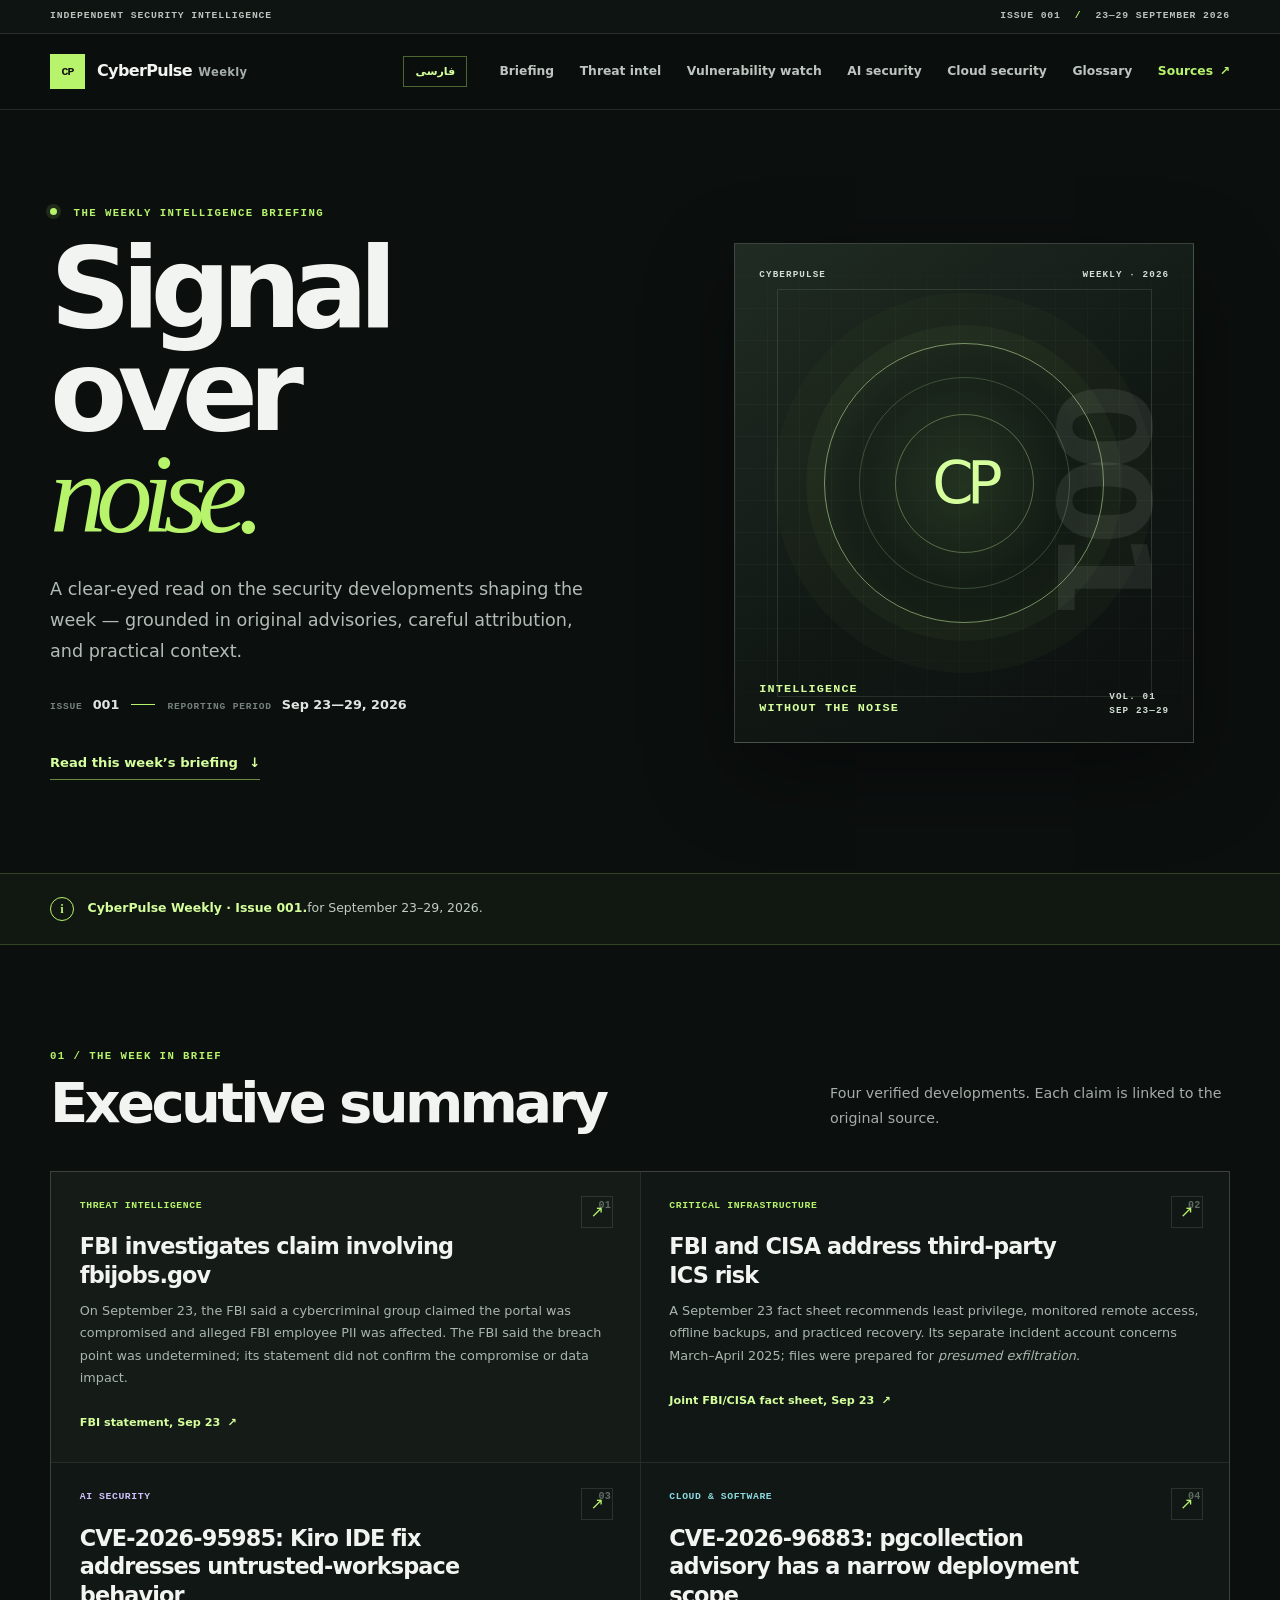
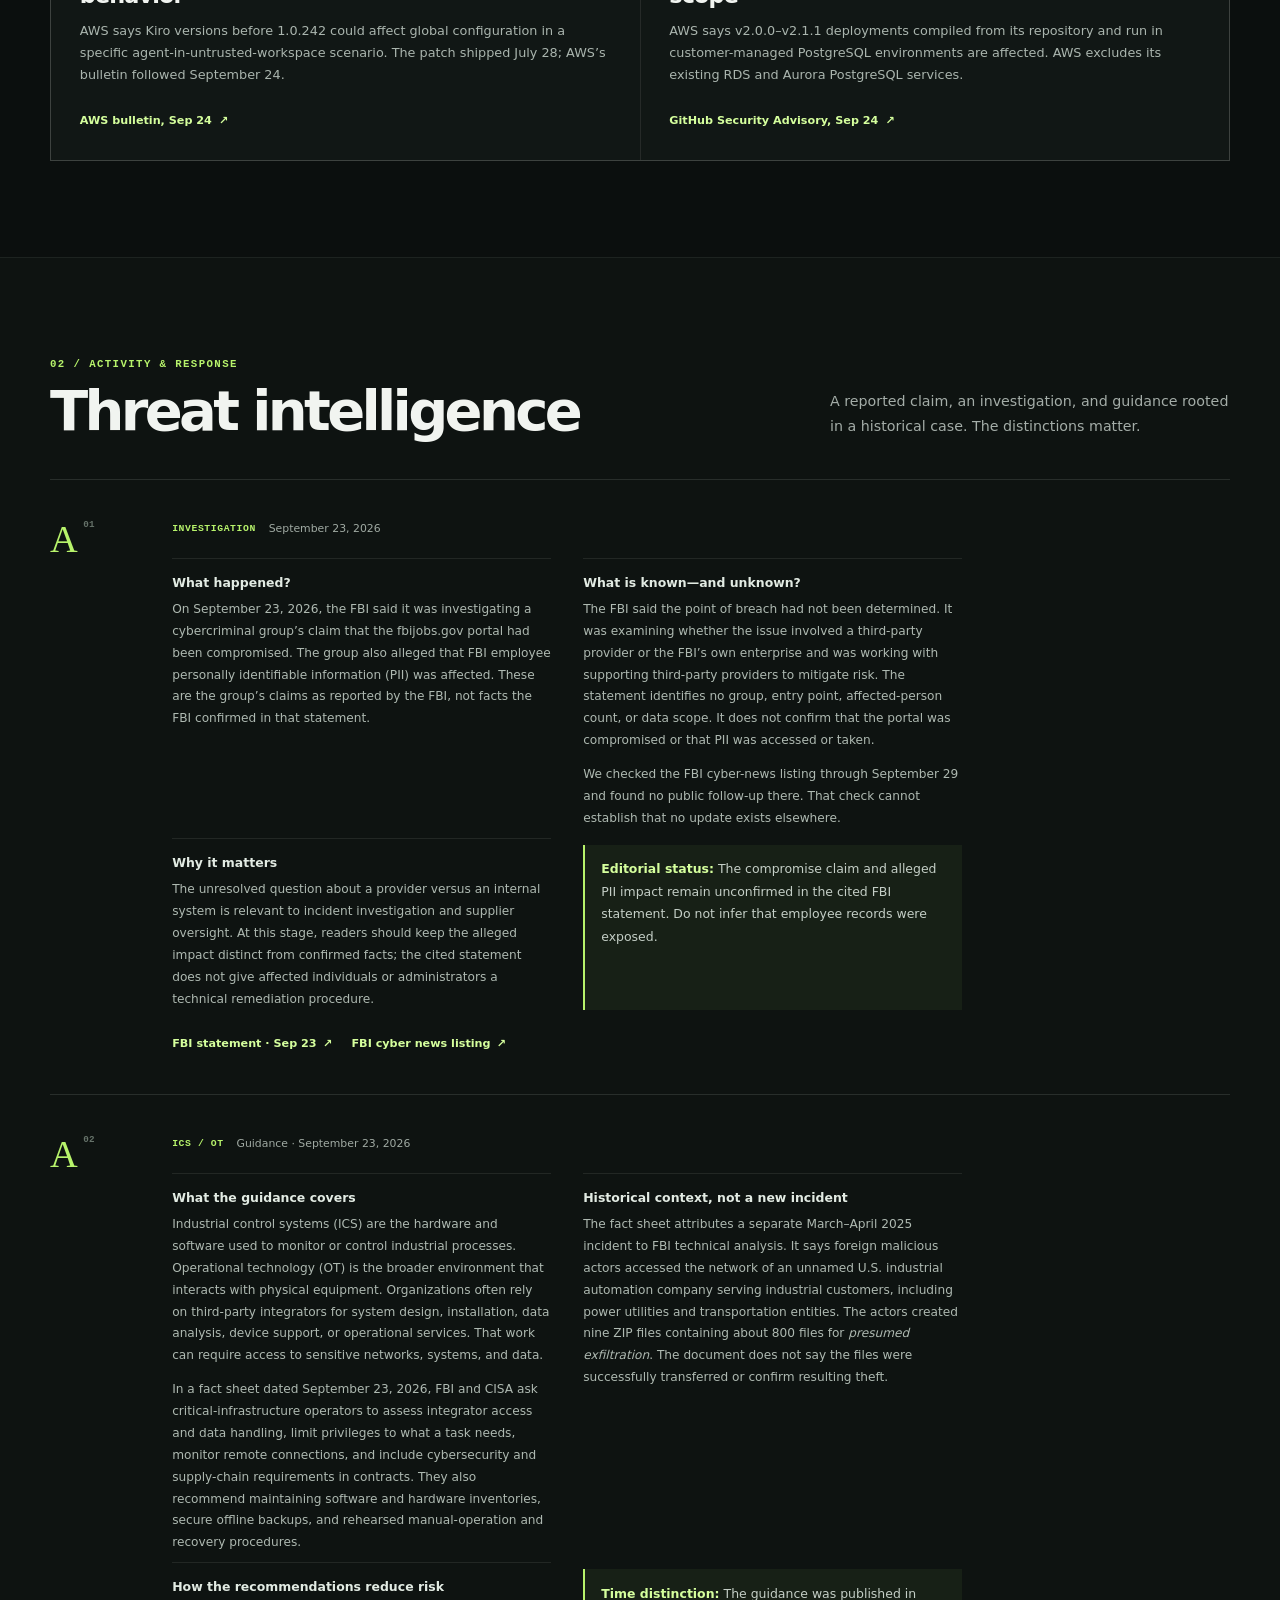
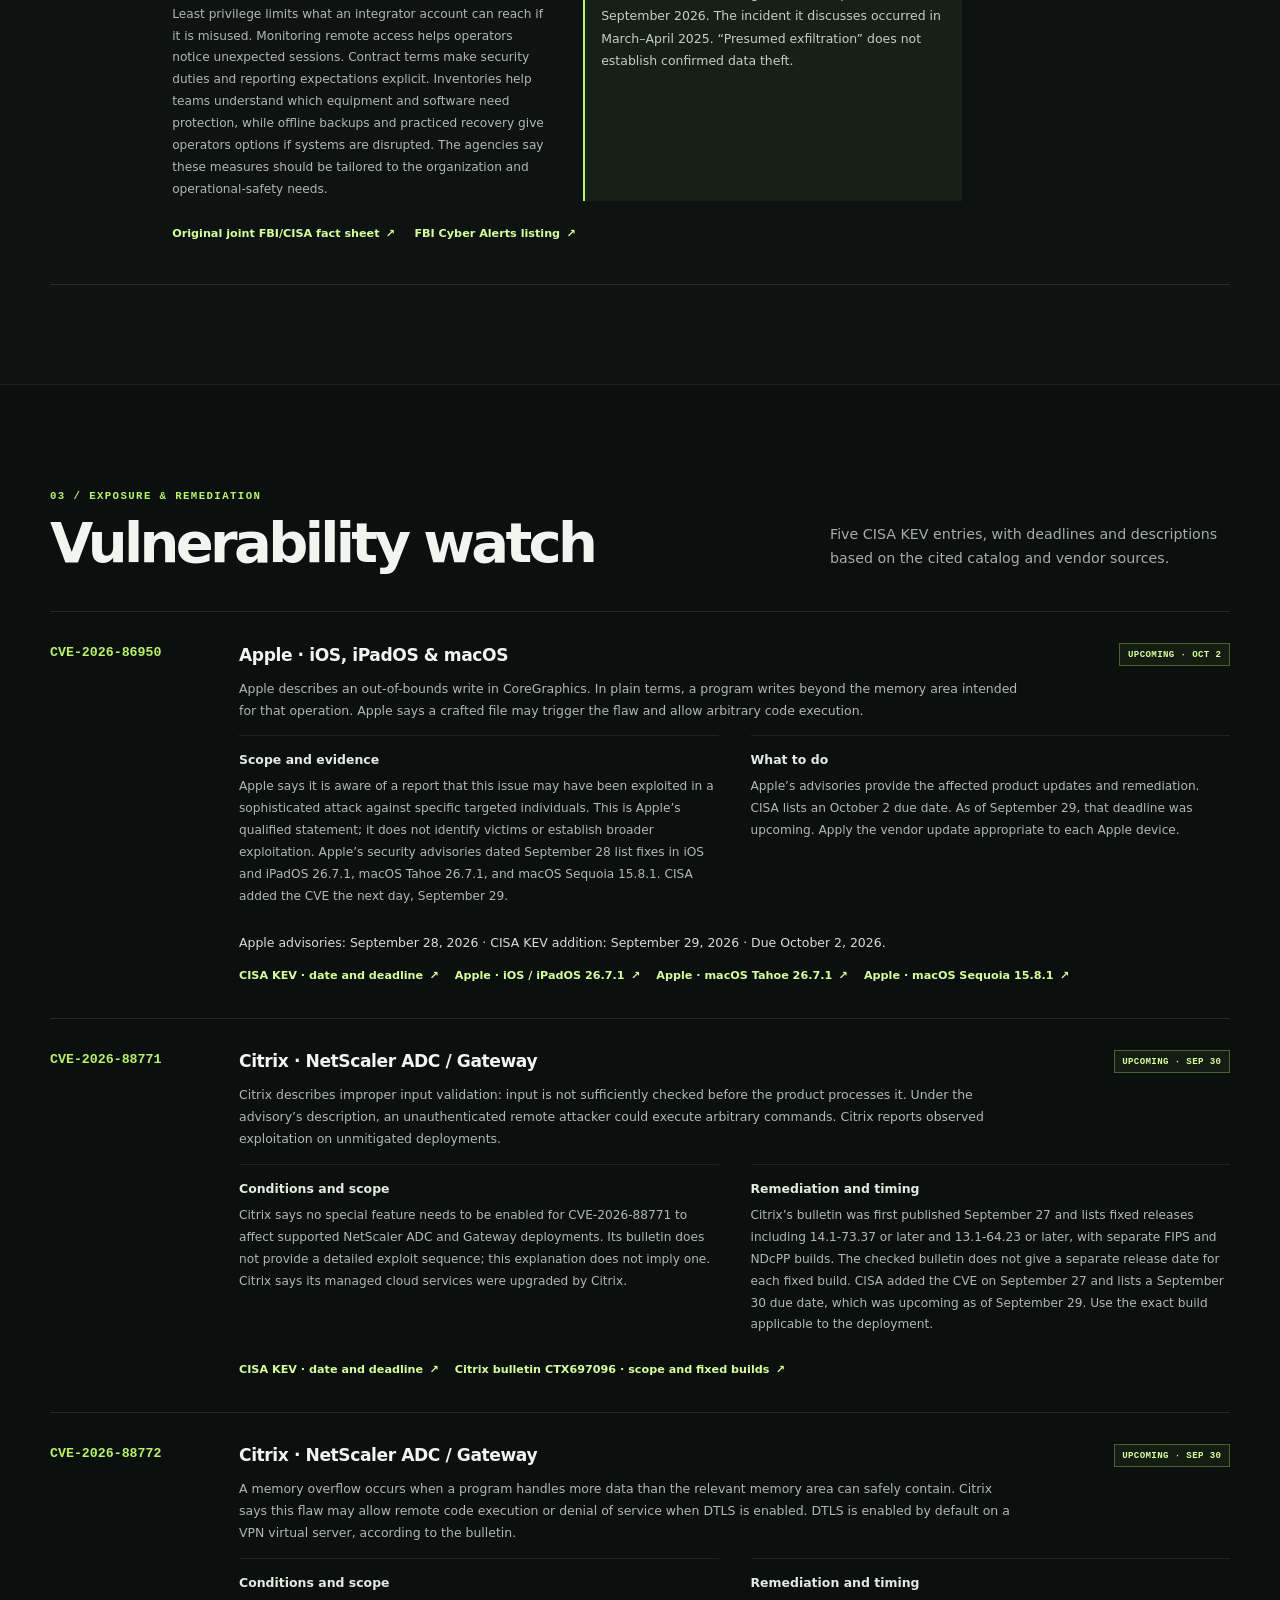
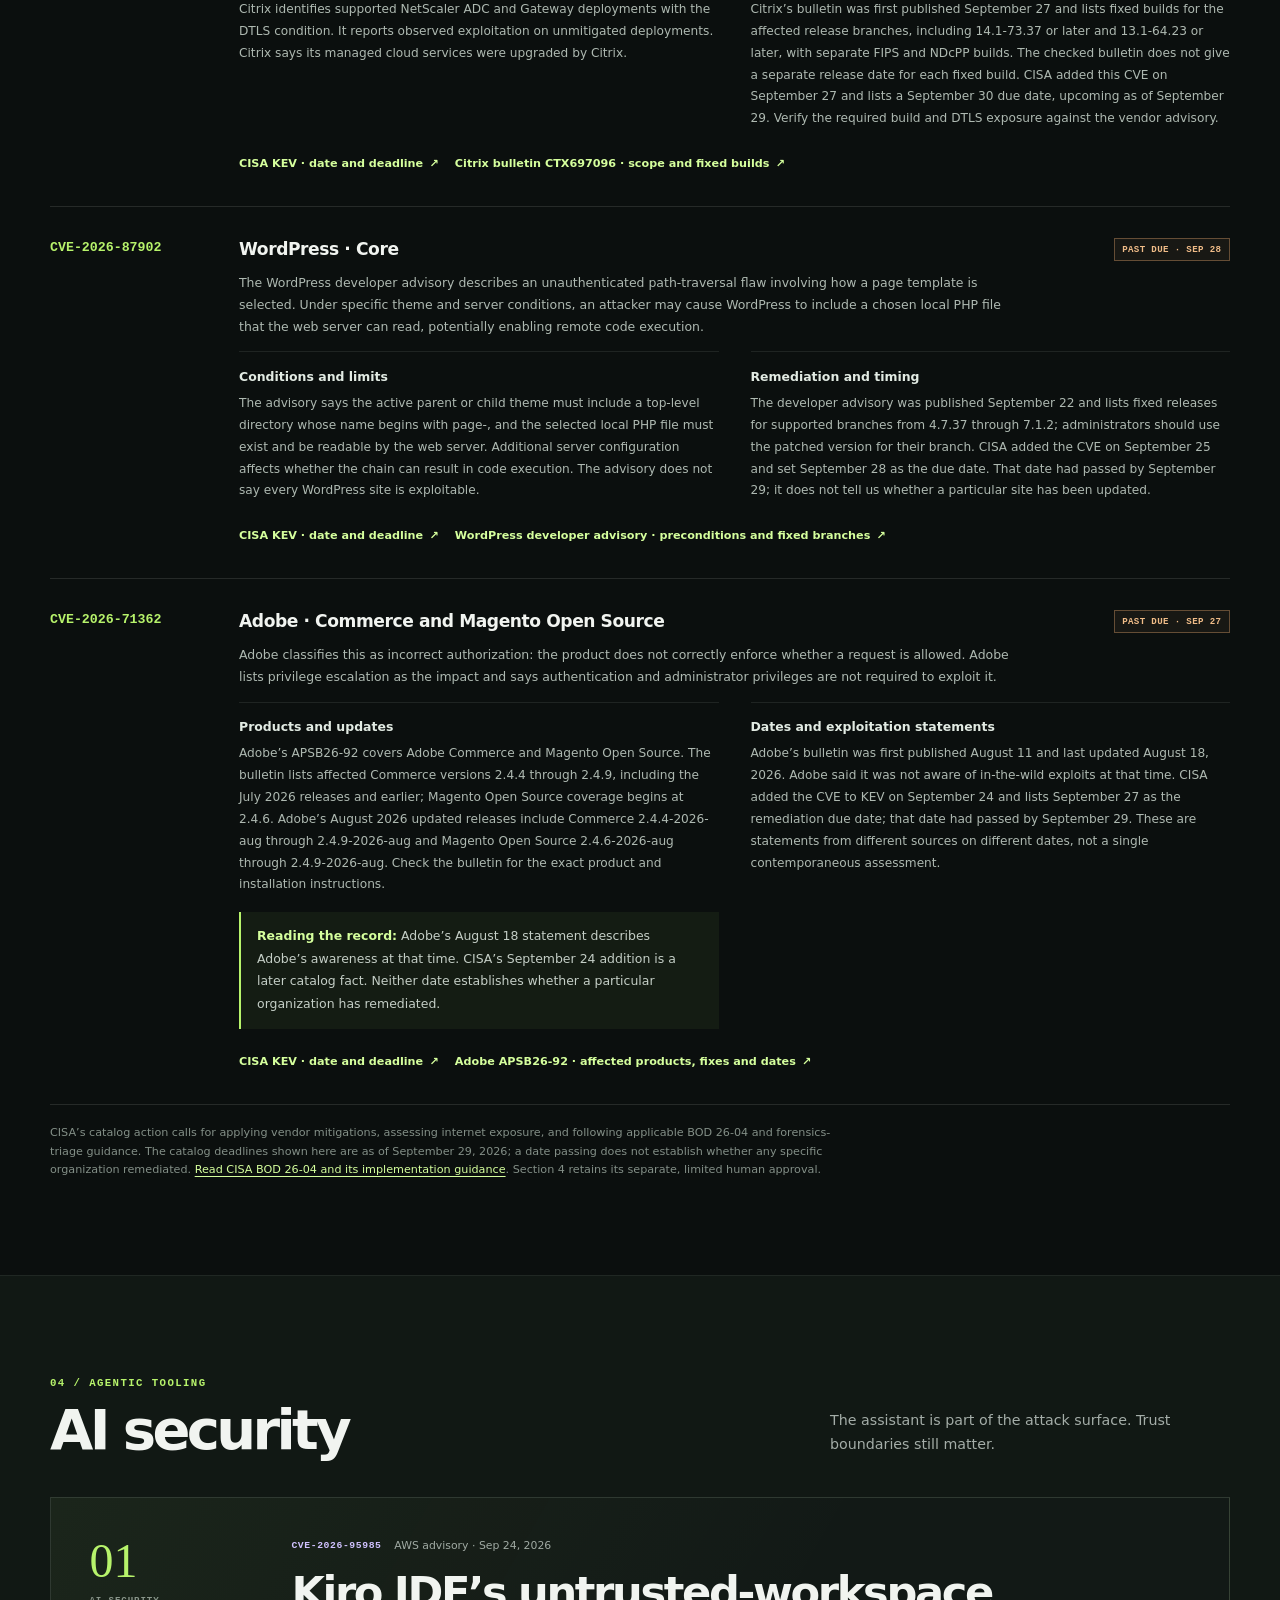
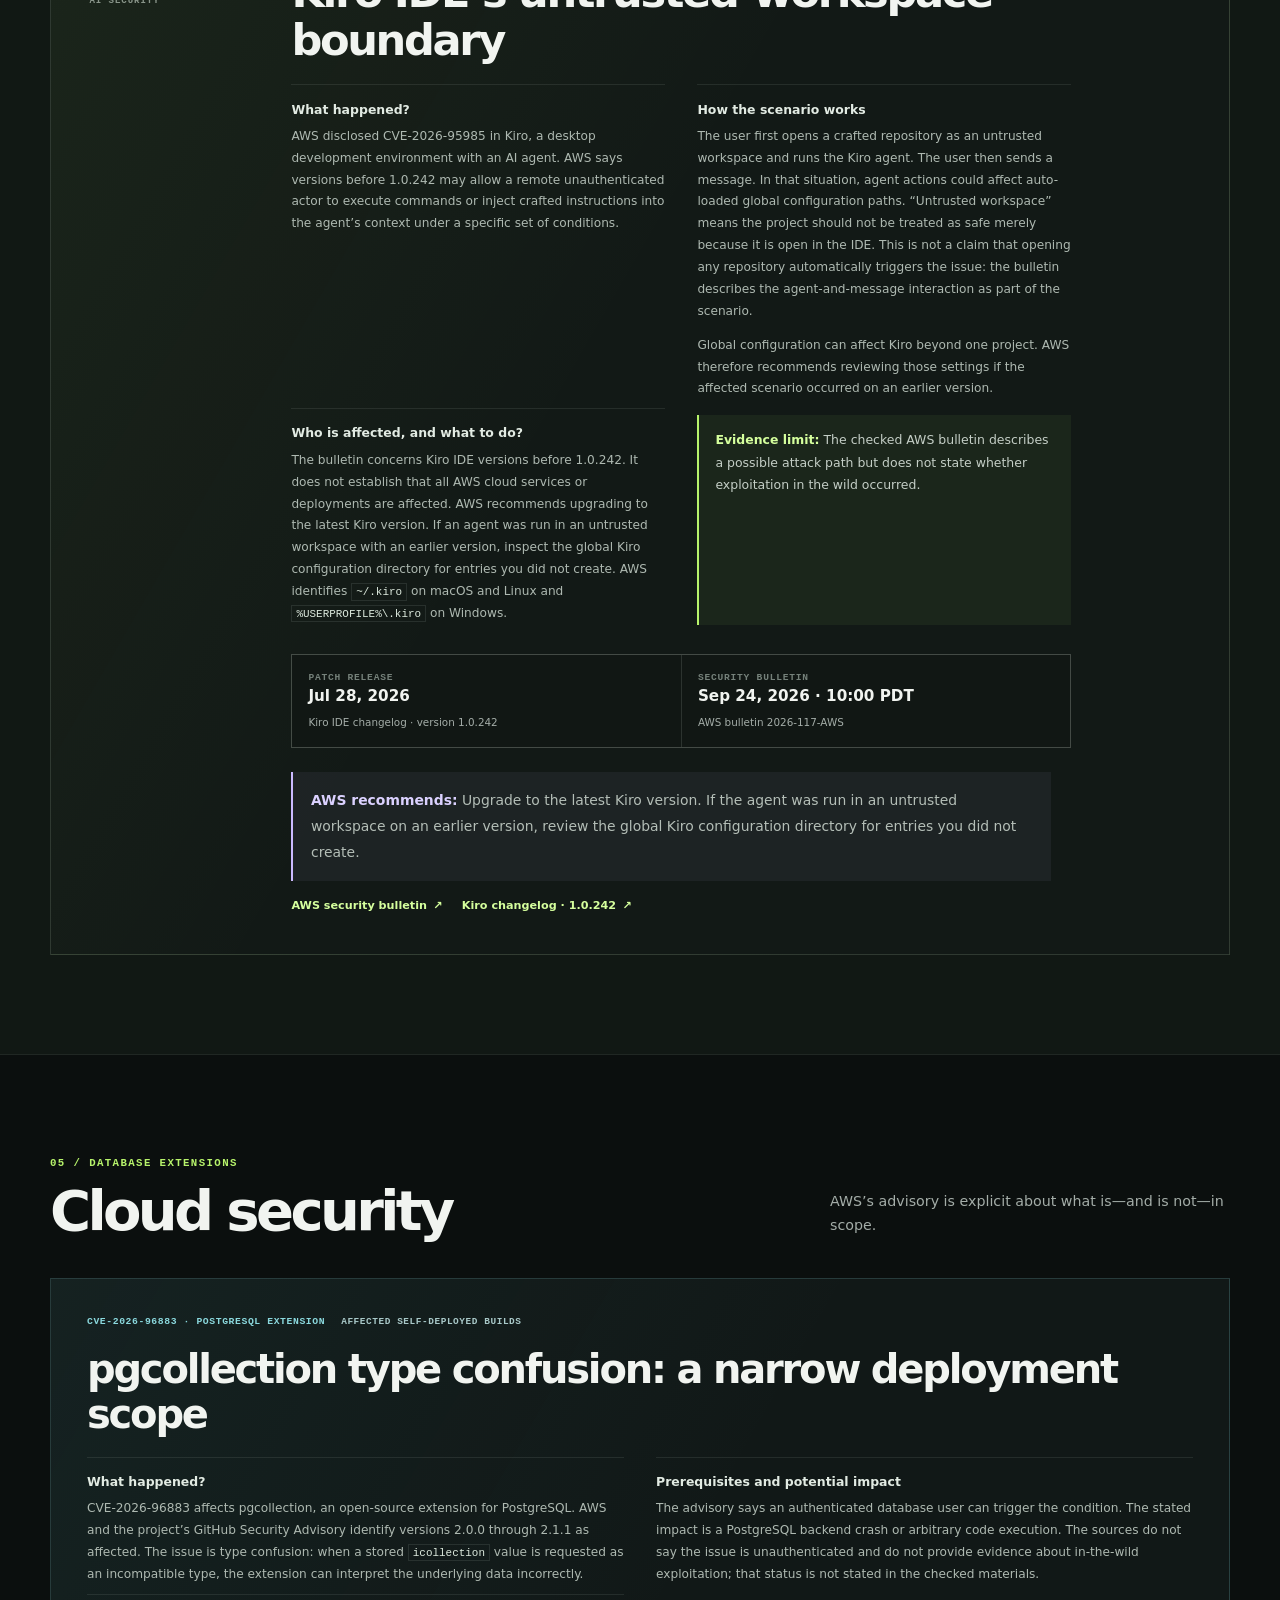
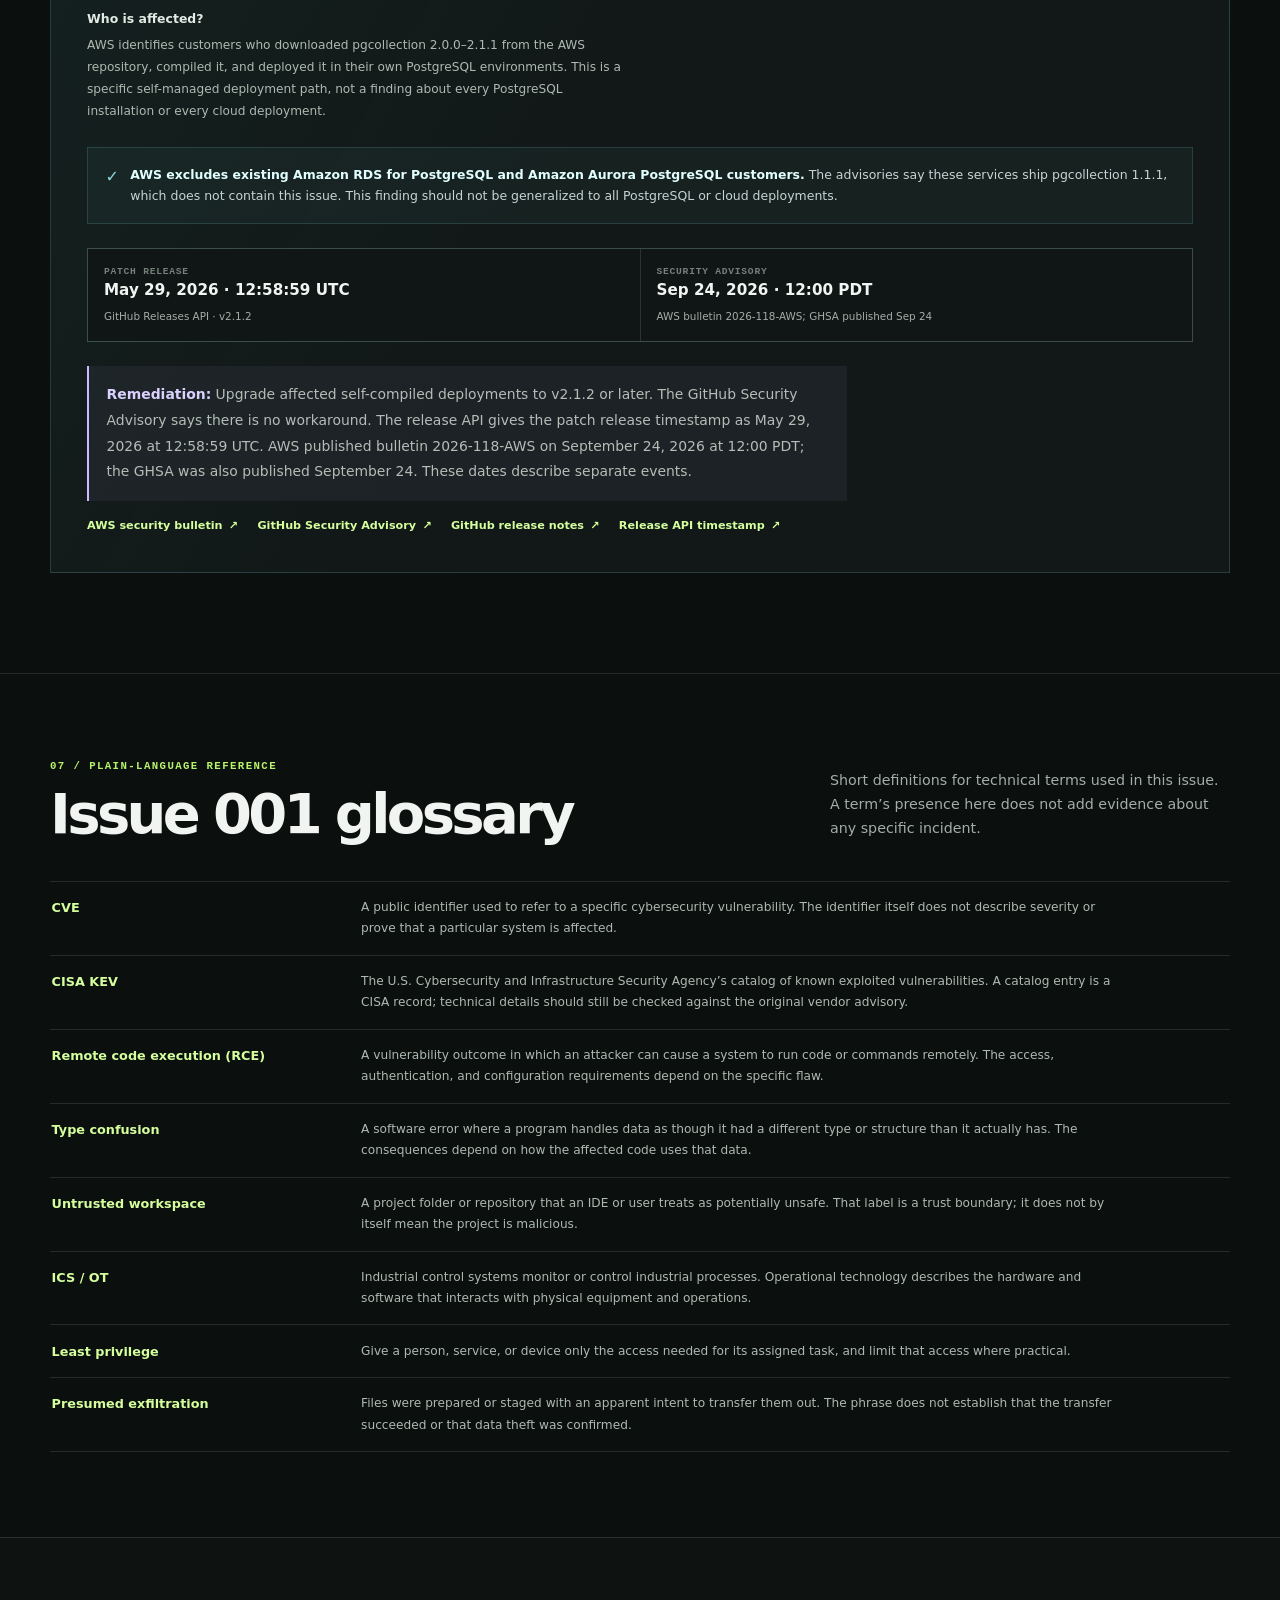
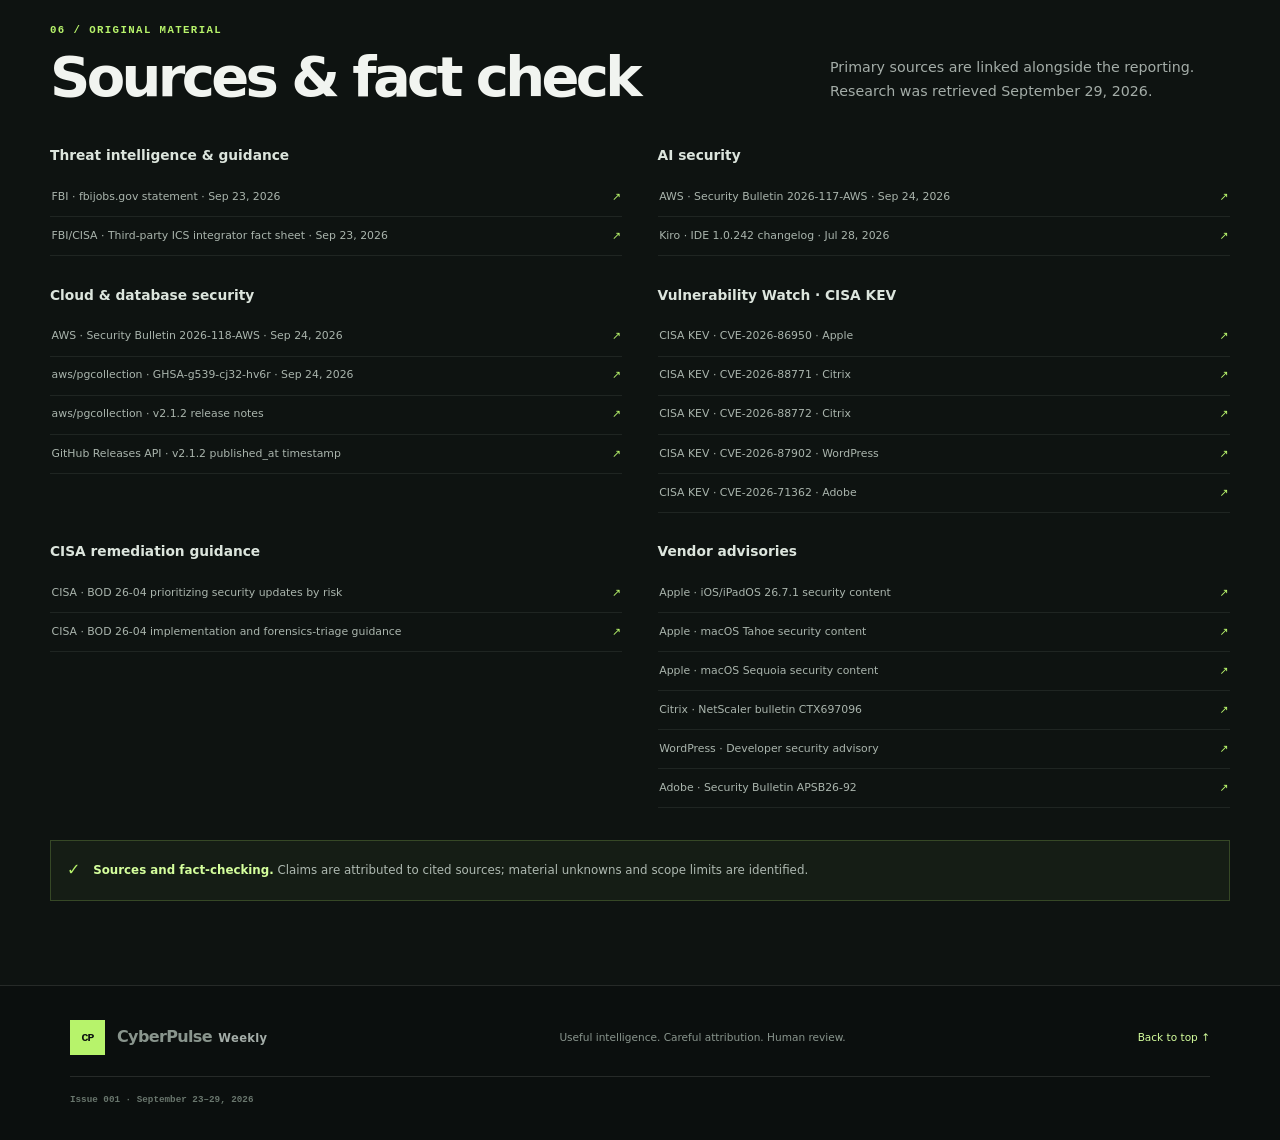
==== commit 92ac3276: "Add files via upload" ====
--- a/index.html
+++ b/index.html
@@ -6,7 +6,7 @@
   <meta name="theme-color" content="#0b0f0e">
   <meta name="description" content="CyberPulse Weekly Issue 001 — the final website edition of sourced cybersecurity intelligence for September 23–29, 2026.">
   <title>CyberPulse Weekly — Issue 001</title>
-  <link rel="stylesheet" href="assets/css/site.css">
+  <link rel="stylesheet" href="assets/css/site.css?v=20260930-2">
   <script src="assets/js/translations-fa.js" defer></script>
   <script src="assets/js/site.js" defer></script>
 </head>
--- a/assets/css/site.css
+++ b/assets/css/site.css
@@ -74,7 +74,7 @@
 .status-band { border-block: 1px solid rgba(183, 243, 107, .2); background: #111811; }
 .status-inner { width: min(calc(100% - 2.5rem), var(--measure)); min-height: 70px; margin-inline: auto; display: flex; align-items: center; gap: .85rem; }
 .status-symbol { flex: 0 0 24px; width: 24px; height: 24px; display: grid; place-items: center; border: 1px solid var(--green); border-radius: 50%; color: var(--green); font: 700 .78rem/1 var(--serif); }
-.status-inner p { margin: 0; color: #c2cbc4; font-size: .78rem; line-height: 1.5; }
+.status-inner p { flex: 1 1 32rem; min-width: 0; margin: 0; color: #c2cbc4; font-size: .78rem; line-height: 1.5; }
 .status-inner strong { color: var(--green-soft); }
 .status-tag { margin-left: auto; padding: .35rem .5rem; flex: 0 0 auto; border: 1px solid rgba(183, 243, 107, .27); color: var(--green); font: 650 .55rem/1.4 var(--mono); letter-spacing: .08em; }
 .briefing-section { padding-block: 6.5rem 6rem; }
@@ -154,10 +154,14 @@
 .recommendation { padding: 1rem 1.1rem; border-left: 2px solid #cbbaff; background: rgba(203, 186, 255, .06); }
 .recommendation strong { color: #dbd1ff; }
 .cloud-section { padding-block: 6.3rem; }
-.cloud-story { display: grid; grid-template-columns: 110px minmax(0, 1fr); gap: 2rem; padding: 2.25rem; border: 1px solid rgba(139, 217, 222, .18); background: linear-gradient(120deg, rgba(73, 166, 169, .07), transparent 48%), #111817; scroll-margin-top: 6rem; }
-.cloud-story-heading { grid-column: 2; display: flex; flex-wrap: wrap; align-items: center; gap: .7rem 1rem; margin-bottom: -.6rem; }
+.cloud-story { display: block; min-width: 0; padding: 2.25rem; border: 1px solid rgba(139, 217, 222, .18); background: linear-gradient(120deg, rgba(73, 166, 169, .07), transparent 48%), #111817; scroll-margin-top: 6rem; }
+.cloud-story > * { min-width: 0; }
+.cloud-story-heading { display: flex; flex-wrap: wrap; align-items: center; gap: .7rem 1rem; margin-bottom: 1.15rem; }
 .severity-note { color: #a9c9c9; font: 600 .59rem/1.4 var(--mono); letter-spacing: .06em; text-transform: uppercase; }
-.cloud-story > h3, .cloud-story > p, .cloud-story > .date-pair, .cloud-story > .exclusion-box, .cloud-story > .recommendation, .cloud-story > .story-links { grid-column: 2; }
+.cloud-story > .article-detail { display: grid; grid-template-columns: repeat(2, minmax(0, 1fr)); gap: .2rem 2rem; width: 100%; min-width: 0; }
+.cloud-story .article-detail section { min-width: 0; }
+.cloud-story .article-detail p { overflow-wrap: anywhere; }
+.cloud-story > .date-pair, .cloud-story > .exclusion-box, .cloud-story > .recommendation, .cloud-story > .story-links { width: 100%; min-width: 0; }
 .exclusion-box { display: flex; gap: .7rem; padding: 1rem 1.1rem; border: 1px solid rgba(139, 217, 222, .16); background: rgba(139, 217, 222, .045); }
 .exclusion-box p { margin: 0; color: #c6d5d3; font-size: .78rem; line-height: 1.7; }
 .exclusion-box strong { color: #e2ffff; }
@@ -268,9 +272,9 @@
   .feature-number span { display: inline; margin: 0 0 0 .55rem; }
   .date-pair { grid-template-columns: 1fr; }
   .date-pair > div { padding: .8rem; }
-  .cloud-story { grid-template-columns: 1fr; gap: 1rem; padding: 1.3rem; }
-  .cloud-story-heading, .cloud-story > h3, .cloud-story > p, .cloud-story > .date-pair, .cloud-story > .exclusion-box, .cloud-story > .recommendation, .cloud-story > .story-links { grid-column: 1; }
-  .cloud-story-heading { margin-bottom: 0; }
+  .cloud-story { padding: 1.3rem; }
+  .cloud-story-heading { margin-bottom: .9rem; }
+  .cloud-story > .article-detail { grid-template-columns: minmax(0, 1fr); }
   .cloud-index { font-size: 2rem; }
   .cloud-index span { display: inline; margin-left: .5rem; }
   .source-groups { grid-template-columns: 1fr; gap: 1.35rem; }
